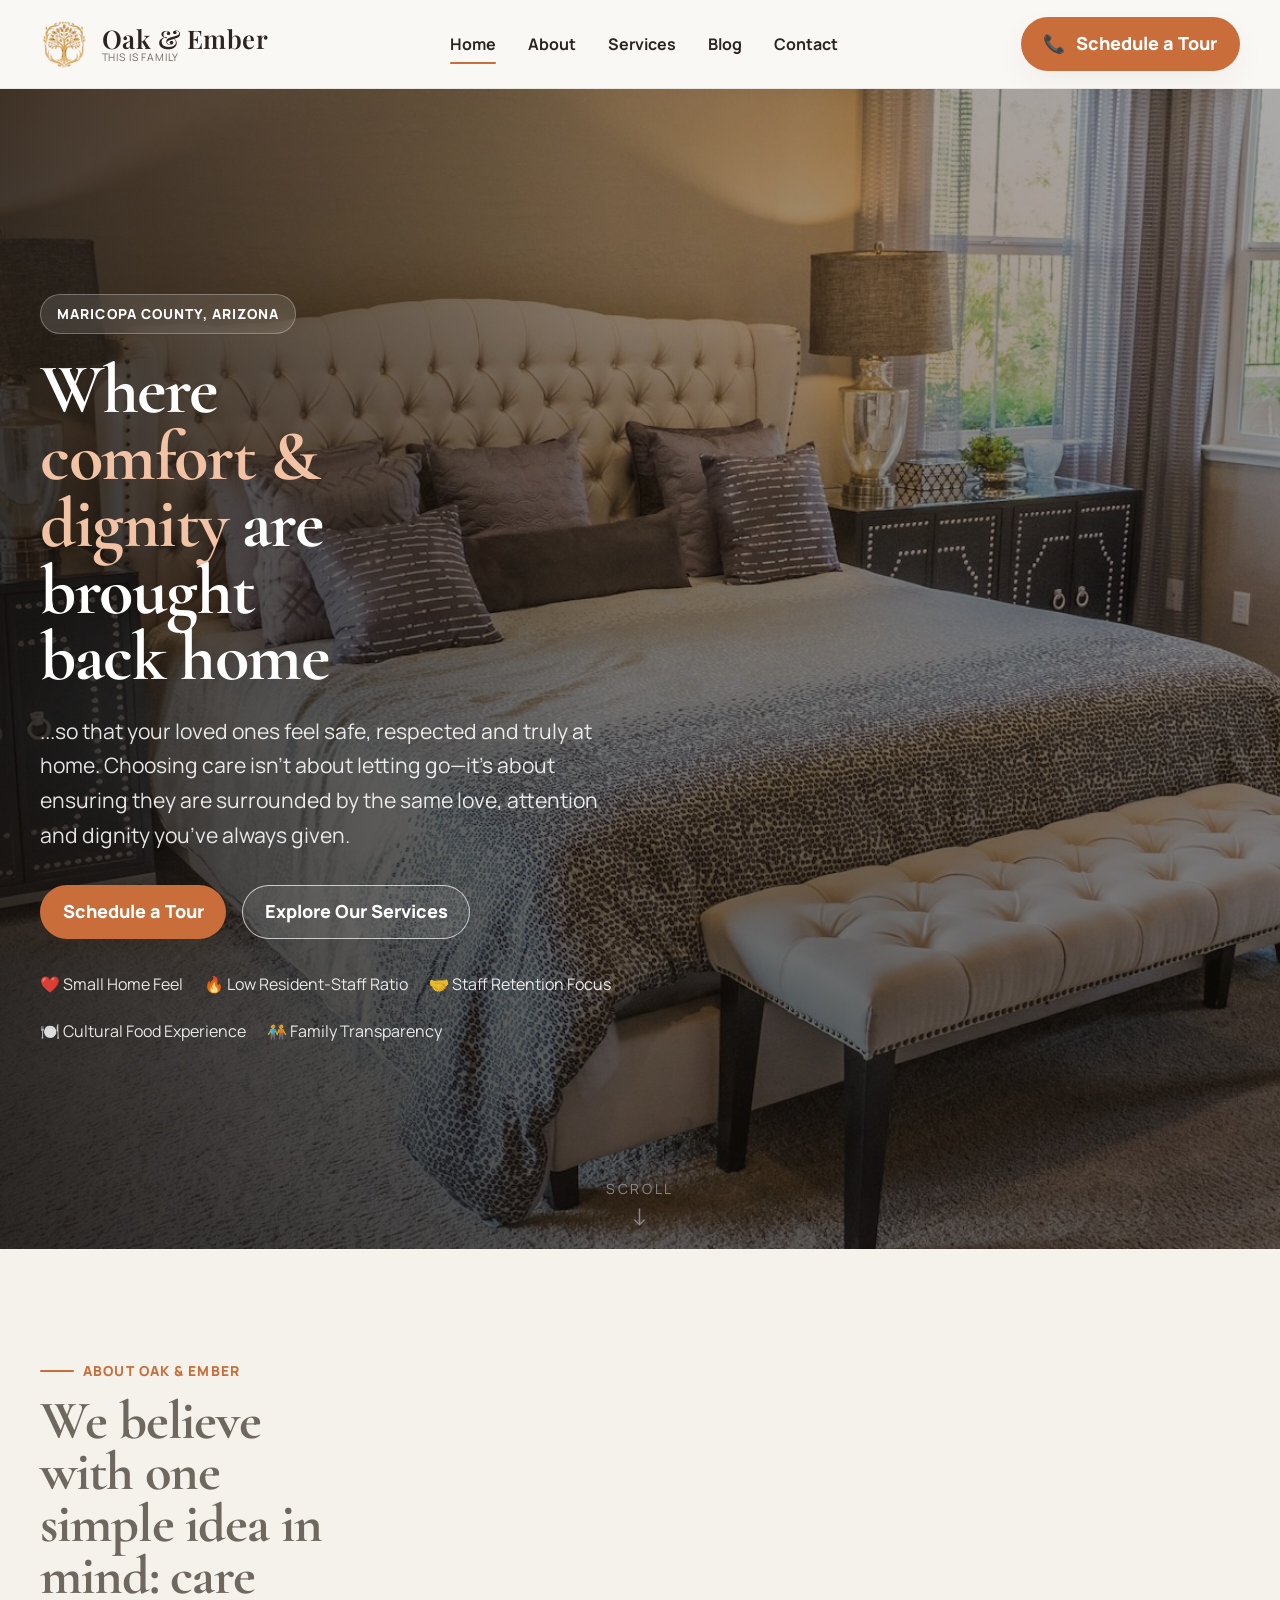
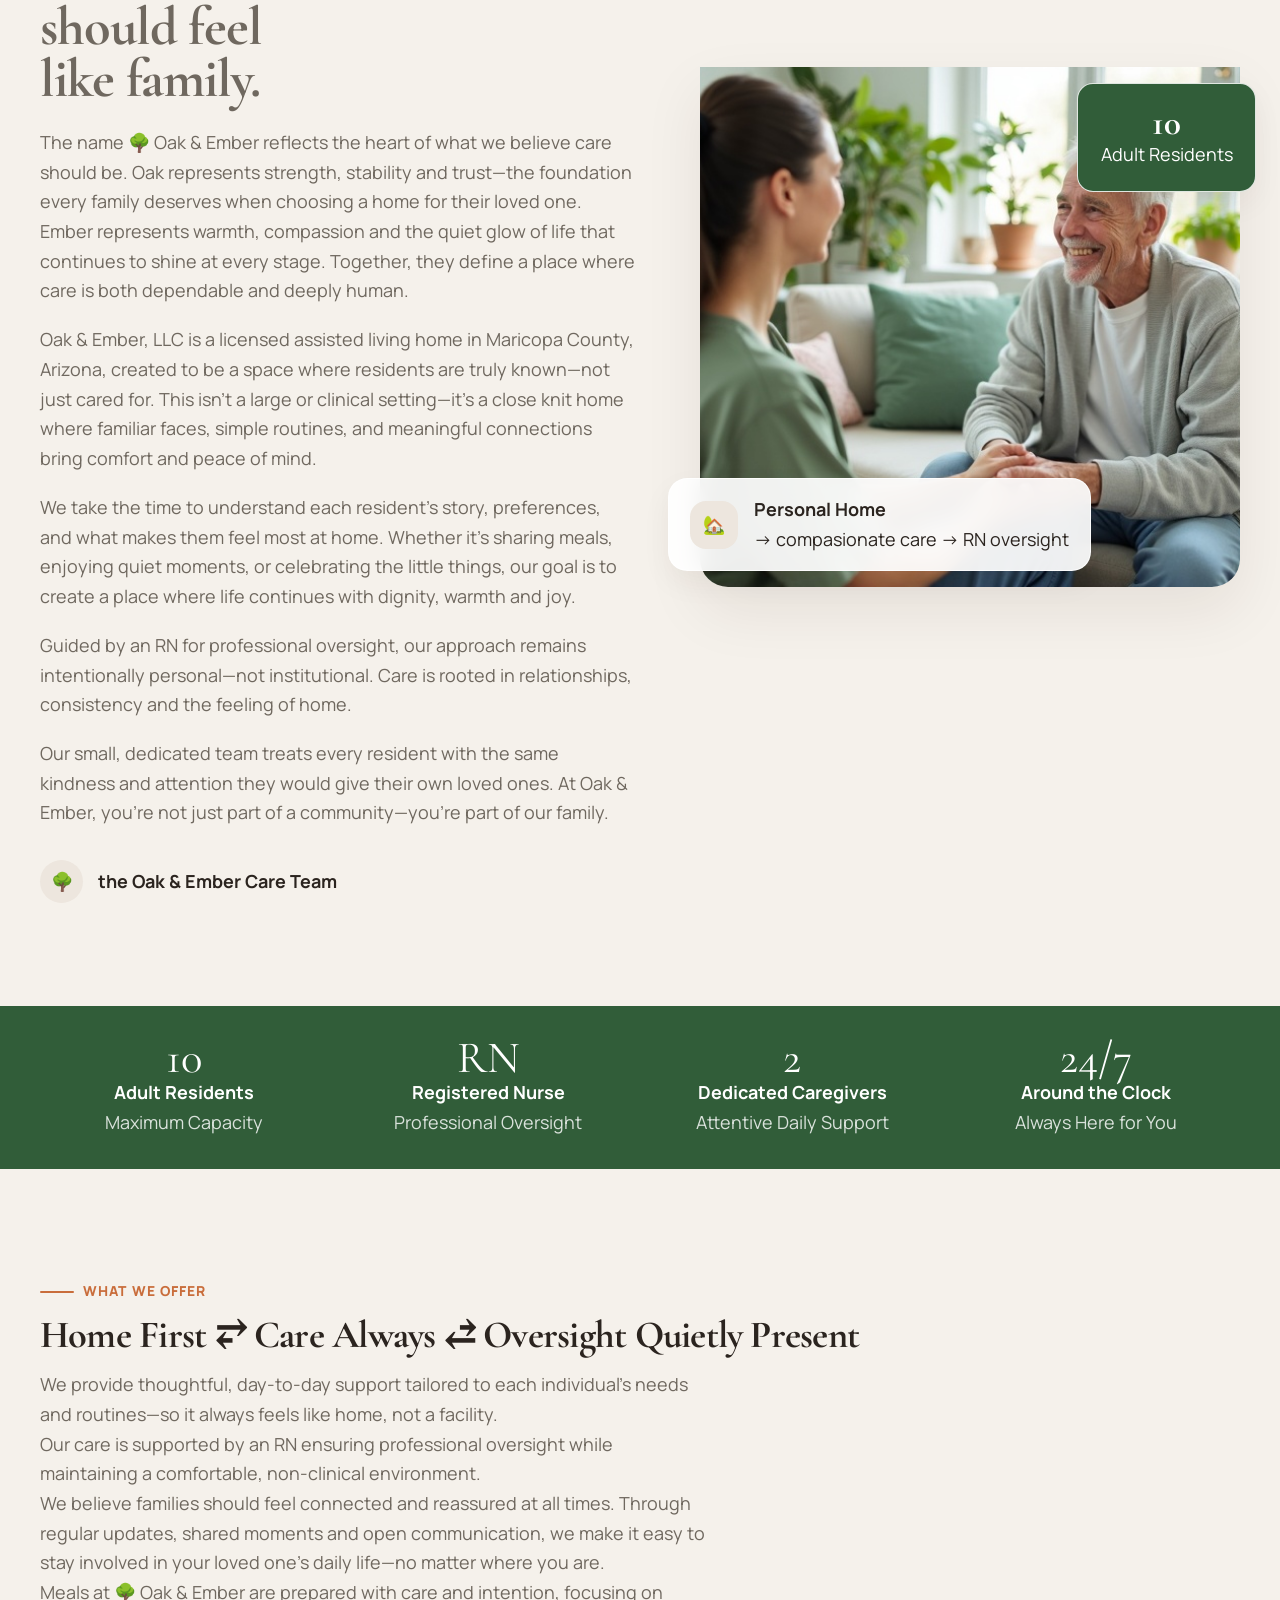
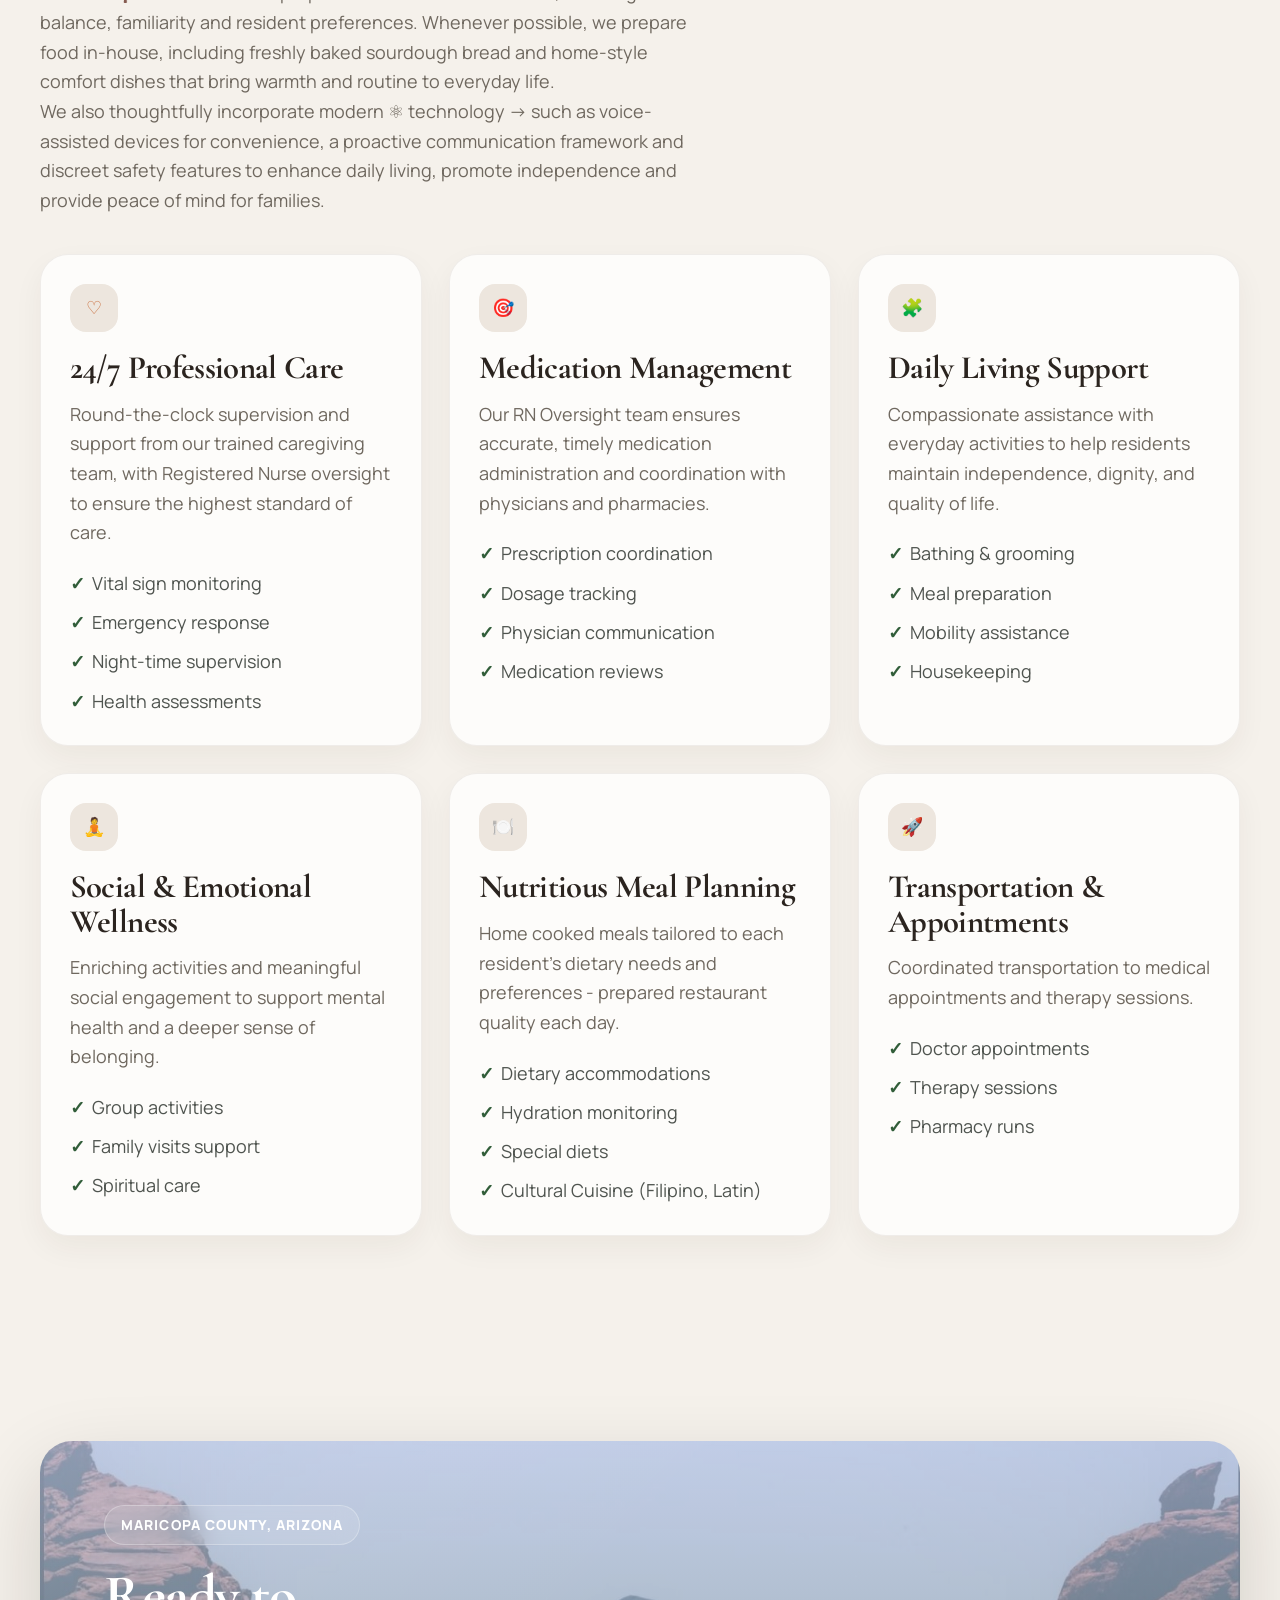
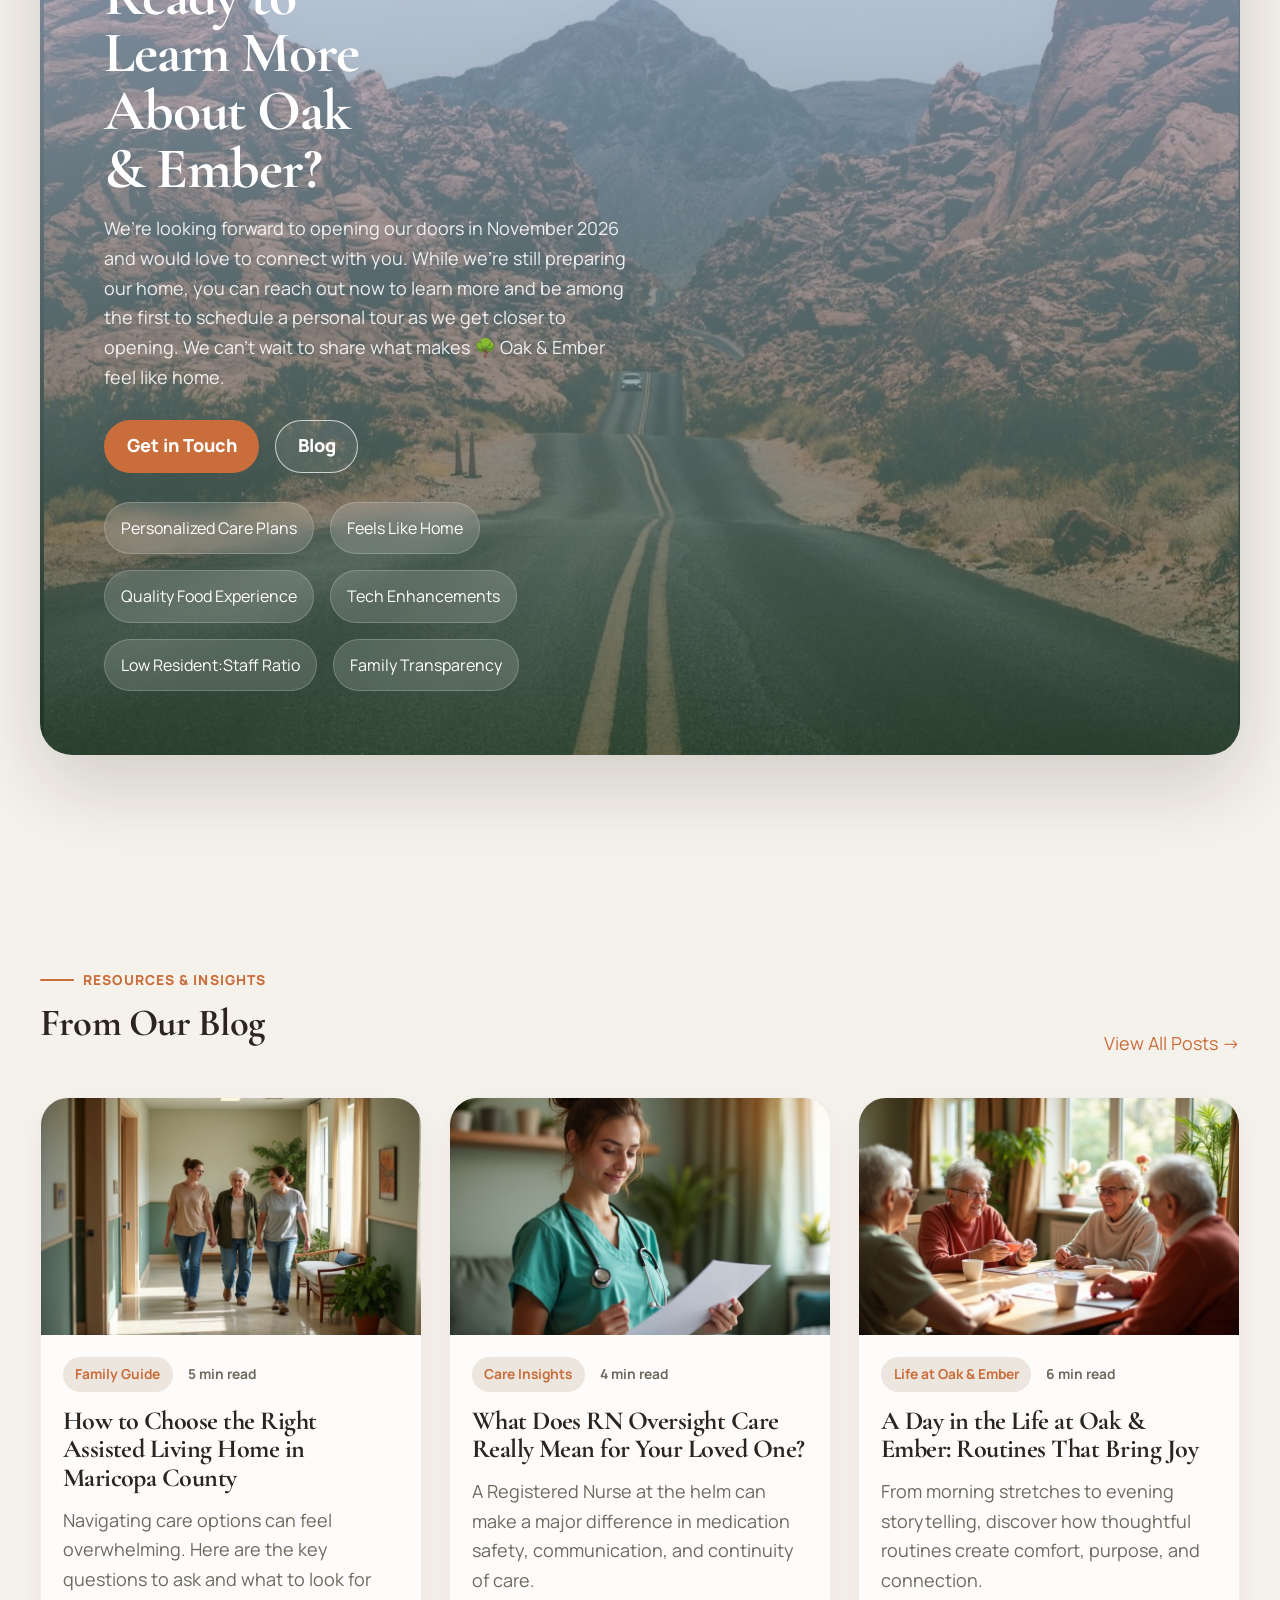
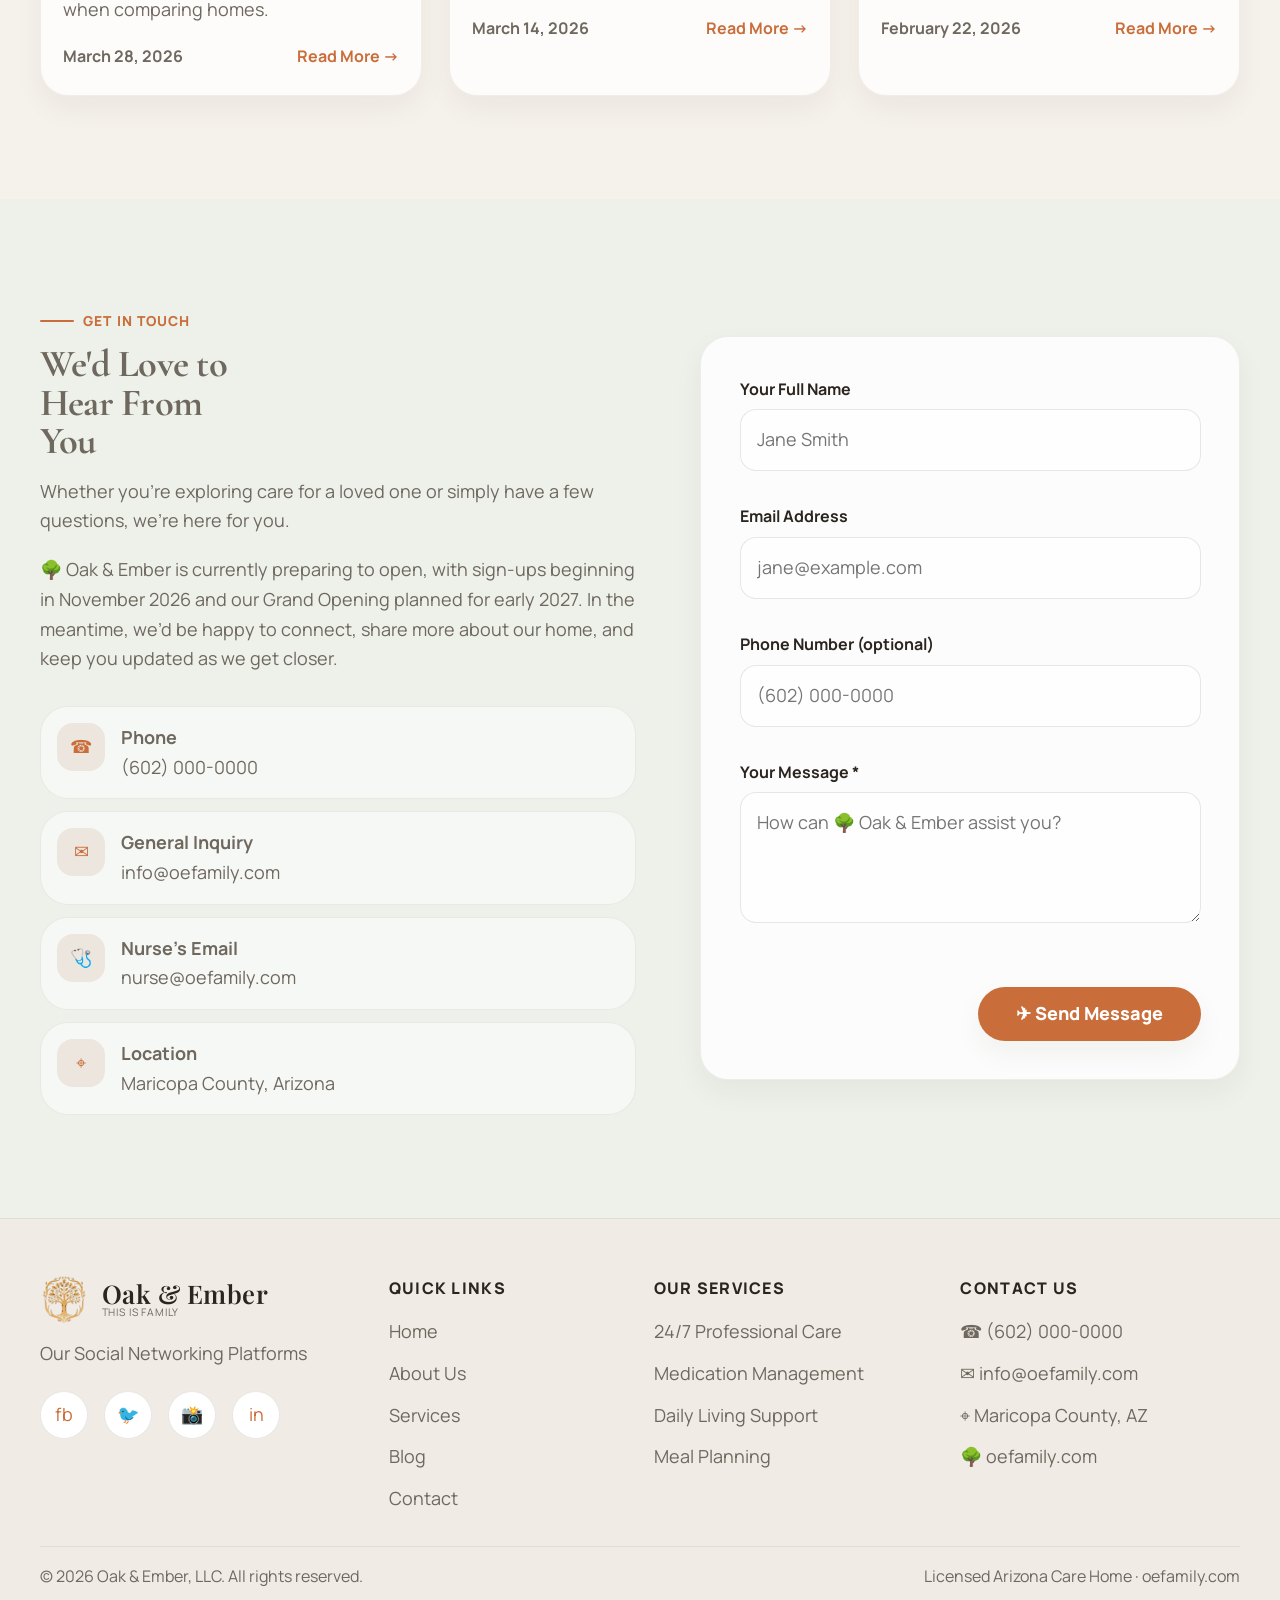
==== index.html @ e957f47d "blog.oefamily.com is live; updated various links" ====
<!DOCTYPE html>
<html lang="en" data-theme="light">
<head>
  <meta charset="UTF-8" />
  <meta name="viewport" content="width=device-width, initial-scale=1.0" />
  <title>Personalized assisted living 🌳 10 residents with RN oversight 🌳 low resident to staff ratio 🌳 meal planning</title>
  <meta name="description" content="Oak & Ember is a small, RN Oversight assisted living home in Maricopa County, Arizona, offering personalized care for up to 10 residents, 24/7 support, and a warm, family-centered environment.">
  <meta name="robots" content="index,follow,max-image-preview:large,max-snippet:-1,max-video-preview:-1" />
  <link rel="canonical" href="https://oefamily.com" />
  <meta name="keywords" content="assisted living Maricopa County, RN Oversight care home Arizona, 10 resident assisted living, residential assisted living, medication management, adult care home" />
  <meta property="og:type" content="website" />
  <meta property="og:title" content="RN Oversight Assisted Living Home in Maricopa County | Oak & Ember" />
  <meta property="og:description" content="Discover Oak & Ember, a warm 10-resident assisted living home with RN oversight, personalized support, and family-centered care in Maricopa County, Arizona." />
  <meta property="og:url" content="https://oefamily.com/" />
  <meta property="og:site_name" content="Oak & Ember" />
  <meta property="og:image" content="https://oefamily.com" />
  <meta name="twitter:card" content="summary_large_image" />
  <meta name="twitter:title" content="RN Oversight Assisted Living Home in Maricopa County | Oak & Ember" />
  <meta name="twitter:description" content="Personalized assisted living for up to 10 residents with RN oversight, daily support, and a comfortable home environment in Arizona." />
  <meta name="twitter:image" content="https://oefamily.com" />
  <script type="application/ld+json">
  {
    "@context": "https://schema.org",
    "@type": "AssistedLiving",
    "name": "Oak & Ember",
    "url": "https://oefamily.com/",
    "description": "RN Oversight assisted living home in Maricopa County, Arizona serving up to 10 residents with personalized care, medication management, and 24/7 support.",
    "telephone": "+1-602-555-0100",
    "email": "info@oefamily.com",
    "areaServed": "Maricopa County, Arizona",
    "address": {
      "@type": "PostalAddress",
      "addressLocality": "Maricopa County",
      "addressRegion": "AZ",
      "addressCountry": "US"
    },
    "sameAs": [
      "https://www.facebook.com/",
      "https://www.instagram.com/",
      "https://www.linkedin.com/"
    ]
  }
  </script>


  <link rel="preconnect" href="https://fonts.googleapis.com">
  <link rel="preconnect" href="https://fonts.gstatic.com" crossorigin>
<link href="https://fonts.googleapis.com/css2?family=Playfair+Display:wght@500;600;700&family=Cormorant+Garamond:wght@500;600;700&family=Manrope:wght@400;500;600;700;800&display=swap" rel="stylesheet">

  <style>
    /*
      Art direction: warm, premium, calm, editorial.
      Inspired by the uploaded references: soft stone backgrounds, terracotta CTAs,
      deep forest overlays, rounded cards, serif headings, and airy grid sections.
    */

    :root {
      --text-xs: clamp(0.75rem, 0.7rem + 0.2vw, 0.875rem);
      --text-sm: clamp(0.9rem, 0.85rem + 0.2vw, 1rem);
      --text-base: clamp(1rem, 0.96rem + 0.25vw, 1.125rem);
      --text-lg: clamp(1.2rem, 1.05rem + 0.6vw, 1.45rem);
      --text-xl: clamp(1.8rem, 1.2rem + 1.5vw, 2.6rem);
      --text-2xl: clamp(2.7rem, 2rem + 3vw, 5.2rem);

      --space-1: 0.25rem;
      --space-2: 0.5rem;
      --space-3: 0.75rem;
      --space-4: 1rem;
      --space-5: 1.25rem;
      --space-6: 1.5rem;
      --space-8: 2rem;
      --space-10: 2.5rem;
      --space-12: 3rem;
      --space-16: 4rem;
      --space-20: 5rem;
      --space-24: 6rem;

      --radius-sm: 0.55rem;
      --radius-md: 0.9rem;
      --radius-lg: 1.25rem;
      --radius-xl: 1.75rem;
      --radius-full: 999px;

      --color-bg: #f5f1eb;
      --color-surface: #fbf9f6;
      --color-surface-2: #ffffff;
      --color-surface-soft: #ede6de;
      --color-border: rgba(52, 40, 31, 0.1);
      --color-divider: rgba(52, 40, 31, 0.08);
      --color-text: #2b241f;
      --color-text-muted: #6f685f;
      --color-text-faint: #a89e94;
      --color-primary: #c96d3b;
      --color-primary-hover: #b95d2d;
      --color-forest: #315d39;
      --color-forest-deep: #203826;
      --color-forest-soft: rgba(49, 93, 57, 0.72);
      --color-white: #ffffff;
      --color-overlay-dark: rgba(20, 12, 8, 0.58);
      --color-overlay-soft: rgba(31, 24, 19, 0.36);

      --shadow-sm: 0 12px 30px rgba(53, 38, 22, 0.05);
      --shadow-md: 0 24px 60px rgba(45, 30, 15, 0.08);
      --shadow-lg: 0 30px 80px rgba(24, 18, 12, 0.16);

      --container: 1200px;
      --header-height: 88px;
      --font-display: 'Cormorant Garamond', Georgia, serif;
      --font-body: 'Manrope', Arial, sans-serif;
      --transition: 220ms cubic-bezier(0.16, 1, 0.3, 1);
    }

    * { box-sizing: border-box; margin: 0; padding: 0; }
    html { scroll-behavior: smooth; scroll-padding-top: calc(var(--header-height) + 16px); }
    body {
      min-height: 100vh;
      background: var(--color-bg);
      color: var(--color-text);
      font-family: var(--font-body);
      font-size: var(--text-base);
      line-height: 1.65;
    }

    img { display: block; max-width: 100%; height: auto; }
    a { color: inherit; text-decoration: none; }
    button, input, textarea, select { font: inherit; }
    ul { list-style: none; }

    .container {
      width: min(calc(100% - 2rem), var(--container));
      margin-inline: auto;
    }

    .skip-link {
      position: absolute;
      left: 1rem;
      top: -5rem;
      background: var(--color-text);
      color: var(--color-white);
      padding: 0.85rem 1.2rem;
      border-radius: var(--radius-full);
      z-index: 1000;
      transition: top var(--transition);
    }
    .skip-link:focus { top: 1rem; }

    .site-header {
      position: sticky;
      top: 0;
      z-index: 50;
      backdrop-filter: blur(18px);
      background: rgba(251, 249, 246, 0.88);
      border-bottom: 1px solid var(--color-divider);
    }

    .nav-wrap {
      min-height: var(--header-height);
      display: flex;
      align-items: center;
      justify-content: space-between;
      gap: var(--space-6);
    }


    .brand {
      display: inline-flex;
      align-items: center;
      gap: 0.85rem;
      font-weight: 800;
      letter-spacing: 0.02em;
    }

    .brand-mark {
      width: 3rem;
      height: 3rem;
      display: grid;
      place-items: center;
      color: #d8b06f;
    }

    .brand-mark svg { width: 100%; height: 100%; }
    
    /* This controls the layout */
    .brand-text { display: flex; flex-direction: column; line-height: 1.1; }
    .brand-text small {
      font-size: .65rem;
      color: var(--color-text-muted);
      font-weight: 400;
      letter-spacing: 0.08em;
      text-transform: uppercase;
    }

    /* This controls the logo using Playfair Display font */
    .brand-text > span {
      font-family: 'Playfair Display', serif;
      font-size: 1.6rem;   /* adjust this to control O&E font size*/
      font-weight: 600;
      letter-spacing: 0.5px;
    }

    .nav-links {
      display: flex;
      align-items: center;
      gap: 2rem;
      font-size: var(--text-sm);
      font-weight: 700;
    }

    .nav-links a {
      position: relative;
      color: var(--color-text);
    }

    .nav-links a::after {
      content: '';
      position: absolute;
      left: 0;
      bottom: -0.45rem;
      width: 100%;
      height: 2px;
      border-radius: 999px;
      background: var(--color-primary);
      transform: scaleX(0);
      transform-origin: left;
      transition: transform var(--transition);
    }

    .nav-links a:hover::after,
    .nav-links a:focus-visible::after,
    .nav-links a.active::after { transform: scaleX(1); }

    .header-actions {
      display: flex;
      align-items: center;
      gap: var(--space-4);
    }

    .menu-toggle {
      display: none;
      width: 2.9rem;
      height: 2.9rem;
      border: 1px solid var(--color-border);
      border-radius: 50%;
      background: var(--color-surface-2);
      color: var(--color-text);
      cursor: pointer;
    }

    .btn {
      display: inline-flex;
      align-items: center;
      justify-content: center;
      gap: 0.7rem;
      min-height: 3.35rem;
      padding: 0 1.35rem;
      border-radius: var(--radius-full);
      border: 1px solid transparent;
      font-weight: 800;
      transition: transform var(--transition), background var(--transition), color var(--transition), border-color var(--transition), box-shadow var(--transition);
      cursor: pointer;
    }

    .btn:hover { transform: translateY(-1px); }
    .btn-primary {
      background: var(--color-primary);
      color: var(--color-white);
      box-shadow: var(--shadow-sm);
    }
    .btn-primary:hover { background: var(--color-primary-hover); }

    .btn-outline {
      background: rgba(255,255,255,0.08);
      color: var(--color-white);
      border-color: rgba(255,255,255,0.7);
    }

    .btn-soft {
      background: var(--color-surface-2);
      color: var(--color-text);
      border-color: var(--color-border);
    }

    .hero {
      position: relative;
      min-height: calc(100vh - var(--header-height));
      color: var(--color-white);
      background:
        linear-gradient(to right, rgba(17, 12, 9, 0.75), rgba(17, 12, 9, 0.3) 48%, rgba(17, 12, 9, 0.2)),
        linear-gradient(to bottom, rgba(17, 12, 9, 0.18), rgba(17, 12, 9, 0.5)),
        url('../photos/i_hero.jpg') center/cover no-repeat;
      overflow: hidden;
    }

    .hero::before {
      content: '';
      position: absolute;
      inset: 0;
      background: radial-gradient(circle at 75% 18%, rgba(230, 163, 108, 0.16), transparent 24%);
      pointer-events: none;
    }

    .hero-inner {
      position: relative;
      display: grid;
      grid-template-columns: minmax(0, 670px) 1fr;
      align-items: center;
      min-height: calc(100vh - var(--header-height));
      padding-block: clamp(4rem, 8vw, 7rem);
    }

    .eyebrow,
    .section-tag {
      display: inline-flex;
      align-items: center;
      gap: 0.6rem;
      padding: 0.5rem 1rem;
      border-radius: var(--radius-full);
      border: 1px solid rgba(255,255,255,0.28);
      background: rgba(255,255,255,0.12);
      backdrop-filter: blur(12px);
      font-size: var(--text-xs);
      font-weight: 800;
      letter-spacing: 0.08em;
      text-transform: uppercase;
      margin-bottom: 1.4rem;
    }

    .hero h1,
    .section-heading,
    .feature-title,
    .blog-title,
    .quote-large {
      font-family: var(--font-display);
      line-height: 0.95;
      letter-spacing: -0.02em;
    }

    .hero h1 {
      max-width: 10ch;
      font-size: var(--text-2xl);
      margin-bottom: 1.4rem;
    }

    .hero h1 span { color: #f2c2a4; }

    .hero-copy {
      max-width: 35rem;
      color: rgba(255,255,255,0.88);
      font-size: clamp(1.05rem, 1rem + 0.4vw, 1.4rem);
      margin-bottom: 2rem;
    }

    .hero-actions,
    .hero-points,
    .pill-row,
    .social-links,
    .footer-bottom {
      display: flex;
      flex-wrap: wrap;
      gap: 1rem;
    }

    .hero-points {
      margin-top: 2rem;
      gap: 1.3rem;
      color: rgba(255,255,255,0.88);
      font-size: var(--text-sm);
    }

    .hero-points li,
    .pill-row span {
      display: inline-flex;
      align-items: center;
      gap: 0.5rem;
    }

    .scroll-hint {
      position: absolute;
      left: 50%;
      bottom: 1.4rem;
      transform: translateX(-50%);
      font-size: var(--text-xs);
      letter-spacing: 0.18em;
      text-transform: uppercase;
      color: rgba(255,255,255,0.78);
      text-align: center;
    }

    .scroll-hint span {
      display: block;
      font-size: 1.5rem;
      line-height: 1;
      margin-top: 0.2rem;
    }

    section {
      padding-block: clamp(4.5rem, 8vw, 7rem);
    }

    .section-head {
      display: flex;
      align-items: end;
      justify-content: space-between;
      gap: var(--space-6);
      margin-bottom: 2.4rem;
    }

    .section-tag {
      background: transparent;
      border: none;
      padding: 0;
      color: var(--color-primary);
      backdrop-filter: none;
      margin-bottom: 0.8rem;
    }

    .section-tag::before {
      content: '';
      width: 2.1rem;
      height: 2px;
      border-radius: 999px;
      background: currentColor;
    }

    .section-heading {
      font-size: var(--text-xl);
      line-height: 1;
      margin-bottom: 1rem;
    }

    .section-description {
      max-width: 42rem;
      color: var(--color-text-muted);
    }

    .about-grid,
    .contact-grid,
    .cta-grid {
      display: grid;
      grid-template-columns: 1.05fr 0.95fr;
      gap: clamp(2rem, 5vw, 5rem);
      align-items: center;
    }

    .quote-large {
      font-size: clamp(2.2rem, 1.8rem + 2vw, 4.3rem);
      max-width: 11ch;
      margin-bottom: 1.4rem;
    }

    .about-copy p + p,
    .contact-copy p + p { margin-top: 1.2rem; }

    .about-copy,
    .contact-copy { color: var(--color-text-muted); }

    .signature {
      margin-top: 2rem;
      display: inline-flex;
      align-items: center;
      gap: 0.9rem;
      color: var(--color-text);
      font-style: normal;
      font-weight: 700;
    }

    .signature-mark {
      width: 2.7rem;
      height: 2.7rem;
      border-radius: 50%;
      display: grid;
      place-items: center;
      background: var(--color-surface-soft);
      color: var(--color-forest);
      font-style: normal;
    }

    .about-visual {
      position: relative;
      min-height: 520px;
    }

    .about-photo {
      height: 100%;
      min-height: 520px;
      border-radius: 0 0 1.75rem 1.75rem;
      overflow: hidden;
      box-shadow: var(--shadow-md);
      background: url('../photos/i_about.jpg') center/cover no-repeat;
    }

    .stat-card,
    .floating-badge {
      position: absolute;
      background: rgba(255,255,255,0.92);
      border: 1px solid rgba(255,255,255,0.85);
      box-shadow: var(--shadow-sm);
      backdrop-filter: blur(12px);
    }

    .stat-card {
      top: 1rem;
      right: -1rem;
      padding: 1.3rem 1.4rem;
      border-radius: 1rem;
      min-width: 125px;
      text-align: center;
      background: var(--color-forest);
      color: var(--color-white);
    }

    .stat-card strong { display: block; font-size: 2.2rem; line-height: 1; font-family: var(--font-display); }
    .floating-badge {
      left: -2rem;
      bottom: 1rem;
      display: flex;
      align-items: center;
      gap: 1rem;
      padding: 1rem 1.3rem;
      border-radius: 1.2rem;
      min-width: 260px;
    }

    .floating-icon,
    .contact-icon,
    .service-icon,
    .social-links a {
      width: 3rem;
      height: 3rem;
      border-radius: 1rem;
      display: grid;
      place-items: center;
      background: var(--color-surface-soft);
      color: var(--color-primary);
      flex-shrink: 0;
    }

    .service-icon {
      border: 1px solid transparent;
      transition: transform var(--transition), color var(--transition), background var(--transition), border-color var(--transition);
      cursor: pointer;
    }

    .service-icon:hover,
    .service-icon:focus-visible {
      color: var(--color-white);
      background: #c98a2f;
      border-color: #c98a2f;
      transform: translateY(-1px);
      outline: none;
    }

    .facts-strip {
      background: var(--color-forest);
      color: var(--color-white);
      padding-block: 2rem;
    }

    .facts-grid {
      display: grid;
      grid-template-columns: repeat(4, 1fr);
      gap: 1rem;
      text-align: center;
    }

    .fact-number {
      display: block;
      font-size: clamp(2.5rem, 2rem + 1vw, 4rem);
      line-height: 0.9;
      font-family: var(--font-display);
    }

    .fact-item p { color: rgba(255,255,255,0.82); }

    .services-grid,
    .blog-grid,
    .footer-grid {
      display: grid;
      gap: 1.7rem;
    }

    .services-grid {
      grid-template-columns: repeat(3, minmax(0, 1fr));
    }

    .service-card,
    .blog-card,
    .contact-form,
    .contact-card {
      background: rgba(255,255,255,0.76);
      border: 1px solid rgba(78, 55, 33, 0.08);
      border-radius: var(--radius-xl);
      box-shadow: var(--shadow-sm);
    }

    .service-card {
      padding: 1.8rem;
      min-height: 100%;
      transform: translateY(0);
      transition: transform var(--transition);
      cursor: default;
    }

    .service-card:hover,
    .service-card:focus-within {
      transform: translateY(-6px);
    }

    .feature-title {
      font-size: clamp(1.8rem, 1.4rem + 0.8vw, 2.4rem);
      line-height: 1.05;
      margin: 1.2rem 0 0.9rem;
    }

    .service-card p { color: var(--color-text-muted); }

    .bullet-list {
      margin-top: 1.3rem;
      display: grid;
      gap: 0.6rem;
      color: #4f544f;
    }

    .bullet-list li {
      position: relative;
      padding-left: 1.4rem;
    }

    .bullet-list li::before {
      content: '✓';
      position: absolute;
      left: 0;
      top: 0;
      color: var(--color-forest);
      font-weight: 800;
    }

    .cta-banner {
      position: relative;
      overflow: hidden;
      border-radius: 2rem;
      color: var(--color-white);
      background:
        linear-gradient(rgba(196, 216, 255, 0.62), rgba(41, 74, 45, 0.62)),
        url('../photos/i_banner.jpg') center/cover no-repeat;
      box-shadow: var(--shadow-lg);
    }

    .cta-banner::before {
      content: '';
      position: absolute;
      inset: 0;
      background: linear-gradient(135deg, rgba(255,255,255,0.08), transparent 35%);
      pointer-events: none;
    }

    .cta-grid {
      position: relative;
      padding: clamp(2rem, 5vw, 4rem);
      align-items: end;
    }

    .pill-row {
      margin-top: 1.8rem;
    }

    .pill-row span {
      padding: 0.75rem 1rem;
      border-radius: var(--radius-full);
      background: rgba(255,255,255,0.14);
      border: 1px solid rgba(255,255,255,0.2);
      backdrop-filter: blur(10px);
      font-size: var(--text-sm);
    }

    .blog-grid { grid-template-columns: repeat(3, minmax(0, 1fr)); }

    .blog-card { overflow: hidden; }

    .blog-media {
      aspect-ratio: 16 / 10;
      overflow: hidden;
    }

    .blog-media img {
      width: 100%;
      height: 100%;
      object-fit: cover;
      transition: transform 500ms ease;
    }

    .blog-card:hover .blog-media img { transform: scale(1.05); }

    .blog-body { padding: 1.35rem 1.35rem 1.6rem; }

    .meta-row,
    .contact-list,
    .footer-links,
    .footer-contact {
      display: grid;
      gap: 0.75rem;
    }

    .meta-row {
      grid-template-columns: auto auto;
      justify-content: start;
      align-items: center;
      gap: 0.9rem;
      margin-bottom: 0.9rem;
      color: var(--color-text-muted);
      font-size: var(--text-xs);
      font-weight: 700;
    }

    .meta-row .tag {
      display: inline-flex;
      padding: 0.4rem 0.8rem;
      border-radius: var(--radius-full);
      background: var(--color-surface-soft);
      color: var(--color-primary);
    }

    .blog-title {
      font-size: clamp(1.5rem, 1.15rem + 0.6vw, 2rem);
      line-height: 1.1;
      margin-bottom: 0.8rem;
    }

    .blog-excerpt,
    .blog-date { color: var(--color-text-muted); }

    .blog-footer {
      margin-top: 1.2rem;
      display: flex;
      align-items: center;
      justify-content: space-between;
      gap: 1rem;
      font-size: var(--text-sm);
      font-weight: 700;
    }

    .blog-link { color: var(--color-primary); }

    .contact-wrap {
      background: #edf1ea;
    }

    .contact-copy .section-heading { max-width: 11ch; }

    .contact-list { margin-top: 2rem; }

    .contact-card {
      display: flex;
      align-items: flex-start;
      gap: 1rem;
      padding: 1rem;
      background: rgba(255,255,255,0.52);
      box-shadow: none;
    }

    .contact-form {
      padding: clamp(1.5rem, 3vw, 2.4rem);
      background: rgba(255,255,255,0.78);
      backdrop-filter: blur(14px);
    }

    .form-grid {
      display: grid;
      grid-template-columns: repeat(2, minmax(0, 1fr));
      gap: 1rem;
    }

    .field {
      display: grid;
      gap: 0.45rem;
      margin-bottom: 1rem;
    }

    .field.full { grid-column: 1 / -1; }

    .field label {
      font-size: var(--text-sm);
      font-weight: 700;
      color: var(--color-text);
    }

    .field input,
    .field textarea,
    .field select {
      width: 100%;
      min-height: 3.35rem;
      padding: 0.95rem 1rem;
      border-radius: 1rem;
      border: 1px solid rgba(78, 55, 33, 0.12);
      background: rgba(255,255,255,0.7);
      color: var(--color-text);
      outline: none;
      transition: border-color var(--transition), box-shadow var(--transition), background var(--transition);
    }

    .field textarea {
      min-height: 8.2rem;
      resize: vertical;
    }

    .field input:focus,
    .field textarea:focus,
    .field select:focus {
      border-color: rgba(201, 109, 59, 0.5);
      box-shadow: 0 0 0 4px rgba(201, 109, 59, 0.12);
      background: var(--color-surface-2);
    }

    .char-count {
      text-align: right;
      color: var(--color-text-faint);
      font-size: var(--text-xs);
      margin-top: -0.5rem;
      margin-bottom: 1rem;
    }

    .site-footer {
      background: #f0ebe5;
      border-top: 1px solid var(--color-divider);
      padding-top: 3.5rem;
    }

    .footer-grid {
      grid-template-columns: 1.15fr 0.85fr 1fr 1fr;
      padding-bottom: 2rem;
    }

    .footer-brand p,
    .footer-links a,
    .footer-contact a,
    .footer-contact span {
      color: var(--color-text-muted);
    }

    .footer-title {
      font-size: var(--text-sm);
      text-transform: uppercase;
      letter-spacing: 0.08em;
      margin-bottom: 1rem;
      font-weight: 800;
    }

    .social-links a {
      border-radius: 50%;
      background: var(--color-surface-2);
      border: 1px solid var(--color-border);
      transition: transform var(--transition), border-color var(--transition), color var(--transition);
    }

    .social-links a:hover {
      transform: translateY(-2px);
      border-color: rgba(201, 109, 59, 0.35);
      color: var(--color-primary);
    }

    .footer-bottom {
      justify-content: space-between;
      align-items: center;
      gap: 1rem;
      padding: 1rem 0 1.3rem;
      border-top: 1px solid var(--color-divider);
      color: var(--color-text-muted);
      font-size: var(--text-sm);
    }

    .reveal {
      opacity: 0;
      transform: translateY(24px);
      transition: opacity 700ms ease, transform 700ms ease;
    }

    .reveal.visible {
      opacity: 1;
      transform: translateY(0);
    }

    /*
      Bounce Animation for Scroll
    */

    .scroll-hint {
      text-align: center;
      font-size: 14px;
      color: #888;
    }

    .scroll-hint span {
      display: block;
      margin-top: 2px;
      margin-left: 2px;
      animation: bounce 1.8s infinite ease-in-out;
    }

    /* Bounce animation */
    @keyframes bounce {
      0%, 100% {
        transform: translateY(0);
      }
      50% {
        transform: translateY(6px);
      }
    }

    @media (max-width: 1080px) {
      .hero-inner,
      .about-grid,
      .contact-grid,
      .cta-grid,
      .footer-grid,
      .services-grid,
      .blog-grid,
      .facts-grid {
        grid-template-columns: 1fr 1fr;
      }

      .services-grid,
      .blog-grid { grid-template-columns: 1fr 1fr; }
      .footer-grid { grid-template-columns: 1.1fr 1fr; }
      .hero-inner { grid-template-columns: 1fr; }
      .about-visual { order: -1; }
    }

    @media (max-width: 860px) {
      .nav-links {
        position: absolute;
        top: calc(100% + 0.5rem);
        left: 1rem;
        right: 1rem;
        flex-direction: column;
        align-items: stretch;
        padding: 1rem;
        border-radius: 1.2rem;
        background: rgba(251, 249, 246, 0.98);
        border: 1px solid var(--color-border);
        box-shadow: var(--shadow-md);
        opacity: 0;
        pointer-events: none;
        transform: translateY(-8px);
        transition: opacity var(--transition), transform var(--transition);
      }

      .nav-links.open {
        opacity: 1;
        pointer-events: auto;
        transform: translateY(0);
      }

      .menu-toggle { display: inline-grid; place-items: center; }
      .header-actions .btn-primary { display: none; }

      .about-grid,
      .contact-grid,
      .cta-grid,
      .services-grid,
      .blog-grid,
      .facts-grid,
      .footer-grid,
      .form-grid {
        grid-template-columns: 1fr;
      }

      .section-head {
        flex-direction: column;
        align-items: flex-start;
      }

      .hero { min-height: auto; }
      .hero-inner { min-height: auto; padding-top: 5rem; }
      .hero h1 { max-width: 12ch; }
      .about-photo,
      .about-visual { min-height: 420px; }
      .floating-badge { left: 1rem; right: 1rem; bottom: 1rem; min-width: auto; }
      .stat-card { right: 1rem; }
    }

    @media (max-width: 560px) {
      .brand-text span { display: block; font-size: 0.9rem; }
      .hero-actions,
      .blog-footer,
      .footer-bottom { flex-direction: column; align-items: flex-start; }
      .btn { width: 100%; }
      .hero-actions .btn,
      .cta-grid .btn { width: auto; }
      .hero-actions { width: 100%; }
      .hero-actions .btn { flex: 1 1 100%; justify-content: center; }
      .scroll-hint { display: none; }
    }

    @media (prefers-reduced-motion: reduce) {
      html { scroll-behavior: auto; }
      *, *::before, *::after { animation: none !important; transition: none !important; }
      .reveal { opacity: 1; transform: none; }
    }
  </style>
</head>
<body>
  <a class="skip-link" href="#main-content">Skip to content</a>

  <!--
  CSS ENDS:
  THE FUN BEGINS
  -->

  <header class="site-header">
    <div class="container nav-wrap">
      <a href="#home" class="brand" aria-label="Oak & Ember home">
        <span class="brand-mark site-logo" aria-hidden="true">
          <img src="photos/logo.png" alt="" loading="eager" />
        </span>
        <span class="brand-text">
          <span>Oak &amp; Ember</span>
          <small>this is family</small>
        </span>
      </a>

      <nav aria-label="Primary navigation">
        <button class="menu-toggle" aria-expanded="false" aria-controls="primary-menu" aria-label="Open menu">
          <svg width="20" height="20" viewBox="0 0 24 24" fill="none" stroke="currentColor" stroke-width="2"><path d="M4 7h16M4 12h16M4 17h16"/></svg>
        </button>
        <div class="nav-links" id="primary-menu">
          <a href="#home">Home</a>
          <a href="#about">About</a>
          <a href="#services">Services</a>
          <a href="blog.oefamily.com">Blog</a>
          <a href="#contact">Contact</a>
        </div>
      </nav>

      <div class="header-actions">
        <a class="btn btn-primary" href="#contact">
          <span aria-hidden="true">📞</span>
          <span>Schedule a Tour</span>
        </a>
      </div>
    </div>
  </header>

  <!--
  BEGIN HOME PAGE 
  -->

  <main id="main-content">
    <section class="hero" id="home">
      <div class="container hero-inner">
        <div class="hero-content reveal">
          <div class="eyebrow">Maricopa County, Arizona</div>
          <h1>Where <span> comfort & dignity </span> are brought back home</h1>
          <p class="hero-copy">
            ...so that your loved ones feel safe, respected and truly at home. Choosing care isn’t about letting go—it’s about ensuring they are surrounded by the same love, attention and dignity you’ve always given.
          </p>
          <div class="hero-actions">
            <!-- EDIT: Update these buttons to match your call-to-actions. -->
            <a href="#contact" class="btn btn-primary">Schedule a Tour</a>
            <a href="#services" class="btn btn-outline">Explore Our Services</a>
          </div>
          <ul class="hero-points" role="list">
            <li>❤️ Small Home Feel</li>
            <li>🔥 Low Resident-Staff Ratio</li>
            <li>🤝 Staff Retention Focus</li>
            <li>🍽️ Cultural Food Experience</li>
            <li>🧑‍🤝‍🧑 Family Transparency</li>
          </ul>
        </div>
      </div>
      <div class="scroll-hint">
        Scroll<span>↓</span>
      </div>
    </section>

    <!--
    BEGIN PAGE 2 - ABOUT OAK & EMBER; PIC CODE MORE TOWARDS END
    -->

    <section id="about">
      <div class="container about-grid">
        <div class="about-copy reveal">
          <div class="section-tag">About Oak &amp; Ember</div>
          <h2 class="quote-large">We believe with one simple idea in mind: care should feel like family.</h2>
          <p>
            The name 🌳 Oak & Ember reflects the heart of what we believe care should be. Oak represents strength, stability and trust—the foundation every family deserves when choosing a home for their loved one. Ember represents warmth, compassion and the quiet glow of life that continues to shine at every stage. Together, they define a place where care is both dependable and deeply human.
          </p>
          <p>
            Oak & Ember, LLC is a licensed assisted living home in Maricopa County, Arizona, created to be a space where residents are truly known—not just cared for. This isn’t a large or clinical setting—it’s a close knit home where familiar faces, simple routines, and meaningful connections bring comfort and peace of mind.
          </p>
          <p>
            We take the time to understand each resident’s story, preferences, and what makes them feel most at home. Whether it’s sharing meals, enjoying quiet moments, or celebrating the little things, our goal is to create a place where life continues with dignity, warmth and joy.
          </p>
          <p>
            Guided by an RN for professional oversight, our approach remains intentionally personal—not institutional. Care is rooted in relationships, consistency and the feeling of home.
          </p>
          <p>
            Our small, dedicated team treats every resident with the same kindness and attention they would give their own loved ones.
            At Oak & Ember, you’re not just part of a community—you’re part of our family.
          </p>
          <div class="signature">
            <span class="signature-mark">🌳</span>
            <span>the Oak &amp; Ember Care Team</span>
          </div>
        </div>

        <div class="about-visual reveal">
          <div class="about-photo" role="img" aria-label="Caregiver speaking to a resident"></div>
          <div class="stat-card">
            <strong>10</strong>
            <span>Adult Residents</span>
          </div>
          <div class="floating-badge">
            <div class="floating-icon">🏡</div>
            <div>
              <strong>Personal Home</strong>
              <p>→ compasionate care → RN oversight</p>
            </div>
          </div>
        </div>
      </div>
    </section>

    <!--
    BEGIN PAGE 3A - WHAT WE OFFER
    -->

    <section class="facts-strip" aria-label="Key highlights">
      <div class="container facts-grid reveal">
        <article class="fact-item">
          <span class="fact-number">10</span>
          <strong>Adult Residents</strong>
          <p>Maximum Capacity</p>
        </article>
        <article class="fact-item">
          <span class="fact-number">RN</span>
          <strong>Registered Nurse</strong>
          <p>Professional Oversight</p>
        </article>
        <article class="fact-item">
          <span class="fact-number">2</span>
          <strong>Dedicated Caregivers</strong>
          <p>Attentive Daily Support</p>
        </article>
        <article class="fact-item">
          <span class="fact-number">24/7</span>
          <strong>Around the Clock</strong>
          <p>Always Here for You</p>
        </article>
      </div>
    </section>

    <section id="services">
      <div class="container">
        <div class="section-head reveal">
          <div>
            <div class="section-tag">What We Offer</div>
            <h2 class="section-heading">Home First ⥂ Care Always ⥄ Oversight Quietly Present</h2>
            <p class="section-description">
              We provide thoughtful, day-to-day support tailored to each individual’s needs and routines—so it always feels like home, not a facility.
            </p>
            <p class="section-description">
              Our care is supported by an RN ensuring professional oversight while maintaining a comfortable, non-clinical environment.
            </p>
            <p class="section-description">
              We believe families should feel connected and reassured at all times. Through regular updates, shared moments and open communication, we make it easy to stay involved in your loved one’s daily life—no matter where you are.
            </p>
            <p class="section-description">
              Meals at 🌳 Oak & Ember are prepared with care and intention, focusing on balance, familiarity and resident preferences. Whenever possible, we prepare food in-house, including freshly baked sourdough bread and home-style comfort dishes that bring warmth and routine to everyday life.
            </p>
            <p class="section-description">
              We also thoughtfully incorporate modern ⚛ technology → such as voice-assisted devices for convenience, a proactive communication framework and discreet safety features to enhance daily living, promote independence and provide peace of mind for families.
            </p>
          </div>
        </div>

        <!--
        BEGIN PAGE 3B - WHAT WE OFFER THE SPECIFICS
        -->

        <div class="services-grid">
          <article class="service-card reveal">
            <button class="service-icon" type="button" aria-label="Professional care service icon">♡</button>
            <h3 class="feature-title">24/7 Professional Care</h3>
            <p>Round-the-clock supervision and support from our trained caregiving team, with Registered Nurse oversight to ensure the highest standard of care.</p>
            <ul class="bullet-list" role="list">
              <li>Vital sign monitoring</li>
              <li>Emergency response</li>
              <li>Night-time supervision</li>
              <li>Health assessments</li>
            </ul>
          </article>

          <article class="service-card reveal">
            <button class="service-icon" type="button" aria-label="Medication management service icon">🎯</button>
            <h3 class="feature-title">Medication Management</h3>
            <p>Our RN Oversight team ensures accurate, timely medication administration and coordination with physicians and pharmacies.</p>
            <ul class="bullet-list" role="list">
              <li>Prescription coordination</li>
              <li>Dosage tracking</li>
              <li>Physician communication</li>
              <li>Medication reviews</li>
            </ul>
          </article>

          <article class="service-card reveal">
            <button class="service-icon" type="button" aria-label="Daily living support service icon">🧩</button>
            <h3 class="feature-title">Daily Living Support</h3>
            <p>Compassionate assistance with everyday activities to help residents maintain independence, dignity, and quality of life.</p>
            <ul class="bullet-list" role="list">
              <li>Bathing &amp; grooming</li>
              <li>Meal preparation</li>
              <li>Mobility assistance</li>
              <li>Housekeeping</li>
            </ul>
          </article>

          <article class="service-card reveal">
            <button class="service-icon" type="button" aria-label="Social wellness service icon">🧘</button>
            <h3 class="feature-title">Social &amp; Emotional Wellness</h3>
            <p>Enriching activities and meaningful social engagement to support mental health and a deeper sense of belonging.</p>
            <ul class="bullet-list" role="list">
              <li>Group activities</li>
              <li>Family visits support</li>
              <li>Spiritual care</li>
            </ul>
          </article>

          <article class="service-card reveal">
            <button class="service-icon" type="button" aria-label="Meal planning service icon">🍽️</button>
            <h3 class="feature-title">Nutritious Meal Planning</h3>
            <p>Home cooked meals tailored to each resident's dietary needs and preferences - prepared restaurant quality each day.</p>
            <ul class="bullet-list" role="list">
              <li>Dietary accommodations</li>
              <li>Hydration monitoring</li>
              <li>Special diets</li>
              <li>Cultural Cuisine (Filipino, Latin)</li>
            </ul>
          </article>

          <article class="service-card reveal">
            <button class="service-icon" type="button" aria-label="Transportation service icon">🚀</button>
            <h3 class="feature-title">Transportation &amp; Appointments</h3>
            <p>Coordinated transportation to medical appointments and therapy sessions.</p>
            <ul class="bullet-list" role="list">
              <li>Doctor appointments</li>
              <li>Therapy sessions</li>
              <li>Pharmacy runs</li>
            </ul>
          </article>
        </div>
      </div>
    </section>

    <!--
    BEGIN PAGE 4 - READY TO LEARN MORE
    -->

    <section>
      <div class="container cta-banner reveal">
        <div class="cta-grid">
          <div>
            <div class="eyebrow">Maricopa County, Arizona</div>
            <h2 class="section-heading" style="color: white; font-size: clamp(2.4rem, 2rem + 2vw, 4.4rem); max-width: 11ch; margin-bottom: 1rem;">Ready to Learn More About Oak &amp; Ember?</h2>
            <p style="max-width: 40rem; color: rgba(255,255,255,0.88);">
              We’re looking forward to opening our doors in November 2026 and would love to connect with you. While we’re still preparing our home, you can reach out now to learn more and be among the first to schedule a personal tour as we get closer to opening.
              
              We can’t wait to share what makes 🌳 Oak & Ember feel like home.
            </p>
            <div class="hero-actions" style="margin-top: 1.7rem;">
              <a href="#contact" class="btn btn-primary">Get in Touch</a>
              <a href="blog.oefamily.com" class="btn btn-outline">Blog</a>
            </div>
            <div class="pill-row" aria-label="Highlights">
              <span>Personalized Care Plans</span>
              <span>Feels Like Home</span>
              <span>Quality Food Experience</span>
              <span>Tech Enhancements</span>
              <span>Low Resident:Staff Ratio</span>
              <span>Family Transparency</span>
            </div>
          </div>
        </div>
      </div>
    </section>

    <!--
    BEGIN PAGE 5 - RESOURCES & INSIGHTS; BLOG
    -->

    <section id="blog">
      <div class="container">
        <div class="section-head reveal">
          <div>
            <div class="section-tag">Resources &amp; Insights</div>
            <h2 class="section-heading">From Our Blog</h2>
          </div>
          <a href="https://blog.oefamily.com/post/" class="blog-link">View All Posts →</a>
        </div>

        <div class="blog-grid">
          <article class="blog-card reveal">
            <div class="blog-media">
              <img src="photos/blog-1.jpg" alt="Care team walking with a resident in a hallway" width="900" height="560" loading="lazy" />
            </div>
            <div class="blog-body">
              <div class="meta-row">
                <span class="tag">Family Guide</span>
                <span>5 min read</span>
              </div>
              <h3 class="blog-title">How to Choose the Right Assisted Living Home in Maricopa County</h3>
              <p class="blog-excerpt">Navigating care options can feel overwhelming. Here are the key questions to ask and what to look for when comparing homes.</p>
              <div class="blog-footer">
                <span class="blog-date">March 28, 2026</span>
                <a href="https://blog.oefamily.com/post/chooserighthome/" class="blog-link">Read More →</a>
              </div>
            </div>
          </article>

          <article class="blog-card reveal">
            <div class="blog-media">
              <img src="photos/blog-2.jpg" alt="Nurse holding notes in a bright room" width="900" height="560" loading="lazy" />
            </div>
            <div class="blog-body">
              <div class="meta-row">
                <span class="tag">Care Insights</span>
                <span>4 min read</span>
              </div>
              <h3 class="blog-title">What Does RN Oversight Care Really Mean for Your Loved One?</h3>
              <p class="blog-excerpt">A Registered Nurse at the helm can make a major difference in medication safety, communication, and continuity of care.</p>
              <div class="blog-footer">
                <span class="blog-date">March 14, 2026</span>
                <a href="https://blog.oefamily.com/post/rnoversightmean/" class="blog-link">Read More →</a>
              </div>
            </div>
          </article>

          <article class="blog-card reveal">
            <div class="blog-media">
              <img src="photos/blog-3.jpg" alt="Older adults sitting together around a table" width="900" height="560" loading="lazy" />
            </div>
            <div class="blog-body">
              <div class="meta-row">
                <span class="tag">Life at Oak &amp; Ember</span>
                <span>6 min read</span>
              </div>
              <h3 class="blog-title">A Day in the Life at Oak &amp; Ember: Routines That Bring Joy</h3>
              <p class="blog-excerpt">From morning stretches to evening storytelling, discover how thoughtful routines create comfort, purpose, and connection.</p>
              <div class="blog-footer">
                <span class="blog-date">February 22, 2026</span>
                <a href="https://blog.oefamily.com/post/lifeatoe/" class="blog-link">Read More →</a>
              </div>
            </div>
          </article>
        </div>
      </div>
    </section>

    <!--
    BEGIN PAGE 6 - GET IN TOUCH
    -->

    <section class="contact-wrap" id="contact">
      <div class="container contact-grid">
        <div class="contact-copy reveal">
          <div class="section-tag">Get in Touch</div>
          <h2 class="section-heading">We'd Love to Hear From You</h2>
          <p>
            Whether you’re exploring care for a loved one or simply have a few questions, we’re here for you.
          </p>
          <p>
            🌳 Oak & Ember is currently preparing to open, with sign-ups beginning in November 2026 and our Grand Opening planned for early 2027. In the meantime, we’d be happy to connect, share more about our home, and keep you updated as we get closer.
          </p>

          <div class="contact-list">
            <article class="contact-card">
              <div class="contact-icon">☎</div>
              <div>
                <strong>Phone</strong>
                <p>(602) 000-0000</p>
              </div>
            </article>
            <article class="contact-card">
              <div class="contact-icon">✉</div>
              <div>
                <strong>General Inquiry</strong>
                <p>info@oefamily.com</p>
              </div>
            </article>
            <article class="contact-card">
              <div class="contact-icon">🩺</div>
              <div>
                <strong>Nurse's Email</strong>
                <p>nurse@oefamily.com</p>
              </div>
            </article>
            <article class="contact-card">
              <div class="contact-icon">⌖</div>
              <div>
                <strong>Location</strong>
                <p>Maricopa County, Arizona</p>
              </div>
            </article>
          </div>
        </div>

      <!--
      BEGIN PAGE 7 - FORM
      -->

      <form 
        class="contact-form reveal"
        action="https://formspree.io/f/xlgarpqd" 
        method="POST"
      >
        <div class="form-grid">

          <div class="field full">
            <label for="first-name">Your Full Name</label>
            <input id="full-name" name="full-name" type="text" placeholder="Jane Smith" required>
          </div>

          <div class="field full">
            <label for="email">Email Address</label>
            <input id="email" name="email" type="email" placeholder="jane@example.com" required>
          </div>

          <div class="field full">
            <label for="phone">Phone Number (optional)</label>
            <input id="phone" name="phone" type="tel" placeholder="(602) 000-0000">
          </div>

          <div class="field full">
            <label for="message">Your Message *</label>
            <textarea id="message" name="message" maxlength="500" placeholder="How can 🌳 Oak & Ember assist you?" required></textarea>
          </div>

          <!-- Cloudflare Turnstile -->
          <div class="cf-turnstile" 
              data-sitekey="0x4AAAAAAC8jczyWlIq-nWSN"
              data-theme="dark"
              data-size="normal"></div>

          <div style="text-align: center; margin-top: 2rem;">
            <button type="submit" class="btn btn-primary" style="width: 100%;">✈ Send Message</button>
            <input type="text" name="_gotcha" style="display:none;">
          </div>

        </div>
      </form>

      </div>
    </section>
  </main>

  <!--
  BEGIN FOOTER
  -->

  <footer class="site-footer">
    <div class="container footer-grid">
      <div class="footer-brand">
        <a href="#home" class="brand" style="margin-bottom: 1rem;">
        <span class="brand-mark site-logo" aria-hidden="true">
          <img src="photos/logo.png" alt="" loading="eager" />
        </span>
        <span class="brand-text">
          <span>Oak &amp; Ember</span>
          <small>this is family</small>
        </span>
        </a>
        <p>Our Social Networking Platforms</p>
        <div class="social-links" style="margin-top: 1.4rem;">
          <!-- EDIT: Replace # with your social links. -->
          <a href="#" aria-label="Facebook" target="_blank" rel="noopener noreferrer">fb</a>
          <a href="#" aria-label="Twitter" target="_blank" rel="noopener noreferrer">🐦</a>
          <a href="#" aria-label="Instagram" target="_blank" rel="noopener noreferrer">📸</a>
          <a href="#" aria-label="LinkedIn" target="_blank" rel="noopener noreferrer">in</a>
        </div>
      </div>

      <div>
        <h3 class="footer-title">Quick Links</h3>
        <div class="footer-links">
          <a href="#home">Home</a>
          <a href="#about">About Us</a>
          <a href="#services">Services</a>
          <a href="#blog">Blog</a>
          <a href="#contact">Contact</a>
        </div>
      </div>

      <div>
        <h3 class="footer-title">Our Services</h3>
        <div class="footer-links">
          <a href="#services">24/7 Professional Care</a>
          <a href="#services">Medication Management</a>
          <a href="#services">Daily Living Support</a>
          <a href="#services">Meal Planning</a>
        </div>
      </div>

      <div>
        <h3 class="footer-title">Contact Us</h3>
        <div class="footer-contact">
          <a href="tel:+16020000000">☎ (602) 000-0000</a>
          <a href="mailto:info@oefamily.com">✉ info@oefamily.com</a>
          <span>⌖ Maricopa County, AZ</span>
          <a href="https://oefamily.com" target="_blank" rel="noopener noreferrer">🌳 oefamily.com</a>
        </div>
      </div>
    </div>

    <div class="container footer-bottom">
      <span>© 2026 Oak &amp; Ember, LLC. All rights reserved.</span>
      <span>Licensed Arizona Care Home · oefamily.com</span>
    </div>
  </footer>

  <!--
  BEGIN JAVA SCRIPT
  -->

  <script>
    // Mobile menu toggle
    const menuToggle = document.querySelector('.menu-toggle');
    const navLinks = document.querySelector('.nav-links');

    if (menuToggle && navLinks) {
      menuToggle.addEventListener('click', () => {
        const isOpen = navLinks.classList.toggle('open');
        menuToggle.setAttribute('aria-expanded', String(isOpen));
      });

      navLinks.querySelectorAll('a').forEach(link => {
        link.addEventListener('click', () => {
          navLinks.classList.remove('open');
          menuToggle.setAttribute('aria-expanded', 'false');
        });
      });
    }

    // Active navigation based on visible section
    const sections = document.querySelectorAll('main section[id]');
    const navAnchors = document.querySelectorAll('.nav-links a');

    const activateLink = () => {
      let currentId = '';
      sections.forEach(section => {
        const top = window.scrollY;
        const offset = section.offsetTop - 140;
        const height = section.offsetHeight;
        if (top >= offset && top < offset + height) currentId = section.id;
      });

      navAnchors.forEach(anchor => {
        anchor.classList.toggle('active', anchor.getAttribute('href') === `#${currentId}`);
      });
    };

    window.addEventListener('scroll', activateLink);
    window.addEventListener('load', activateLink);

    // Reveal on scroll for a modern, soft animation feel
    const revealItems = document.querySelectorAll('.reveal');
    const revealObserver = new IntersectionObserver((entries) => {
      entries.forEach(entry => {
        if (entry.isIntersecting) {
          entry.target.classList.add('visible');
          revealObserver.unobserve(entry.target);
        }
      });
    }, { threshold: 0.14 });

    revealItems.forEach(item => revealObserver.observe(item));

    // Contact form message counter
    const messageField = document.getElementById('message');
    const countField = document.getElementById('message-count');

    if (messageField && countField) {
      const updateCount = () => {
        countField.textContent = messageField.value.length;
      };
      messageField.addEventListener('input', updateCount);
      updateCount();
    }
  </script>
</body>
</html>
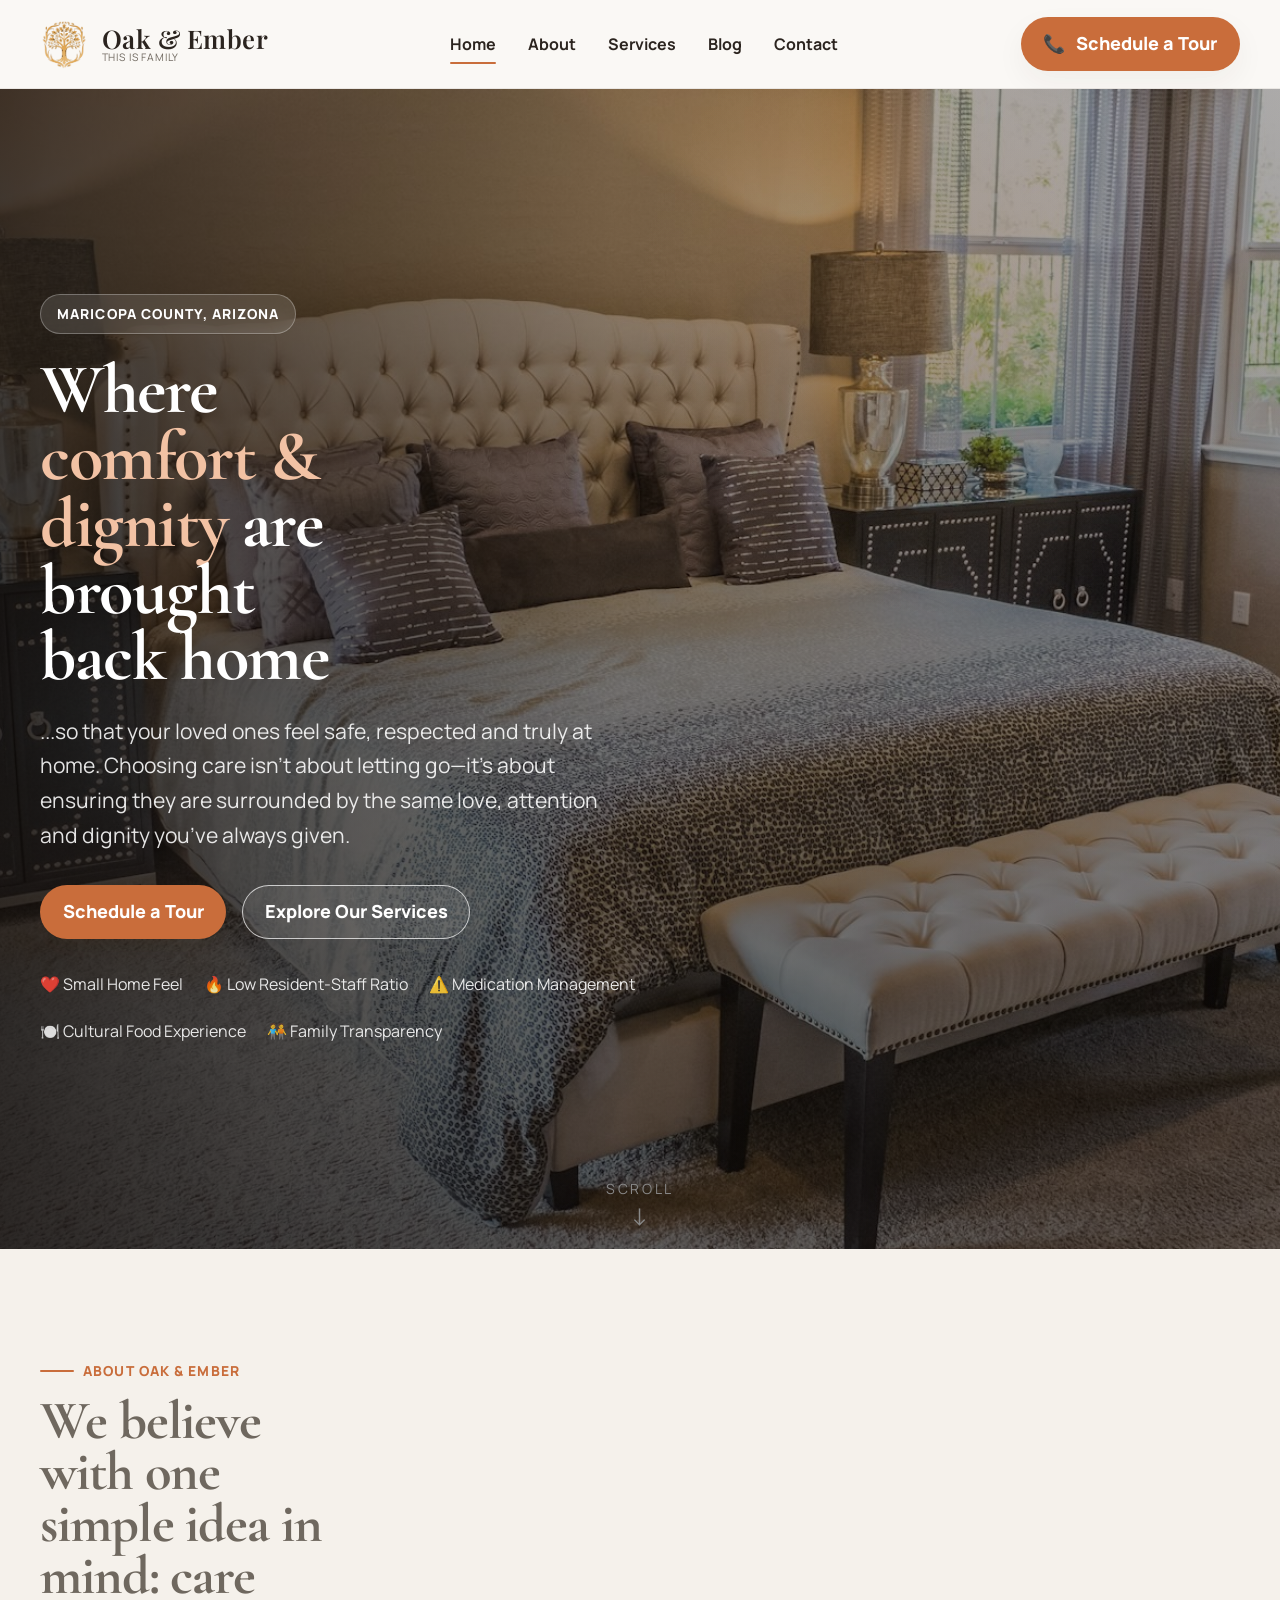
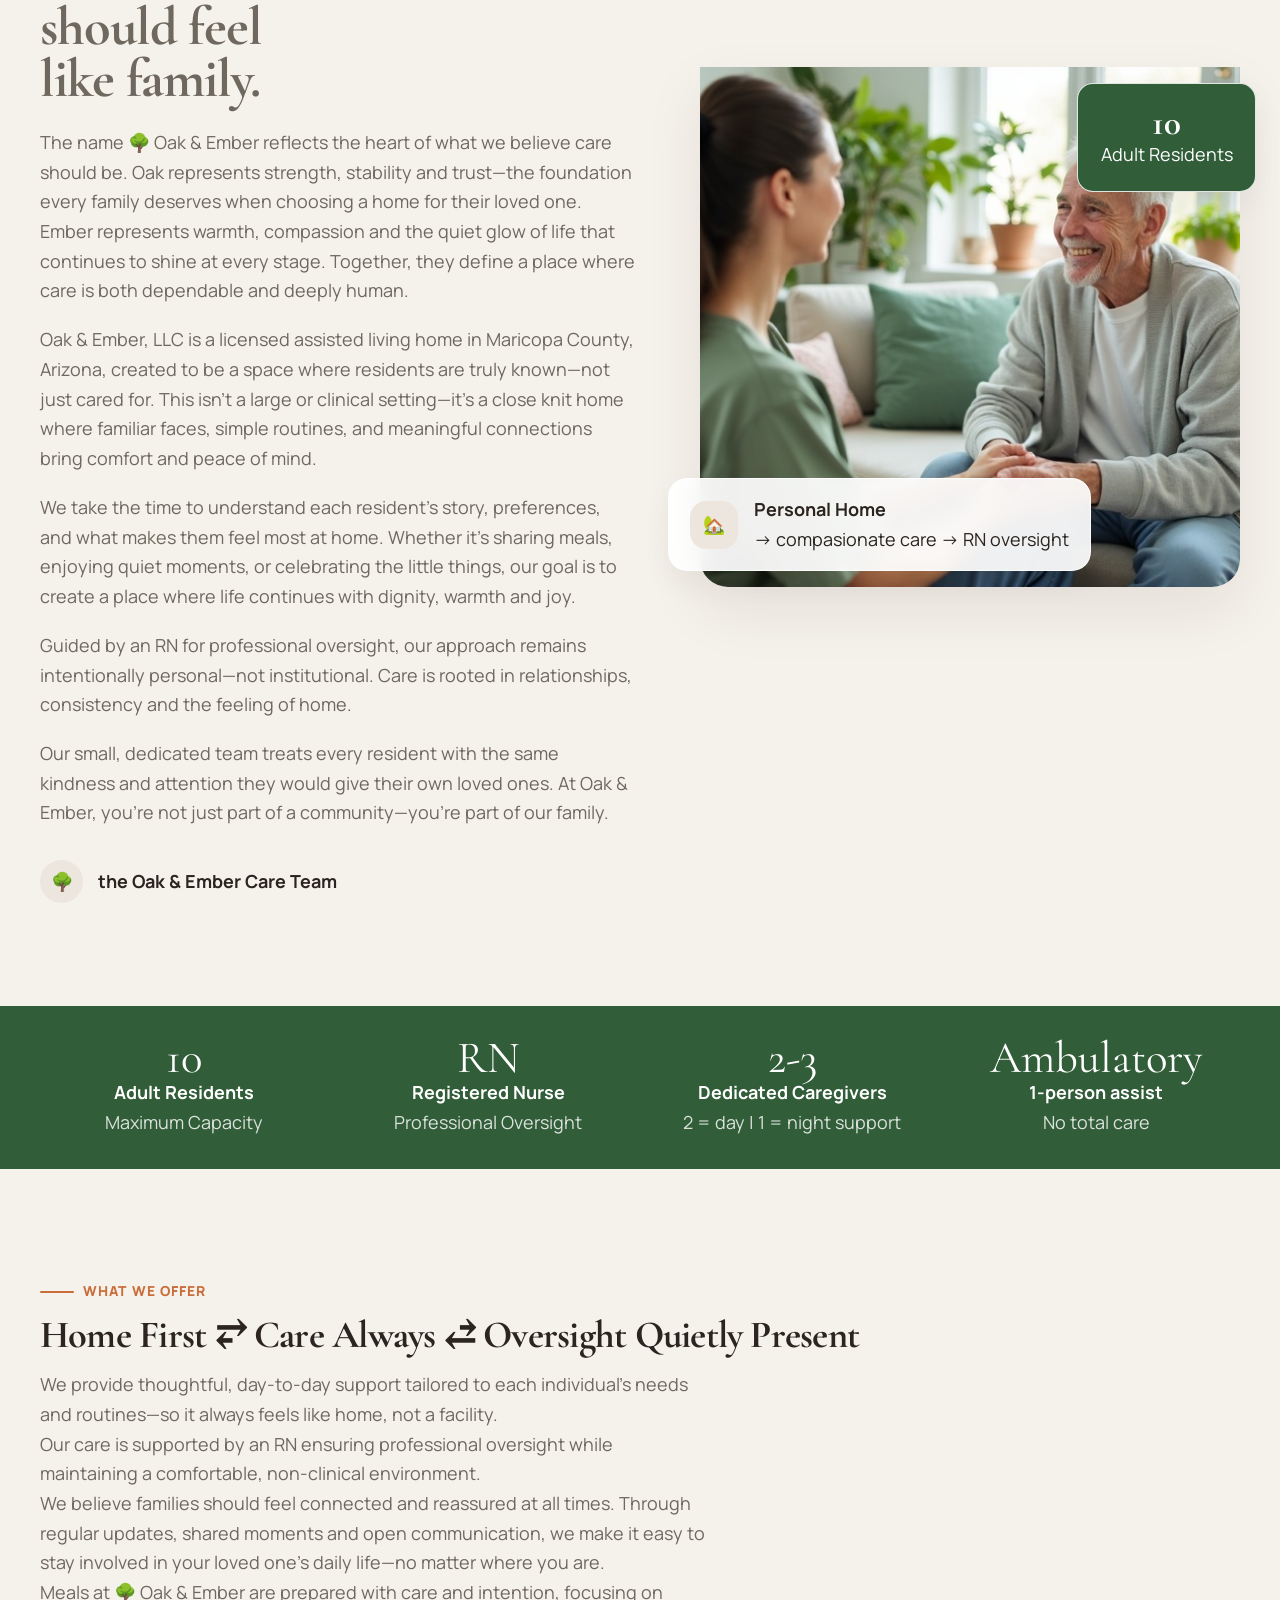
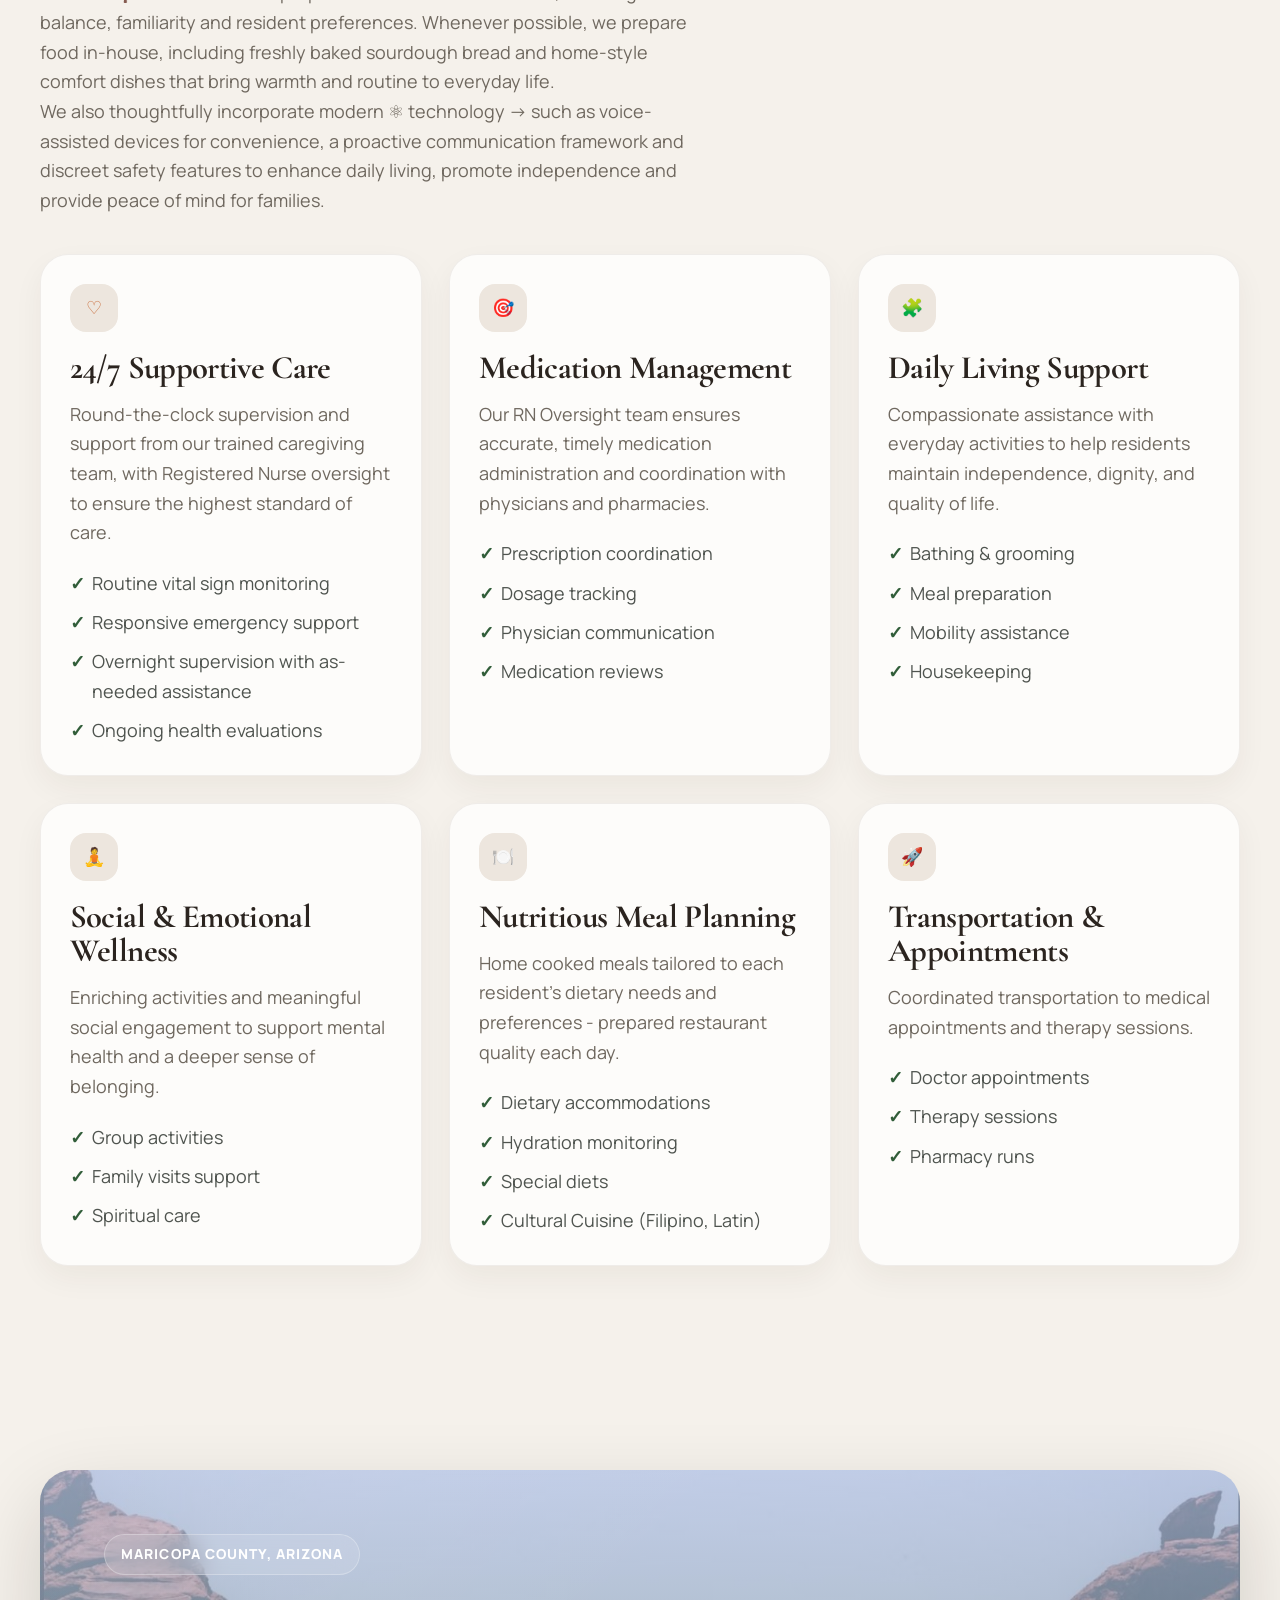
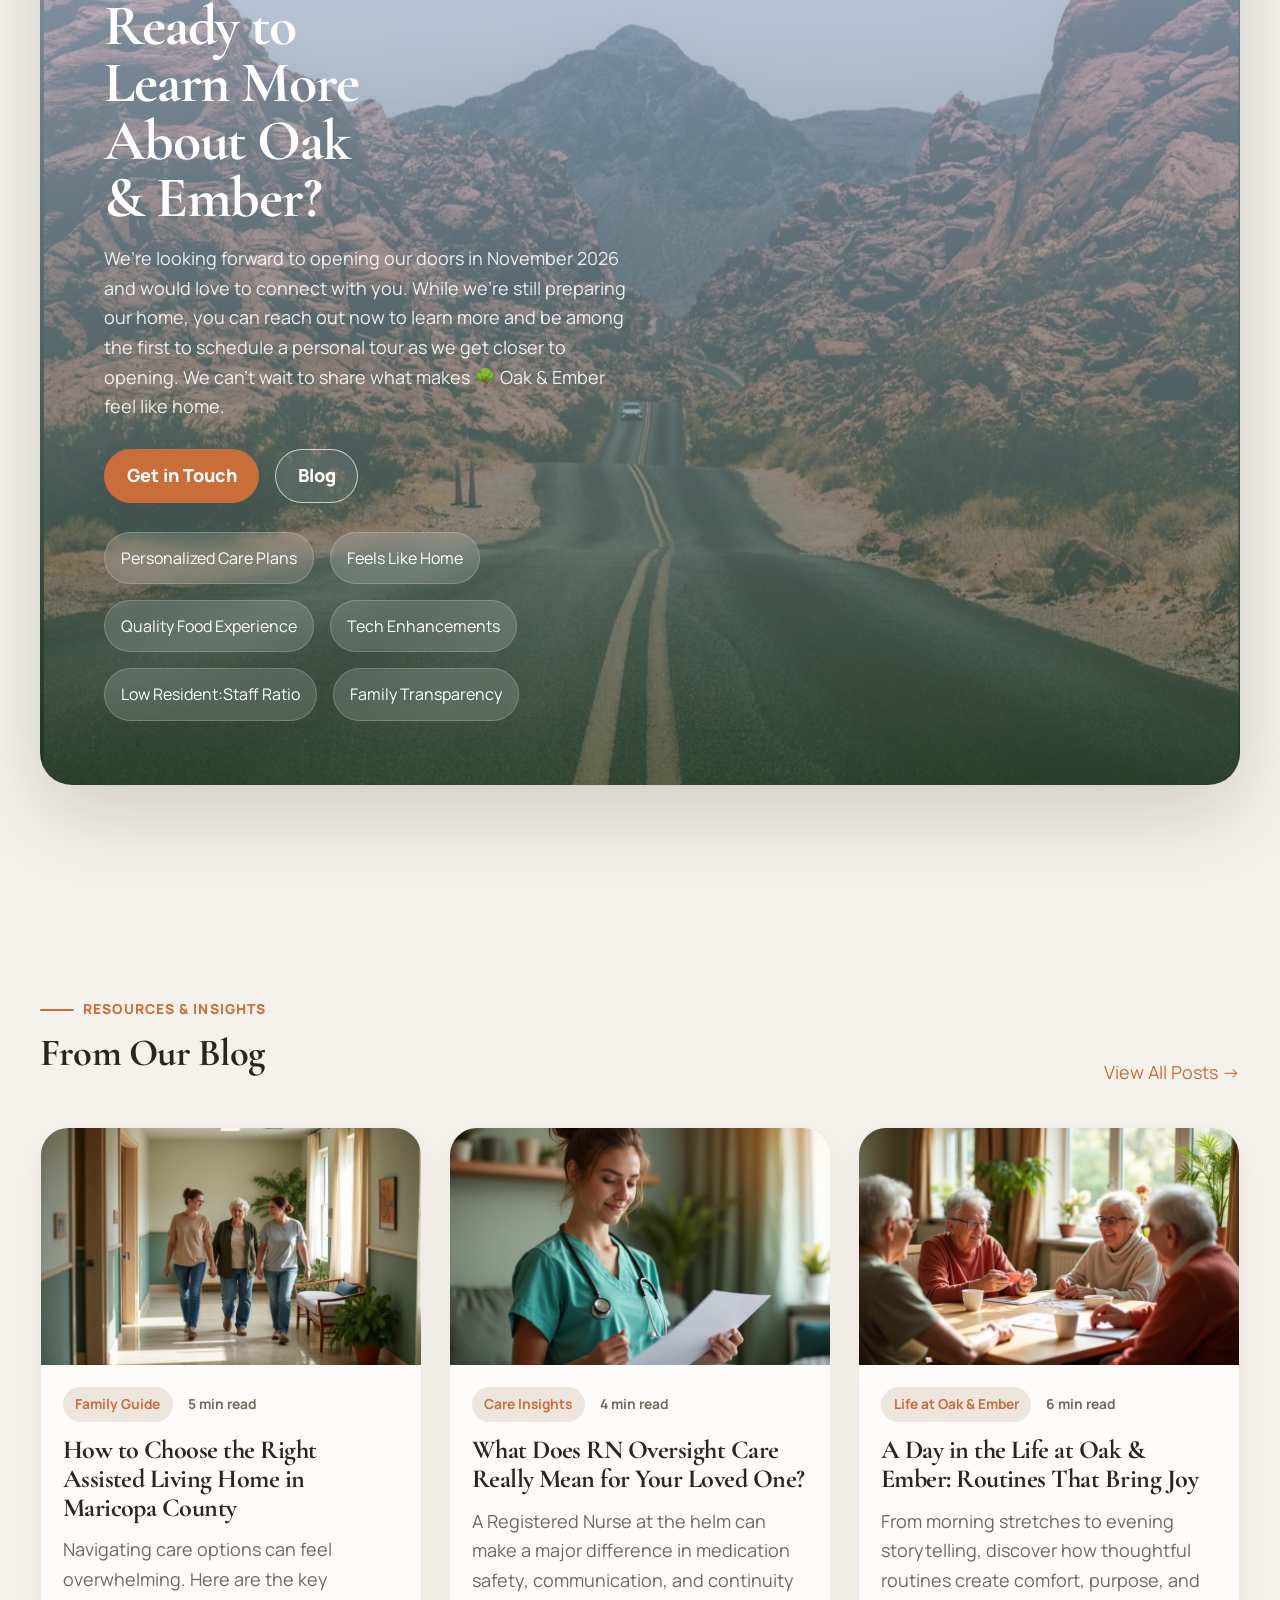
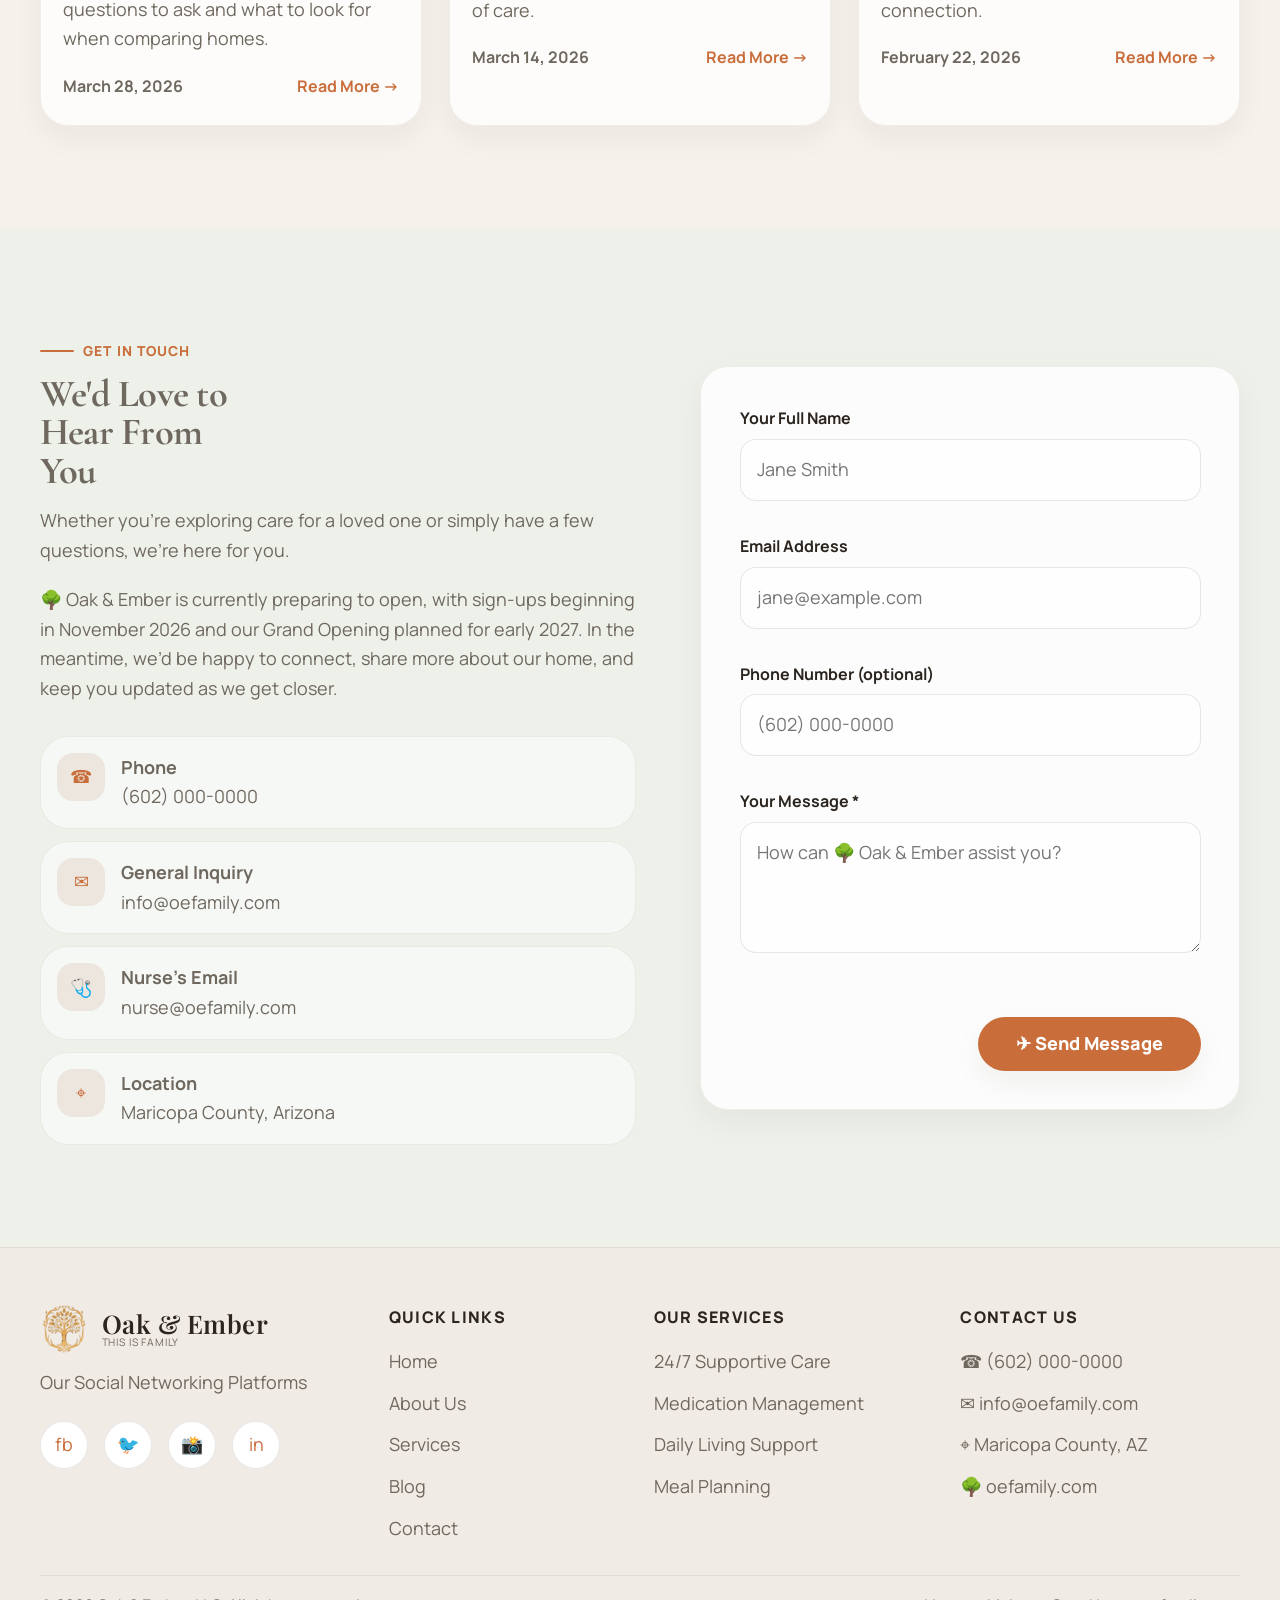
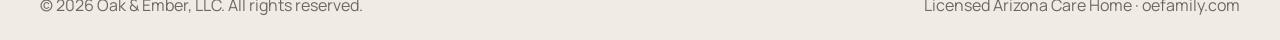
==== commit 9bc78c32: "Content Updates" ====
--- a/index.html
+++ b/index.html
@@ -1026,7 +1026,7 @@
           <a href="#home">Home</a>
           <a href="#about">About</a>
           <a href="#services">Services</a>
-          <a href="blog.oefamily.com">Blog</a>
+          <a href="https://blog.oefamily.com">Blog</a>
           <a href="#contact">Contact</a>
         </div>
       </nav>
@@ -1041,7 +1041,7 @@
   </header>
 
   <!--
-  BEGIN HOME PAGE 
+  BEGIN PAGE 1
   -->
 
   <main id="main-content">
@@ -1061,7 +1061,7 @@
           <ul class="hero-points" role="list">
             <li>❤️ Small Home Feel</li>
             <li>🔥 Low Resident-Staff Ratio</li>
-            <li>🤝 Staff Retention Focus</li>
+            <li>⚠️ Medication Management</li>
             <li>🍽️ Cultural Food Experience</li>
             <li>🧑‍🤝‍🧑 Family Transparency</li>
           </ul>
@@ -1137,14 +1137,14 @@
           <p>Professional Oversight</p>
         </article>
         <article class="fact-item">
-          <span class="fact-number">2</span>
+          <span class="fact-number">2-3</span>
           <strong>Dedicated Caregivers</strong>
-          <p>Attentive Daily Support</p>
+          <p>2 = day | 1 = night support</p>
         </article>
         <article class="fact-item">
-          <span class="fact-number">24/7</span>
-          <strong>Around the Clock</strong>
-          <p>Always Here for You</p>
+          <span class="fact-number">Ambulatory</span>
+          <strong>1-person assist</strong>
+          <p>No total care</p>
         </article>
       </div>
     </section>
@@ -1179,14 +1179,14 @@
 
         <div class="services-grid">
           <article class="service-card reveal">
-            <button class="service-icon" type="button" aria-label="Professional care service icon">♡</button>
-            <h3 class="feature-title">24/7 Professional Care</h3>
+            <button class="service-icon" type="button" aria-label="Supportive care service icon">♡</button>
+            <h3 class="feature-title">24/7 Supportive Care</h3>
             <p>Round-the-clock supervision and support from our trained caregiving team, with Registered Nurse oversight to ensure the highest standard of care.</p>
             <ul class="bullet-list" role="list">
-              <li>Vital sign monitoring</li>
-              <li>Emergency response</li>
-              <li>Night-time supervision</li>
-              <li>Health assessments</li>
+              <li>Routine vital sign monitoring</li>
+              <li>Responsive emergency support</li>
+              <li>Overnight supervision with as-needed assistance</li>
+              <li>Ongoing health evaluations</li>
             </ul>
           </article>
 
@@ -1268,7 +1268,7 @@
             </p>
             <div class="hero-actions" style="margin-top: 1.7rem;">
               <a href="#contact" class="btn btn-primary">Get in Touch</a>
-              <a href="blog.oefamily.com" class="btn btn-outline">Blog</a>
+              <a href="https://blog.oefamily.com" class="btn btn-outline">Blog</a>
             </div>
             <div class="pill-row" aria-label="Highlights">
               <span>Personalized Care Plans</span>
@@ -1492,7 +1492,7 @@
       <div>
         <h3 class="footer-title">Our Services</h3>
         <div class="footer-links">
-          <a href="#services">24/7 Professional Care</a>
+          <a href="#services">24/7 Supportive Care</a>
           <a href="#services">Medication Management</a>
           <a href="#services">Daily Living Support</a>
           <a href="#services">Meal Planning</a>
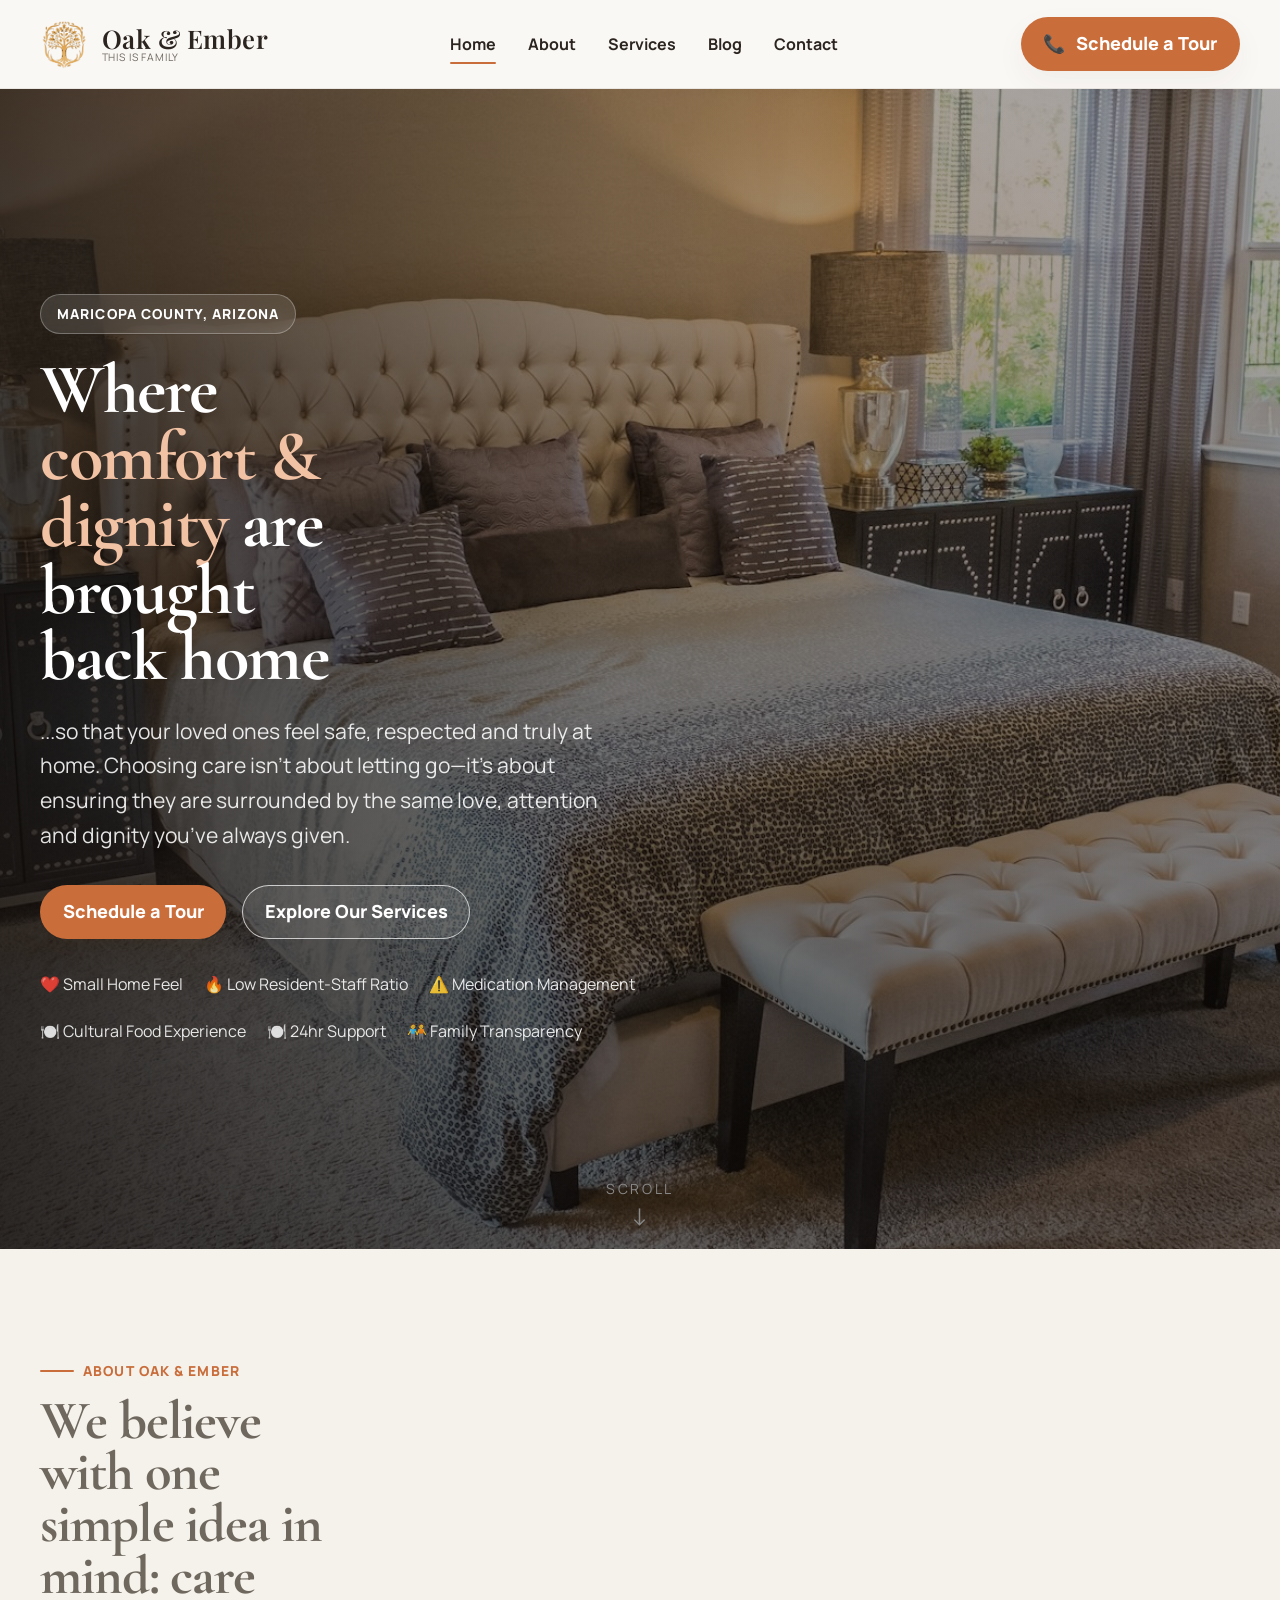
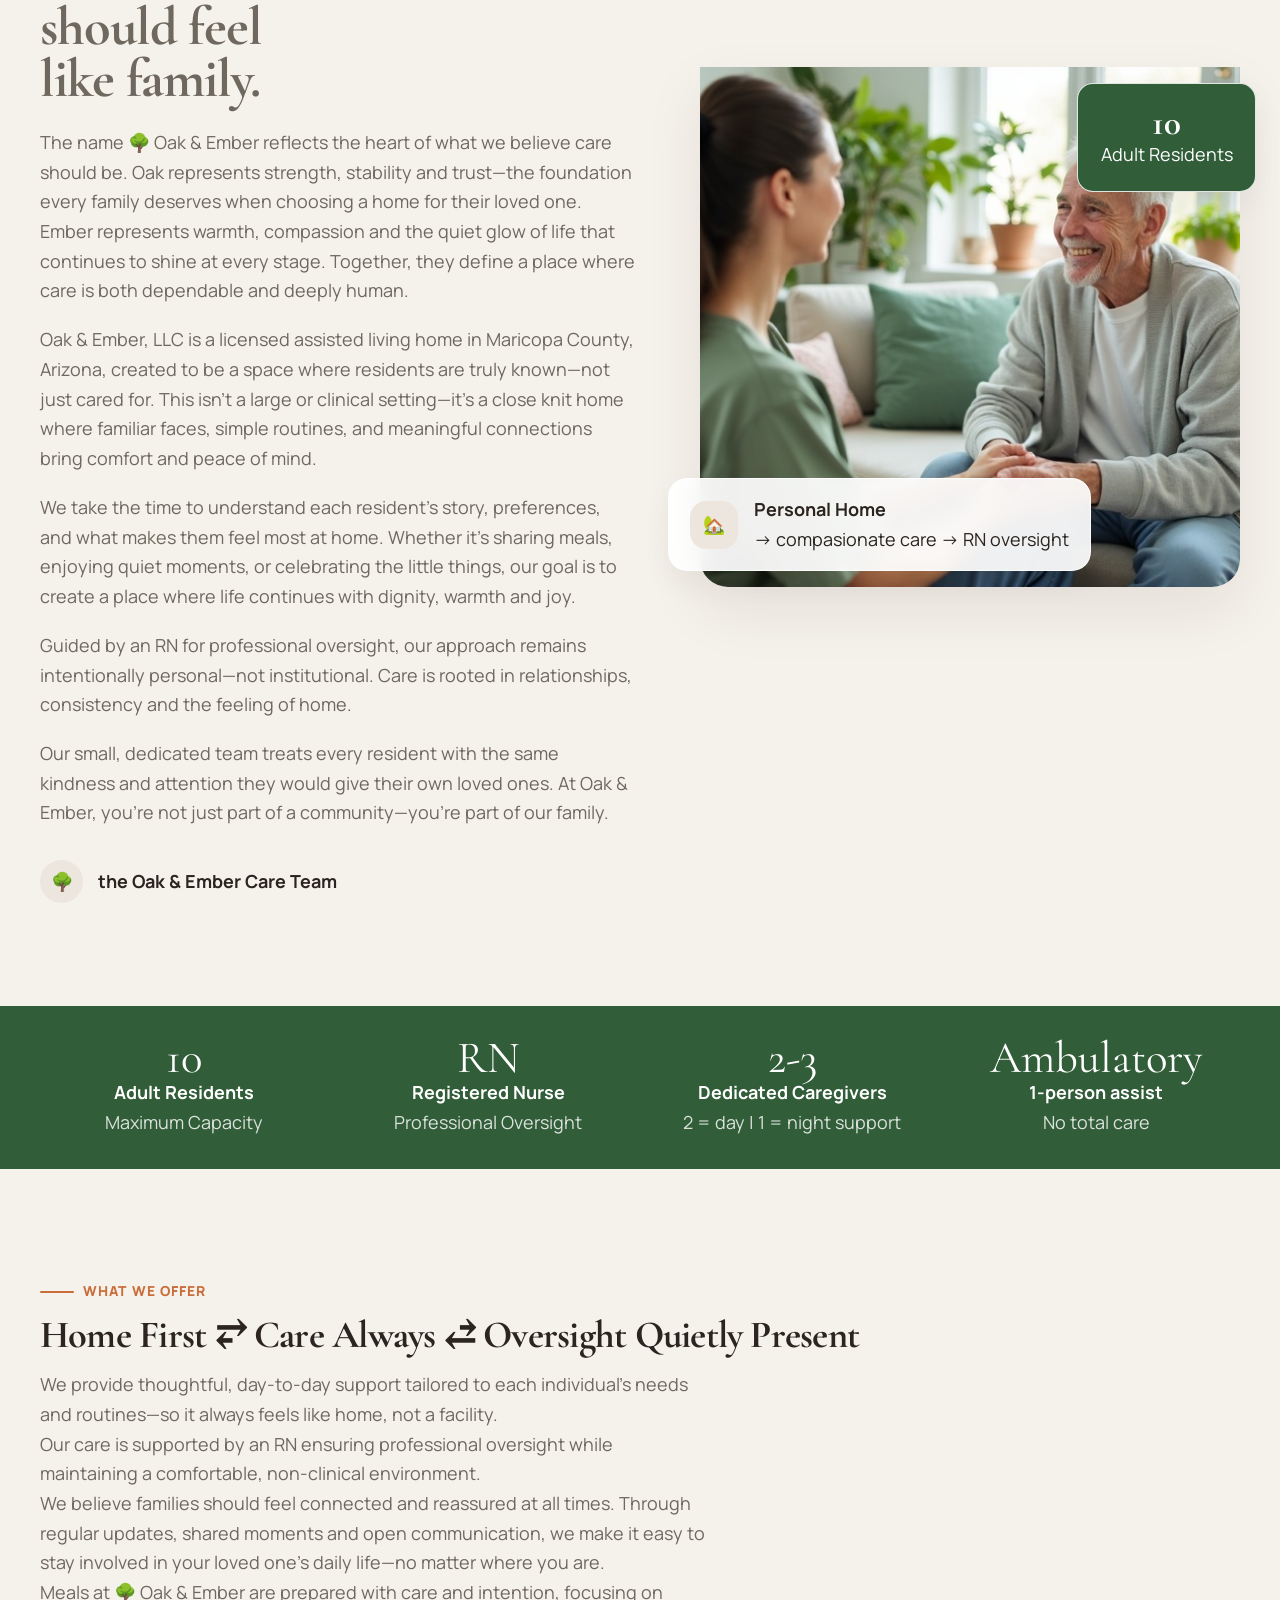
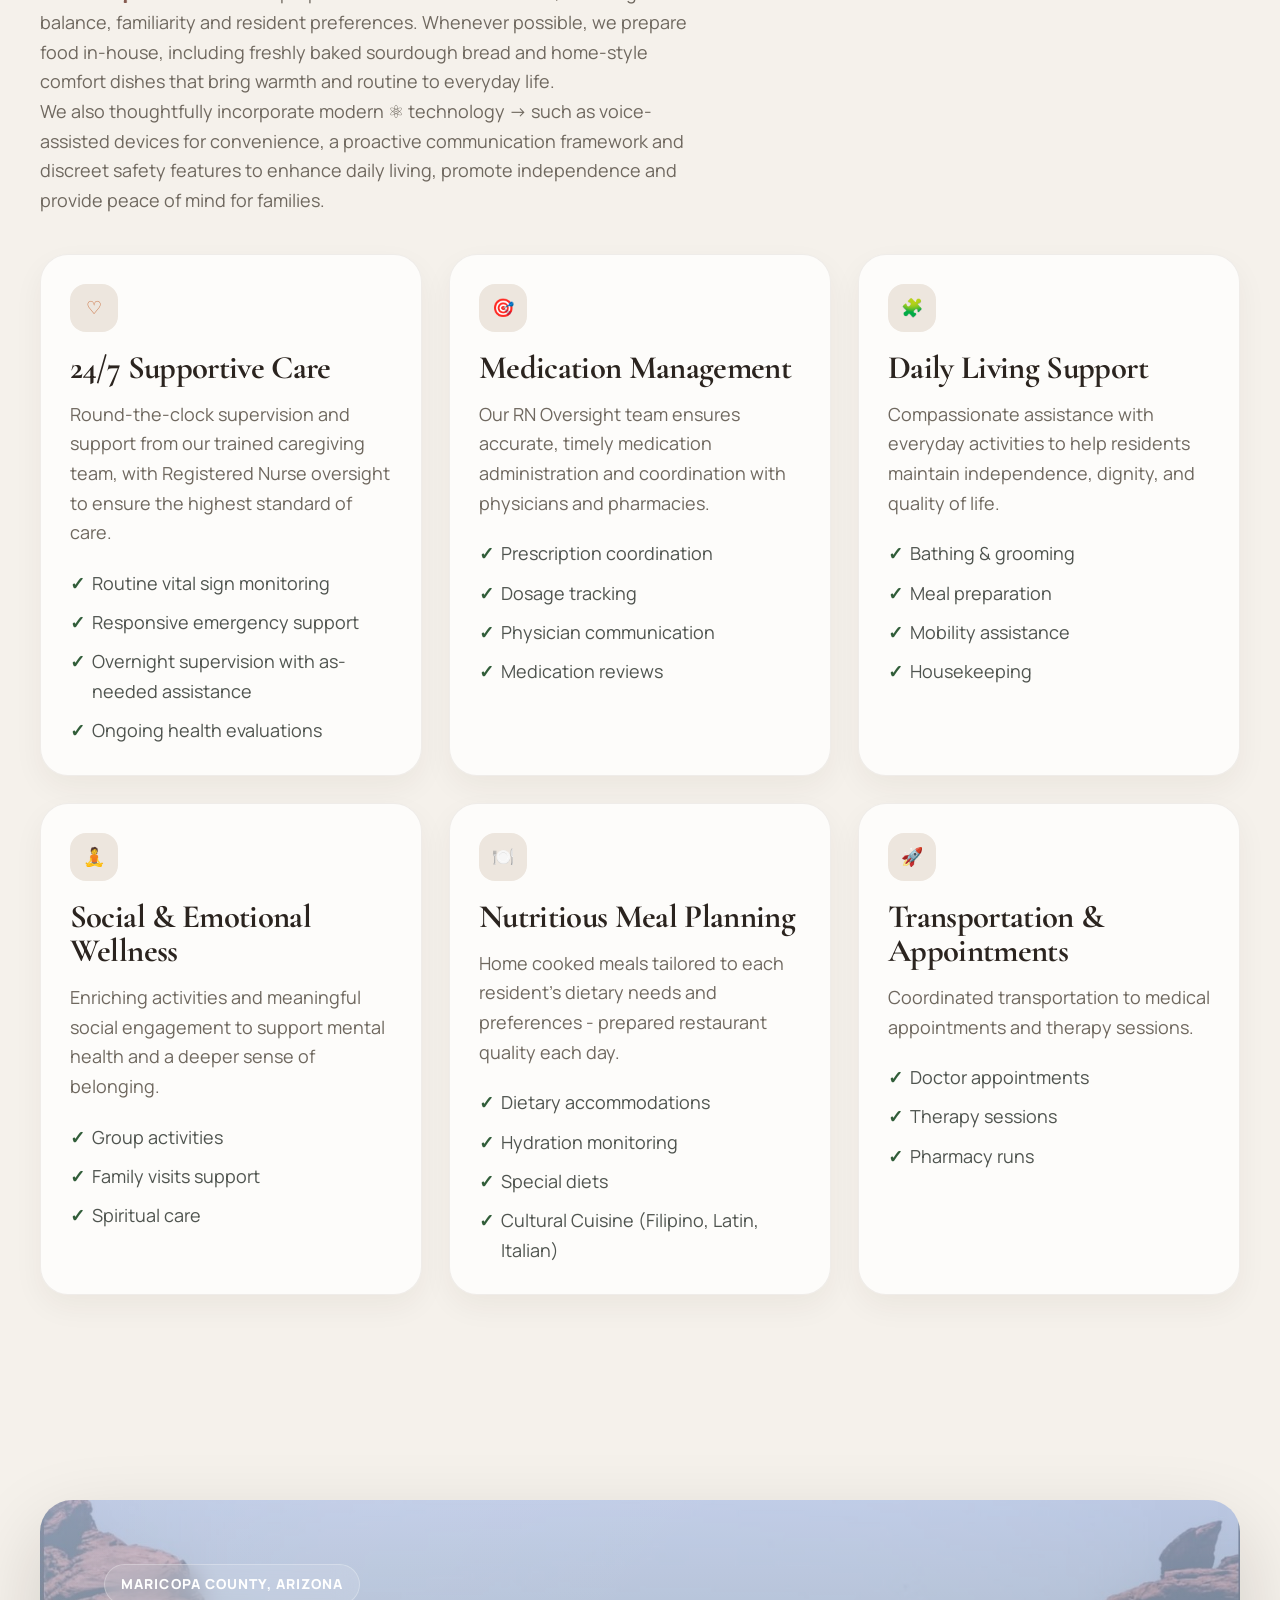
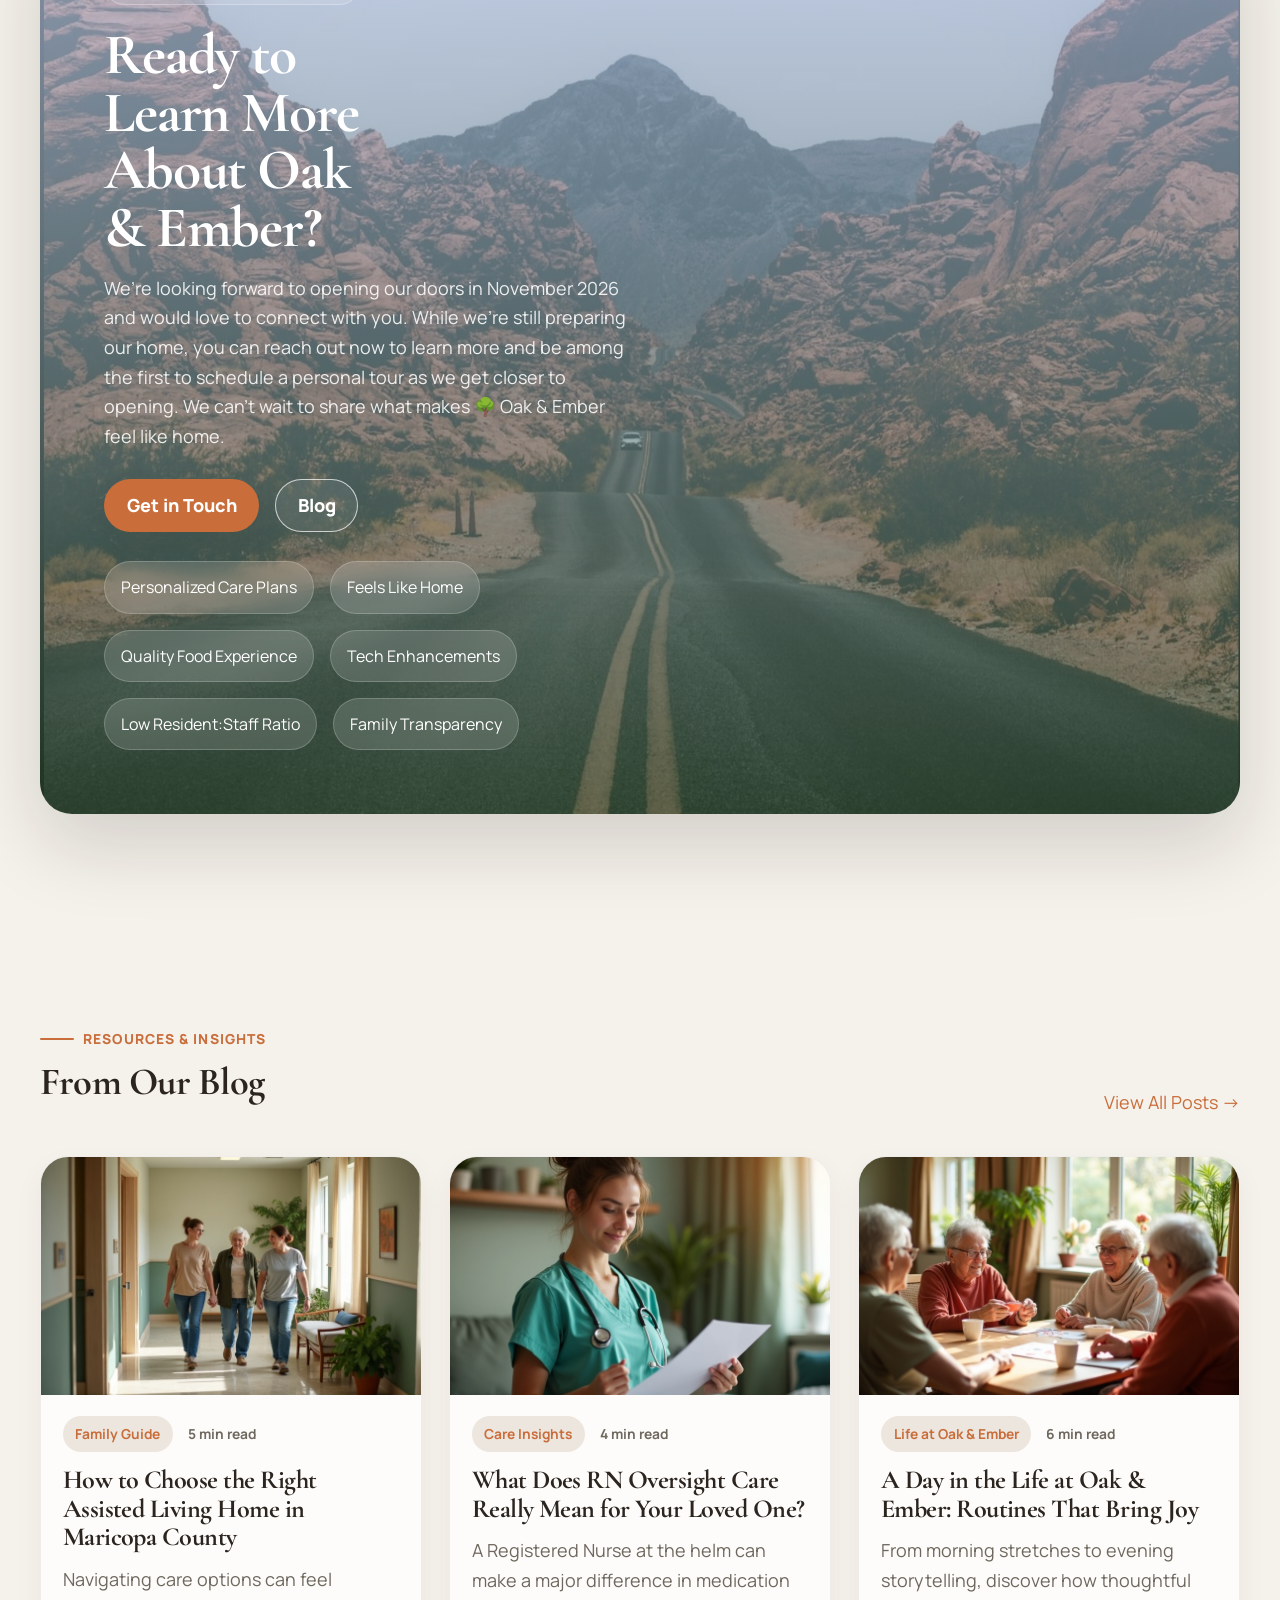
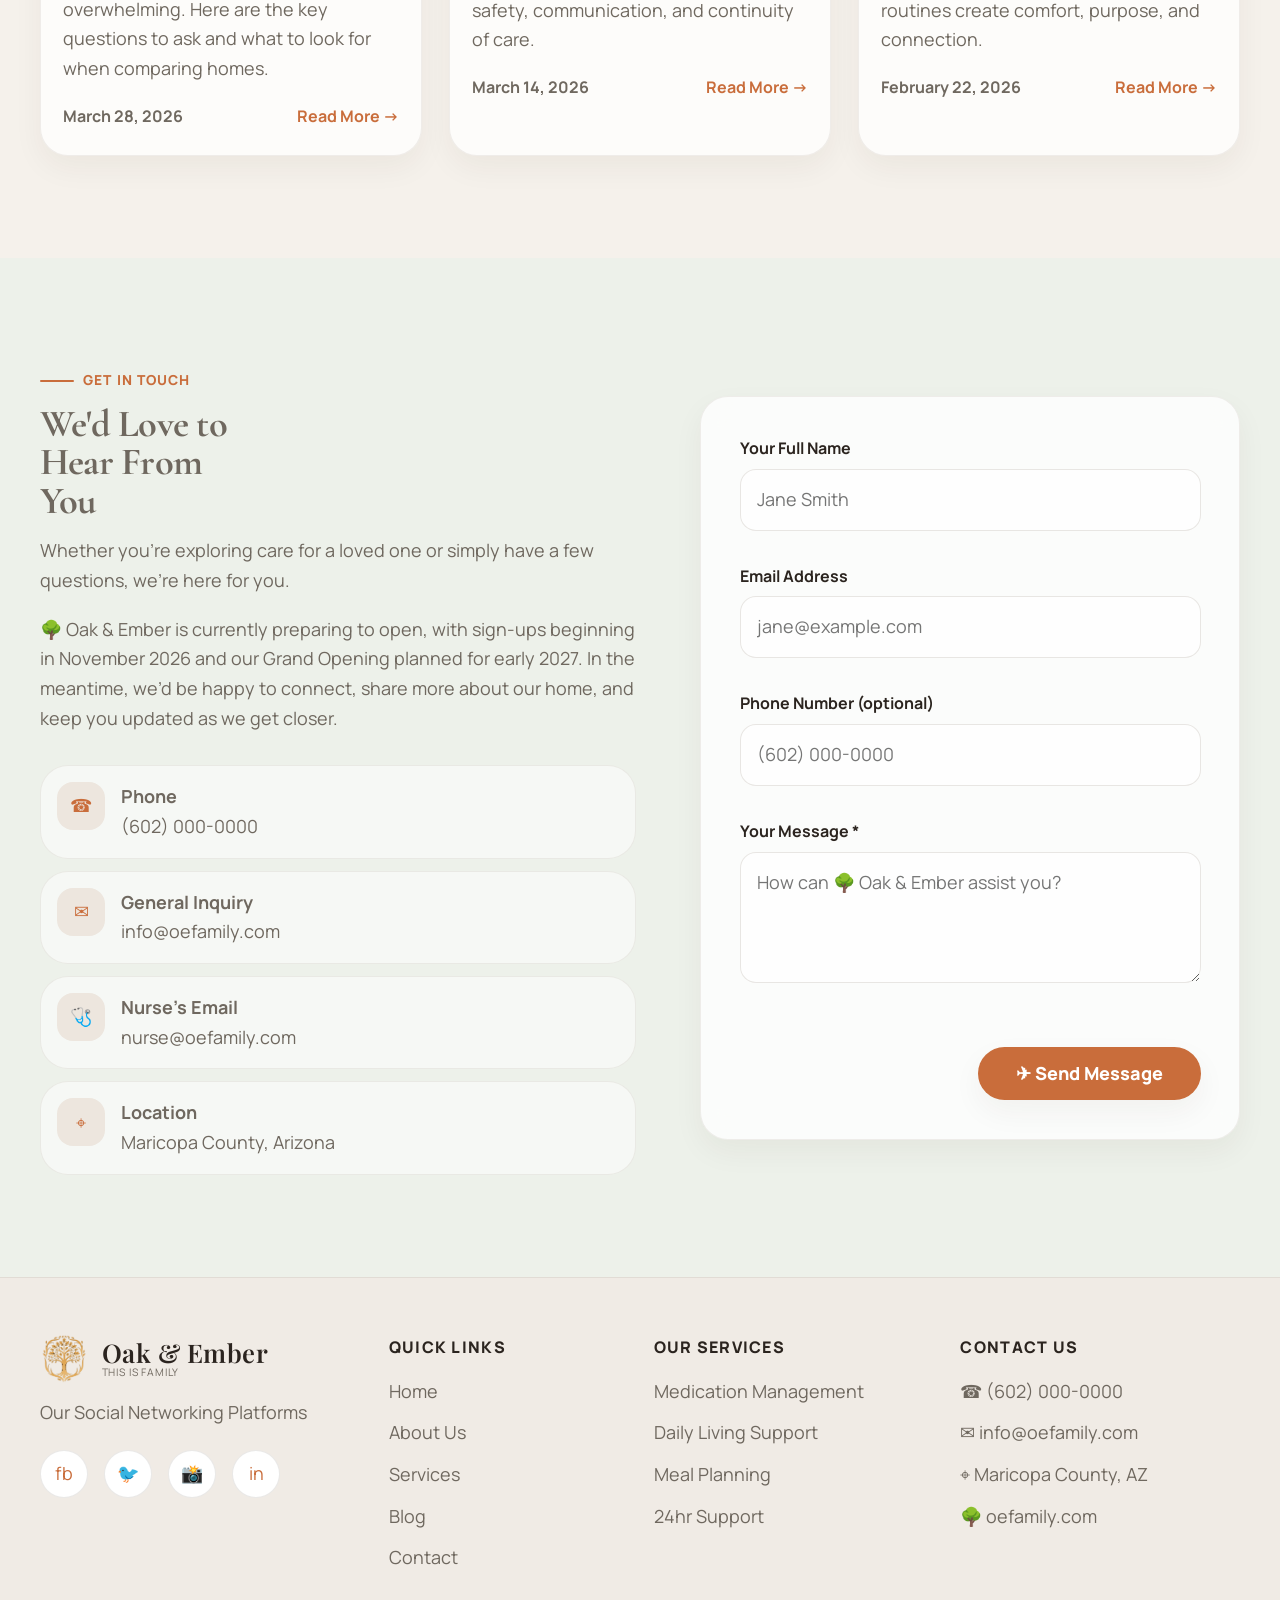
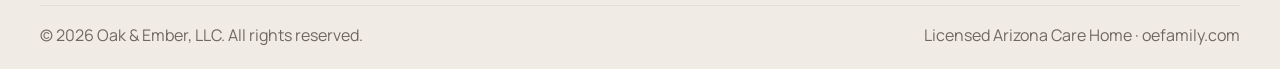
==== commit b3a8e60f: "Context update" ====
--- a/index.html
+++ b/index.html
@@ -4,7 +4,7 @@
   <meta charset="UTF-8" />
   <meta name="viewport" content="width=device-width, initial-scale=1.0" />
   <title>Personalized assisted living 🌳 10 residents with RN oversight 🌳 low resident to staff ratio 🌳 meal planning</title>
-  <meta name="description" content="Oak & Ember is a small, RN Oversight assisted living home in Maricopa County, Arizona, offering personalized care for up to 10 residents, 24/7 support, and a warm, family-centered environment.">
+  <meta name="description" content="Oak & Ember is a small, RN oversight assisted living home in Maricopa County, Arizona, offering personalized care for up to 10 residents, 24/7 support, and a warm, family-centered environment.">
   <meta name="robots" content="index,follow,max-image-preview:large,max-snippet:-1,max-video-preview:-1" />
   <link rel="canonical" href="https://oefamily.com" />
   <meta name="keywords" content="assisted living Maricopa County, RN Oversight care home Arizona, 10 resident assisted living, residential assisted living, medication management, adult care home" />
@@ -24,7 +24,7 @@
     "@type": "AssistedLiving",
     "name": "Oak & Ember",
     "url": "https://oefamily.com/",
-    "description": "RN Oversight assisted living home in Maricopa County, Arizona serving up to 10 residents with personalized care, medication management, and 24/7 support.",
+    "description": "RN oversight assisted living home in Maricopa County, Arizona serving up to 10 residents with personalized care, medication management, and 24/7 support.",
     "telephone": "+1-602-555-0100",
     "email": "info@oefamily.com",
     "areaServed": "Maricopa County, Arizona",
@@ -1063,6 +1063,7 @@
             <li>🔥 Low Resident-Staff Ratio</li>
             <li>⚠️ Medication Management</li>
             <li>🍽️ Cultural Food Experience</li>
+            <li>🍽️ 24hr Support</li>
             <li>🧑‍🤝‍🧑 Family Transparency</li>
           </ul>
         </div>
@@ -1233,7 +1234,7 @@
               <li>Dietary accommodations</li>
               <li>Hydration monitoring</li>
               <li>Special diets</li>
-              <li>Cultural Cuisine (Filipino, Latin)</li>
+              <li>Cultural Cuisine (Filipino, Latin, Italian)</li>
             </ul>
           </article>
 
@@ -1471,10 +1472,10 @@
         <p>Our Social Networking Platforms</p>
         <div class="social-links" style="margin-top: 1.4rem;">
           <!-- EDIT: Replace # with your social links. -->
-          <a href="#" aria-label="Facebook" target="_blank" rel="noopener noreferrer">fb</a>
-          <a href="#" aria-label="Twitter" target="_blank" rel="noopener noreferrer">🐦</a>
-          <a href="#" aria-label="Instagram" target="_blank" rel="noopener noreferrer">📸</a>
-          <a href="#" aria-label="LinkedIn" target="_blank" rel="noopener noreferrer">in</a>
+          <a href="#" aria-label="Facebook" target="_blank" rel="facebook.com">fb</a>
+          <a href="#" aria-label="Twitter" target="_blank" rel="x.com">🐦</a>
+          <a href="#" aria-label="Instagram" target="_blank" rel="instagram.com">📸</a>
+          <a href="#" aria-label="LinkedIn" target="_blank" rel="linkedin.com">in</a>
         </div>
       </div>
 
@@ -1484,7 +1485,7 @@
           <a href="#home">Home</a>
           <a href="#about">About Us</a>
           <a href="#services">Services</a>
-          <a href="#blog">Blog</a>
+          <a href="https://blog.oefamily.com">Blog</a>
           <a href="#contact">Contact</a>
         </div>
       </div>
@@ -1492,10 +1493,10 @@
       <div>
         <h3 class="footer-title">Our Services</h3>
         <div class="footer-links">
-          <a href="#services">24/7 Supportive Care</a>
           <a href="#services">Medication Management</a>
           <a href="#services">Daily Living Support</a>
           <a href="#services">Meal Planning</a>
+          <a href="#services">24hr Support</a>
         </div>
       </div>
 
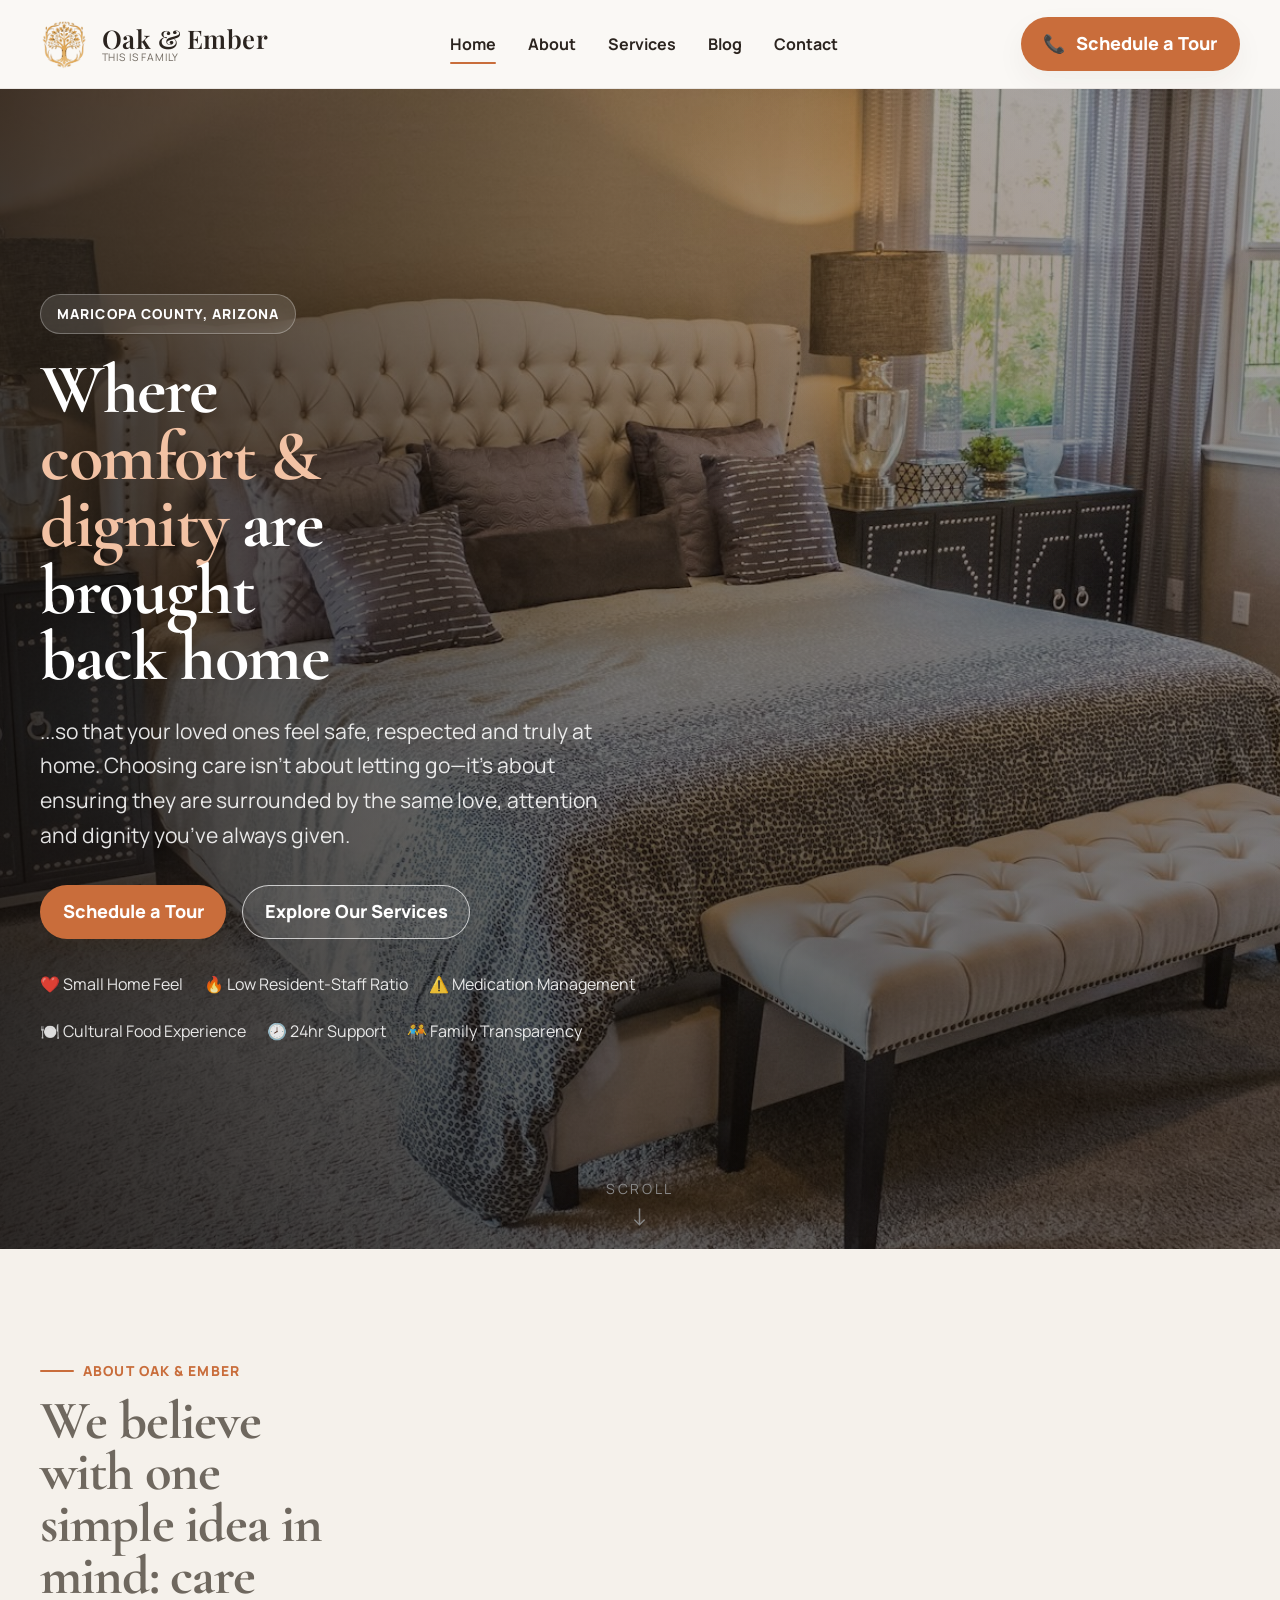
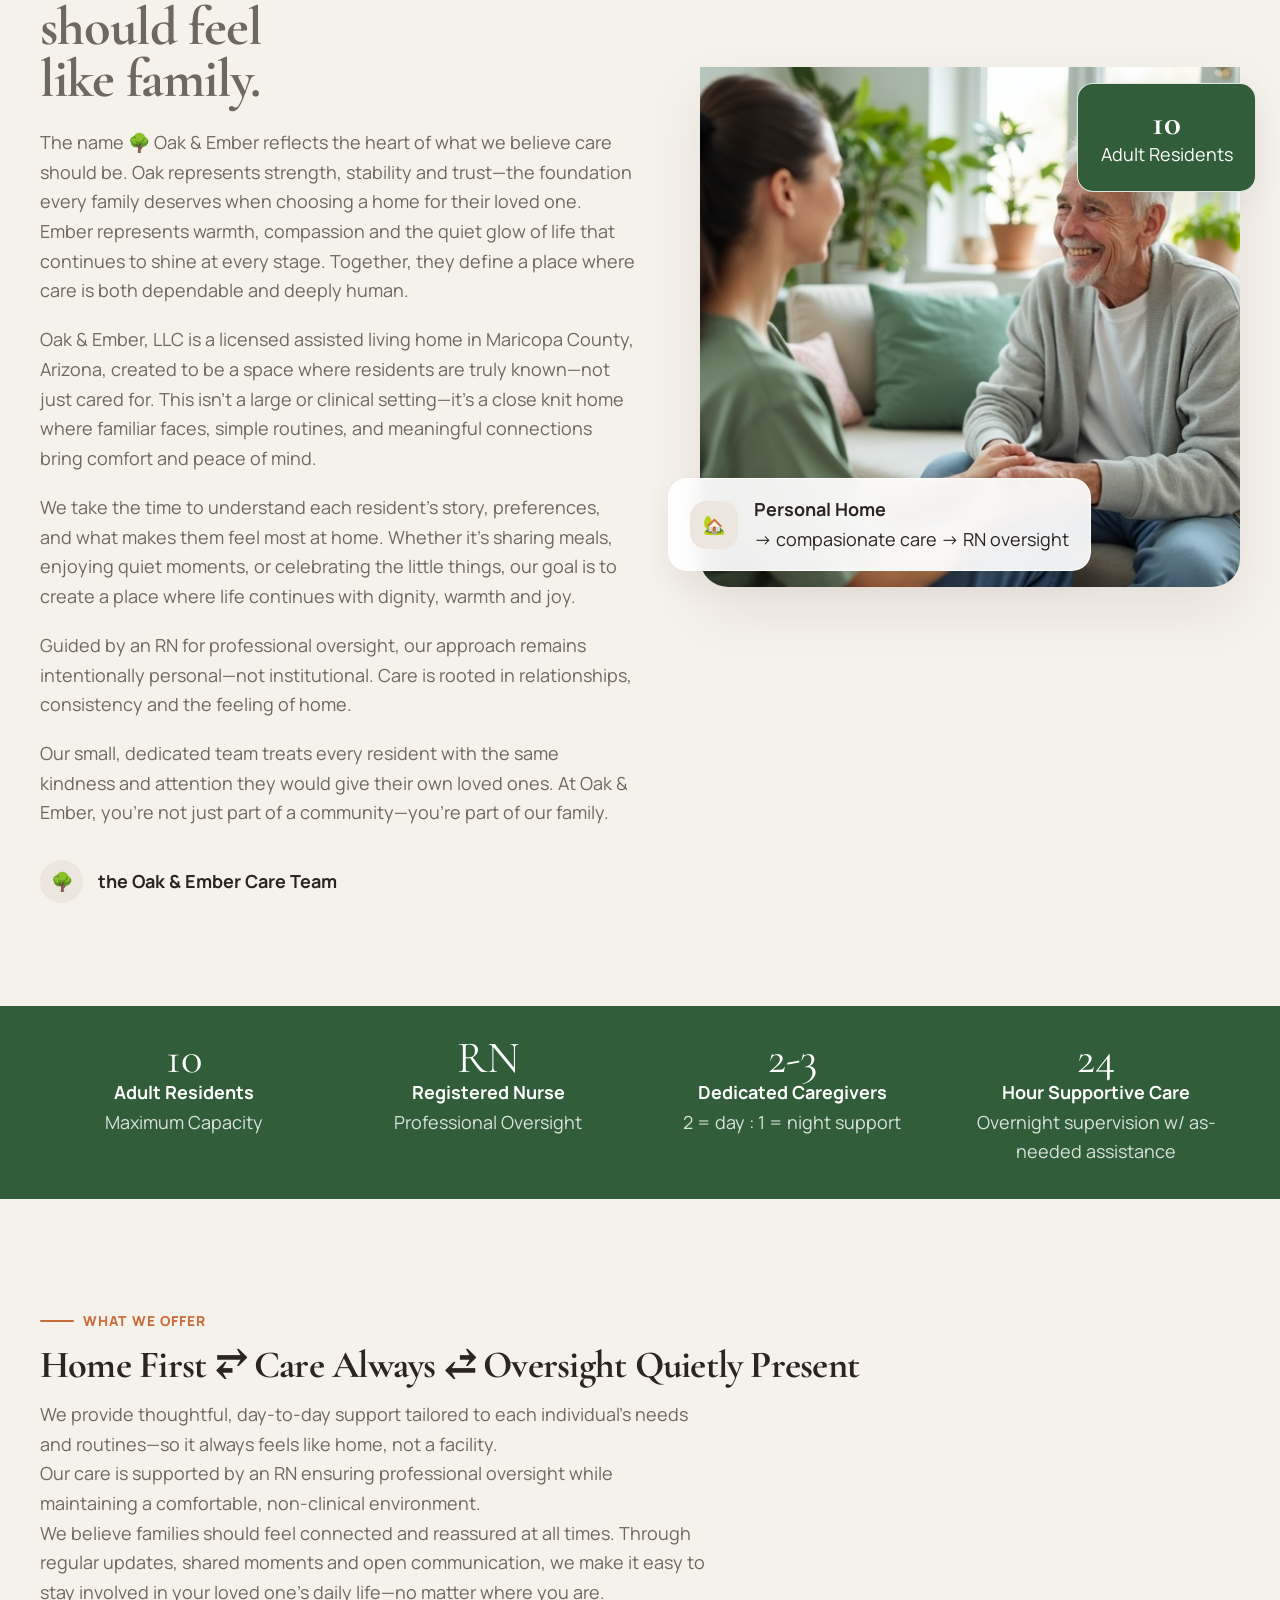
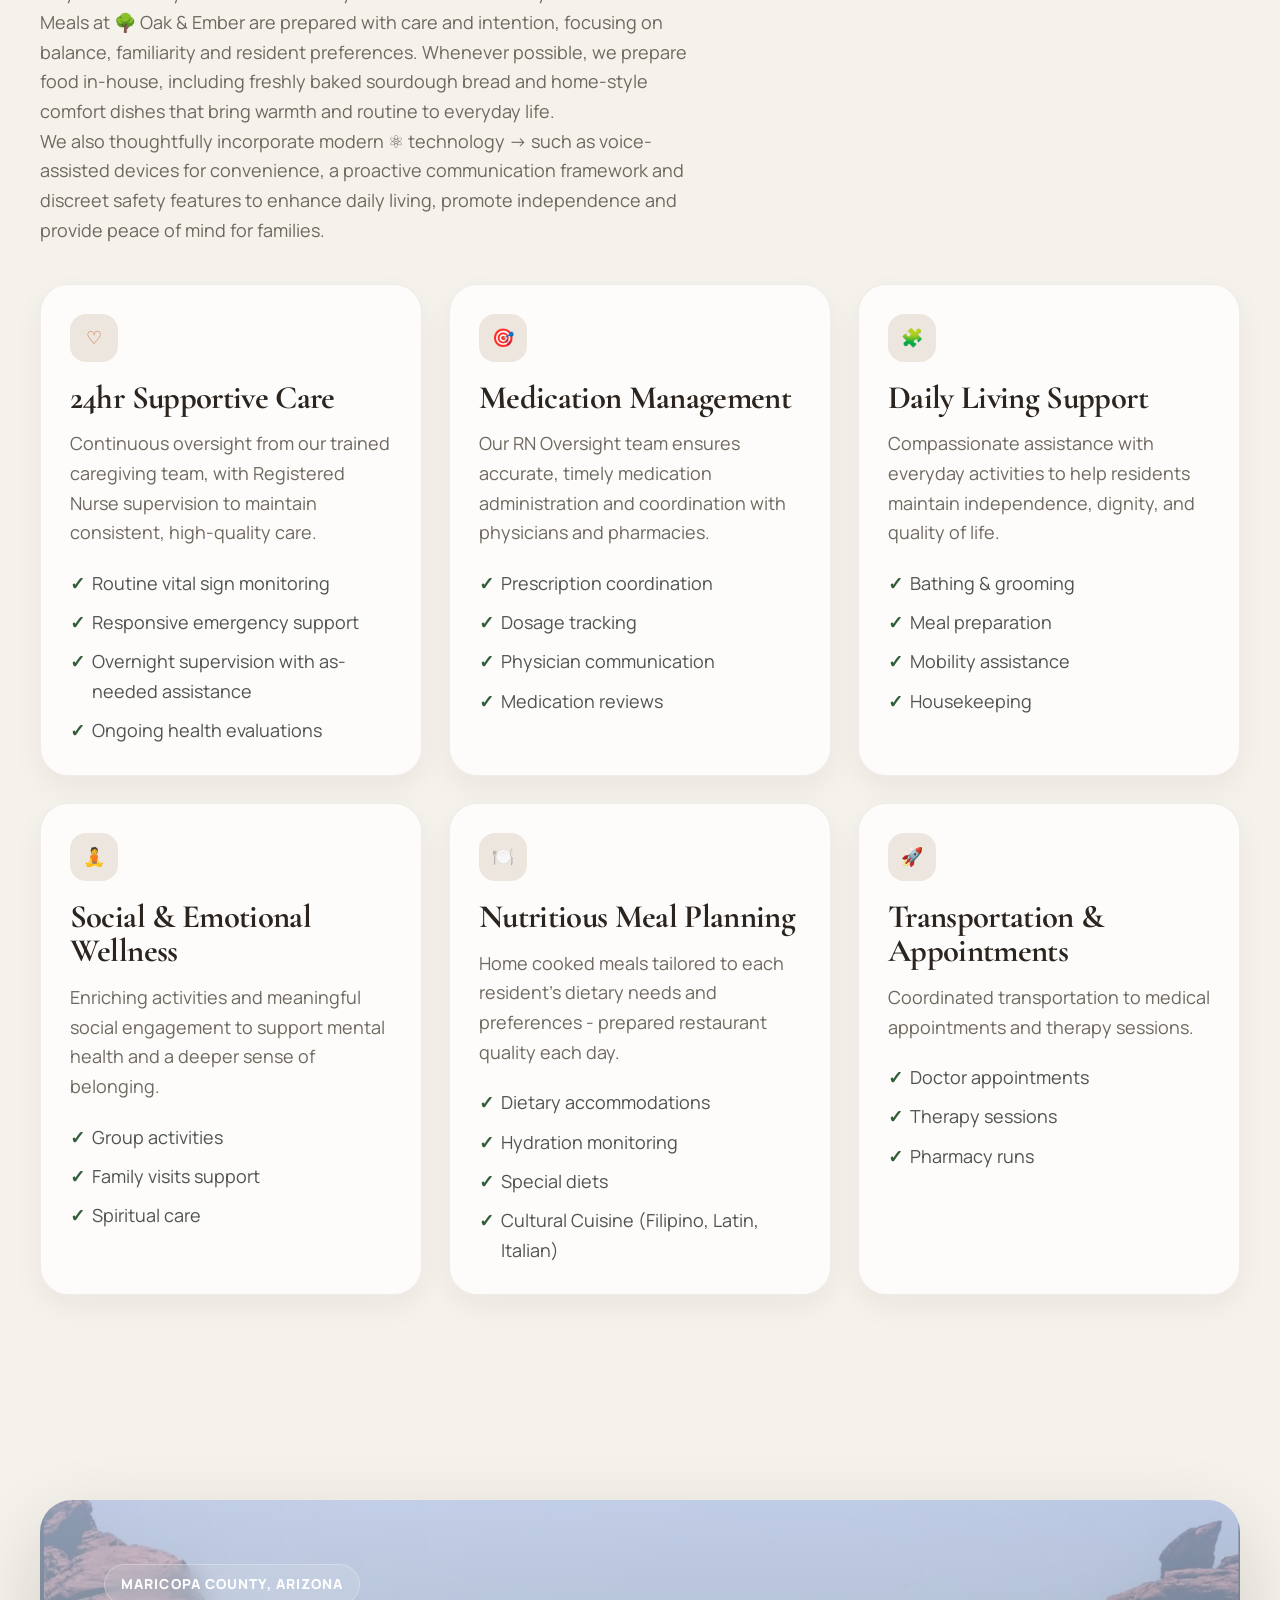
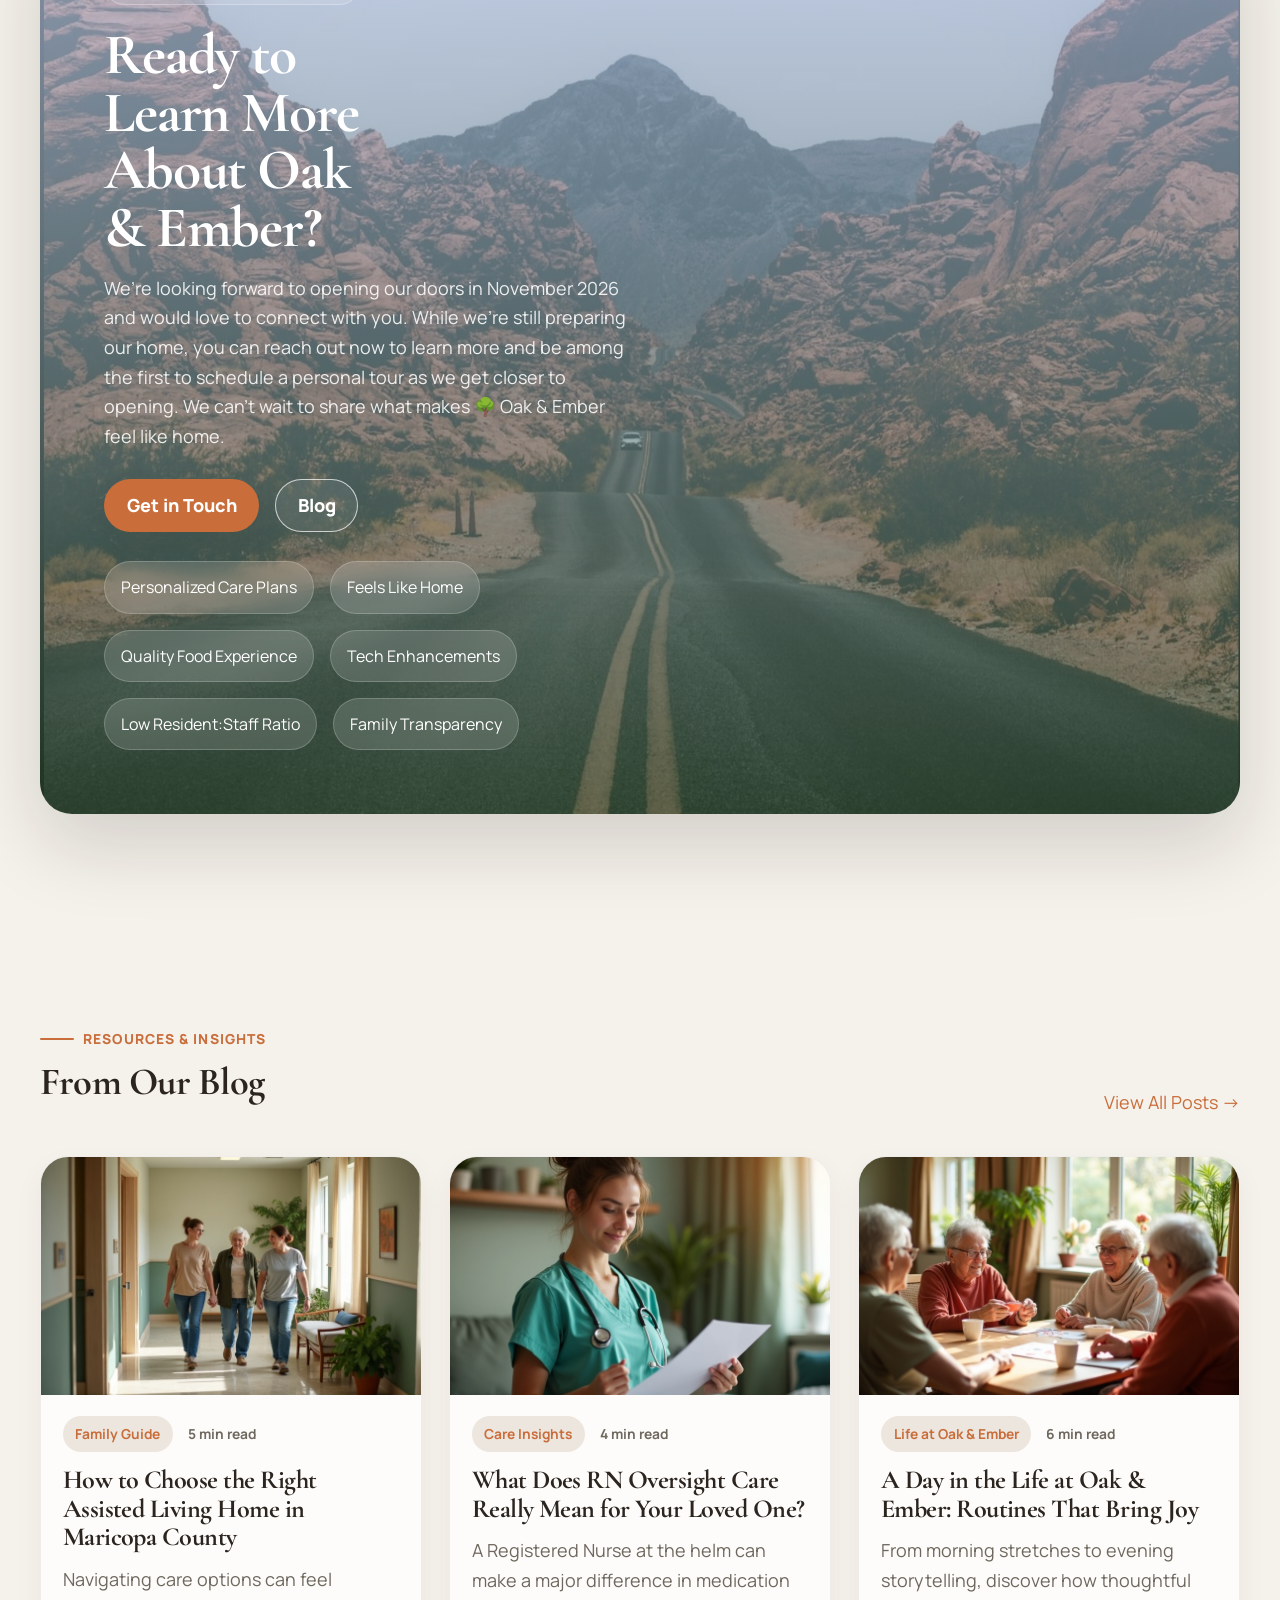
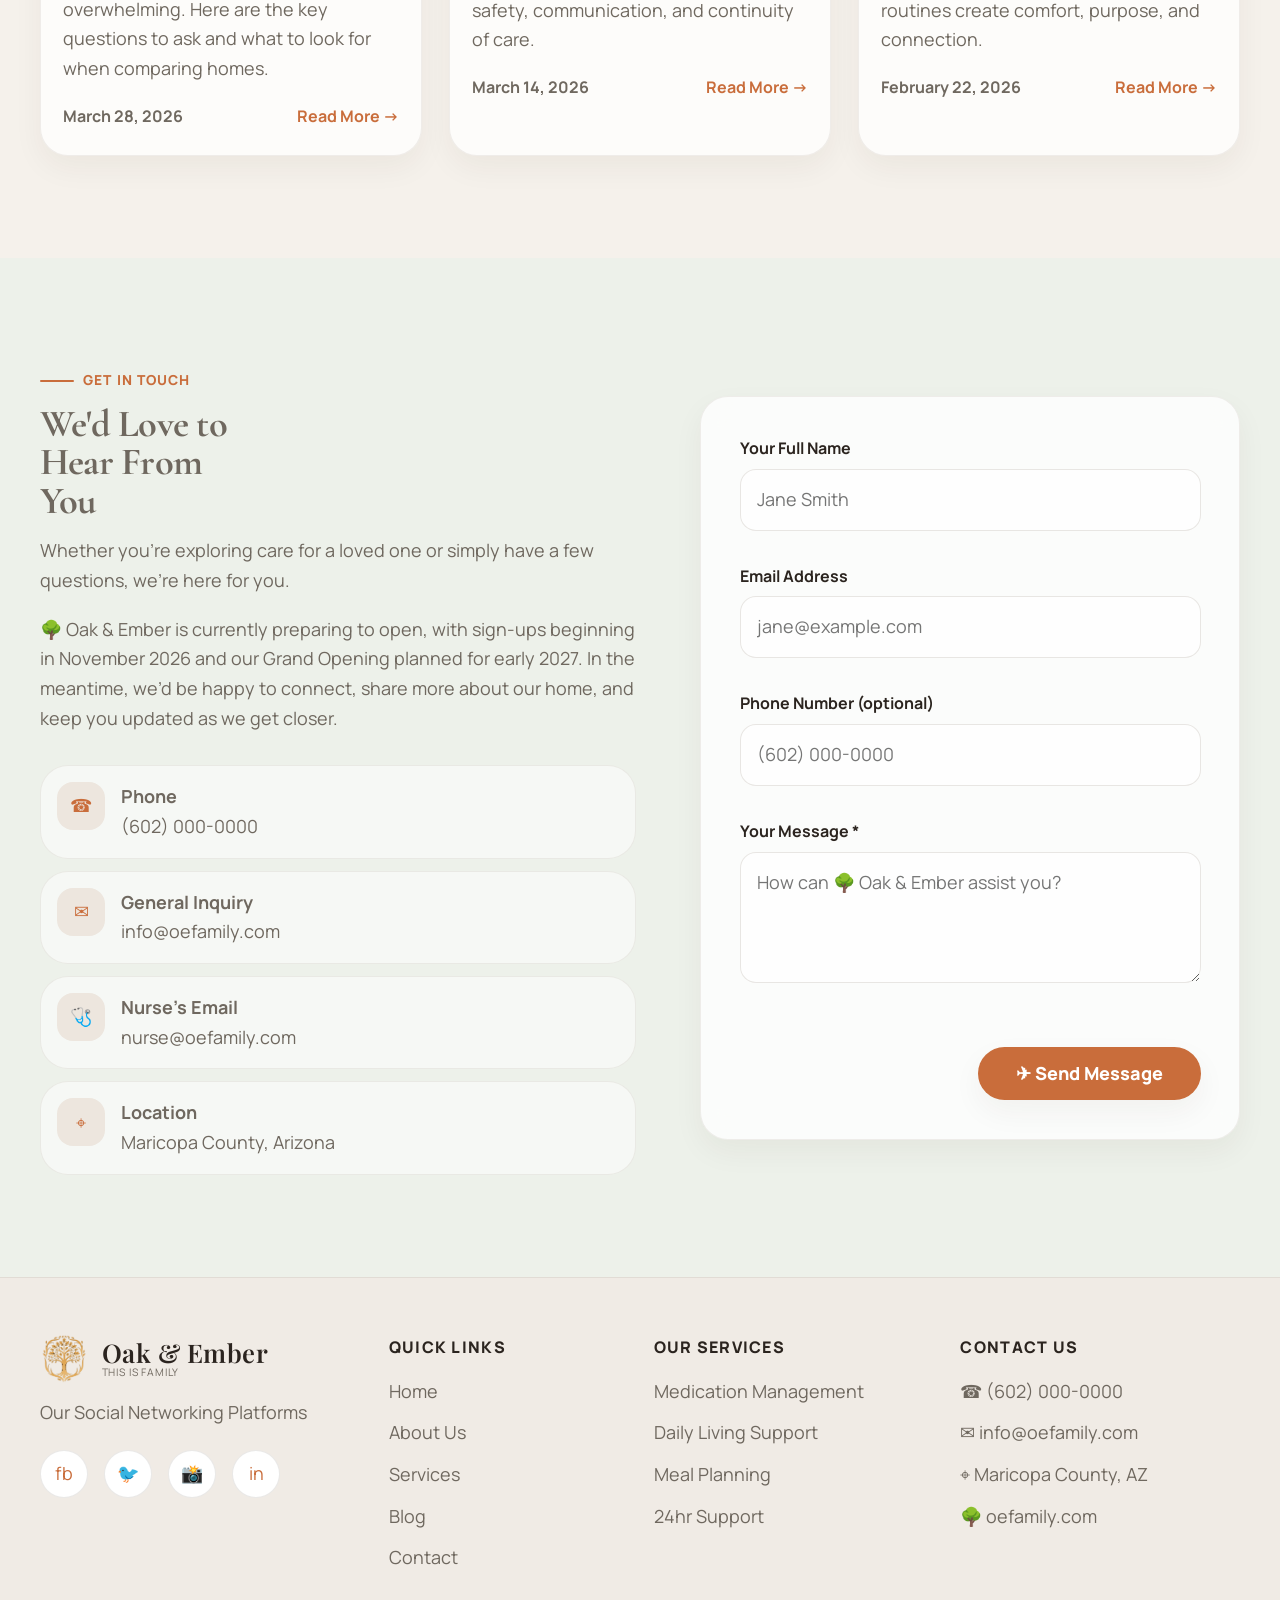
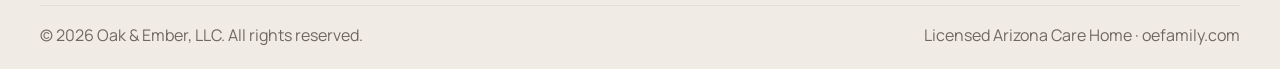
==== commit d480cce5: "Updated context changed 24/7 to 24hr supportive care" ====
--- a/index.html
+++ b/index.html
@@ -4,10 +4,10 @@
   <meta charset="UTF-8" />
   <meta name="viewport" content="width=device-width, initial-scale=1.0" />
   <title>Personalized assisted living 🌳 10 residents with RN oversight 🌳 low resident to staff ratio 🌳 meal planning</title>
-  <meta name="description" content="Oak & Ember is a small, RN oversight assisted living home in Maricopa County, Arizona, offering personalized care for up to 10 residents, 24/7 support, and a warm, family-centered environment.">
+  <meta name="description" content="Oak & Ember is a small, RN oversight assisted living home in Maricopa County, Arizona, offering personalized care for up to 10 residents, 24hr supportive care and a warm, family-centered environment.">
   <meta name="robots" content="index,follow,max-image-preview:large,max-snippet:-1,max-video-preview:-1" />
   <link rel="canonical" href="https://oefamily.com" />
-  <meta name="keywords" content="assisted living Maricopa County, RN Oversight care home Arizona, 10 resident assisted living, residential assisted living, medication management, adult care home" />
+  <meta name="keywords" content="assisted living Maricopa County, RN, Nurse care home Arizona, 10 resident assisted living, residential assisted living, medication management, adult care home" />
   <meta property="og:type" content="website" />
   <meta property="og:title" content="RN Oversight Assisted Living Home in Maricopa County | Oak & Ember" />
   <meta property="og:description" content="Discover Oak & Ember, a warm 10-resident assisted living home with RN oversight, personalized support, and family-centered care in Maricopa County, Arizona." />
@@ -24,7 +24,7 @@
     "@type": "AssistedLiving",
     "name": "Oak & Ember",
     "url": "https://oefamily.com/",
-    "description": "RN oversight assisted living home in Maricopa County, Arizona serving up to 10 residents with personalized care, medication management, and 24/7 support.",
+    "description": "RN oversight assisted living home in Maricopa County, Arizona serving up to 10 residents with personalized care, medication management, and 24hr supportive care.",
     "telephone": "+1-602-555-0100",
     "email": "info@oefamily.com",
     "areaServed": "Maricopa County, Arizona",
@@ -1063,7 +1063,7 @@
             <li>🔥 Low Resident-Staff Ratio</li>
             <li>⚠️ Medication Management</li>
             <li>🍽️ Cultural Food Experience</li>
-            <li>🍽️ 24hr Support</li>
+            <li>🕗 24hr Support</li>
             <li>🧑‍🤝‍🧑 Family Transparency</li>
           </ul>
         </div>
@@ -1140,12 +1140,12 @@
         <article class="fact-item">
           <span class="fact-number">2-3</span>
           <strong>Dedicated Caregivers</strong>
-          <p>2 = day | 1 = night support</p>
+          <p>2 = day : 1 = night support</p>
         </article>
         <article class="fact-item">
-          <span class="fact-number">Ambulatory</span>
-          <strong>1-person assist</strong>
-          <p>No total care</p>
+          <span class="fact-number">24</span>
+          <strong>Hour Supportive Care</strong>
+          <p>Overnight supervision w/ as-needed assistance</p>
         </article>
       </div>
     </section>
@@ -1181,8 +1181,8 @@
         <div class="services-grid">
           <article class="service-card reveal">
             <button class="service-icon" type="button" aria-label="Supportive care service icon">♡</button>
-            <h3 class="feature-title">24/7 Supportive Care</h3>
-            <p>Round-the-clock supervision and support from our trained caregiving team, with Registered Nurse oversight to ensure the highest standard of care.</p>
+            <h3 class="feature-title">24hr Supportive Care</h3>
+            <p>Continuous oversight from our trained caregiving team, with Registered Nurse supervision to maintain consistent, high-quality care.</p>
             <ul class="bullet-list" role="list">
               <li>Routine vital sign monitoring</li>
               <li>Responsive emergency support</li>
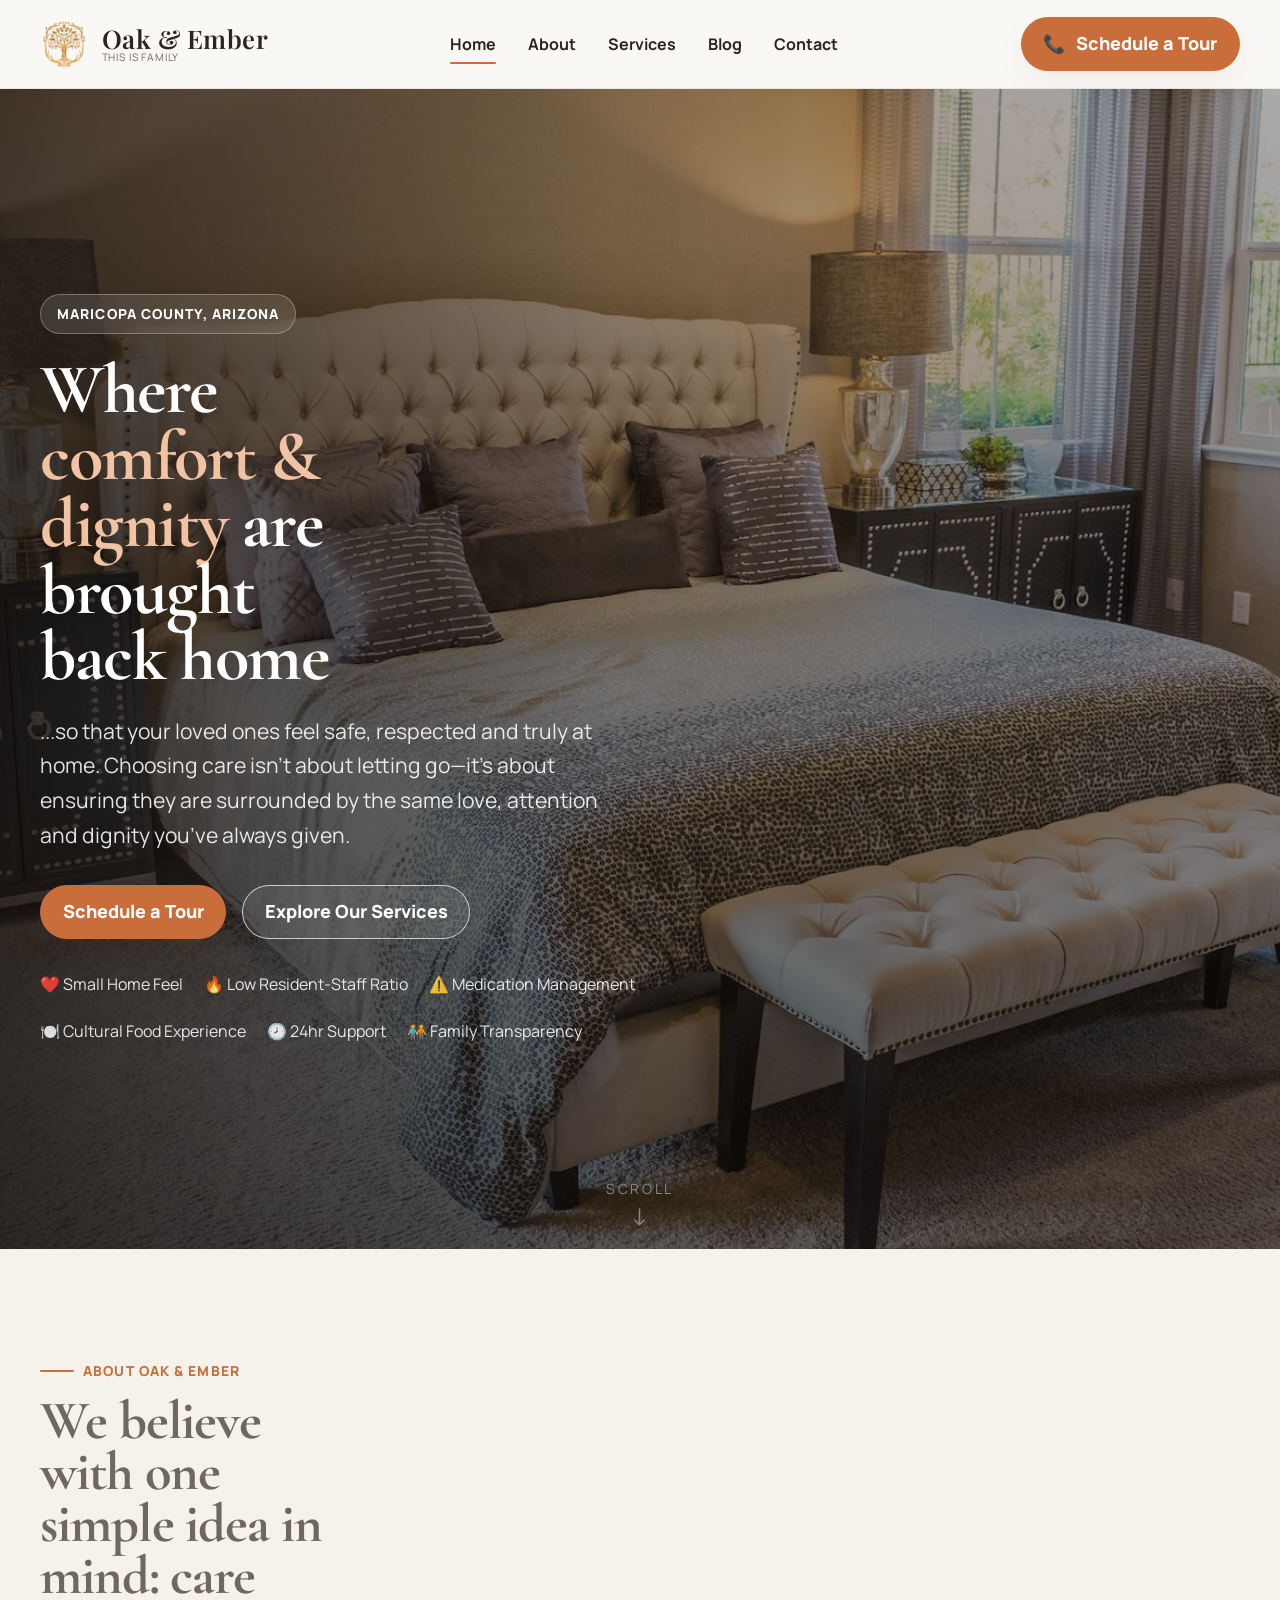
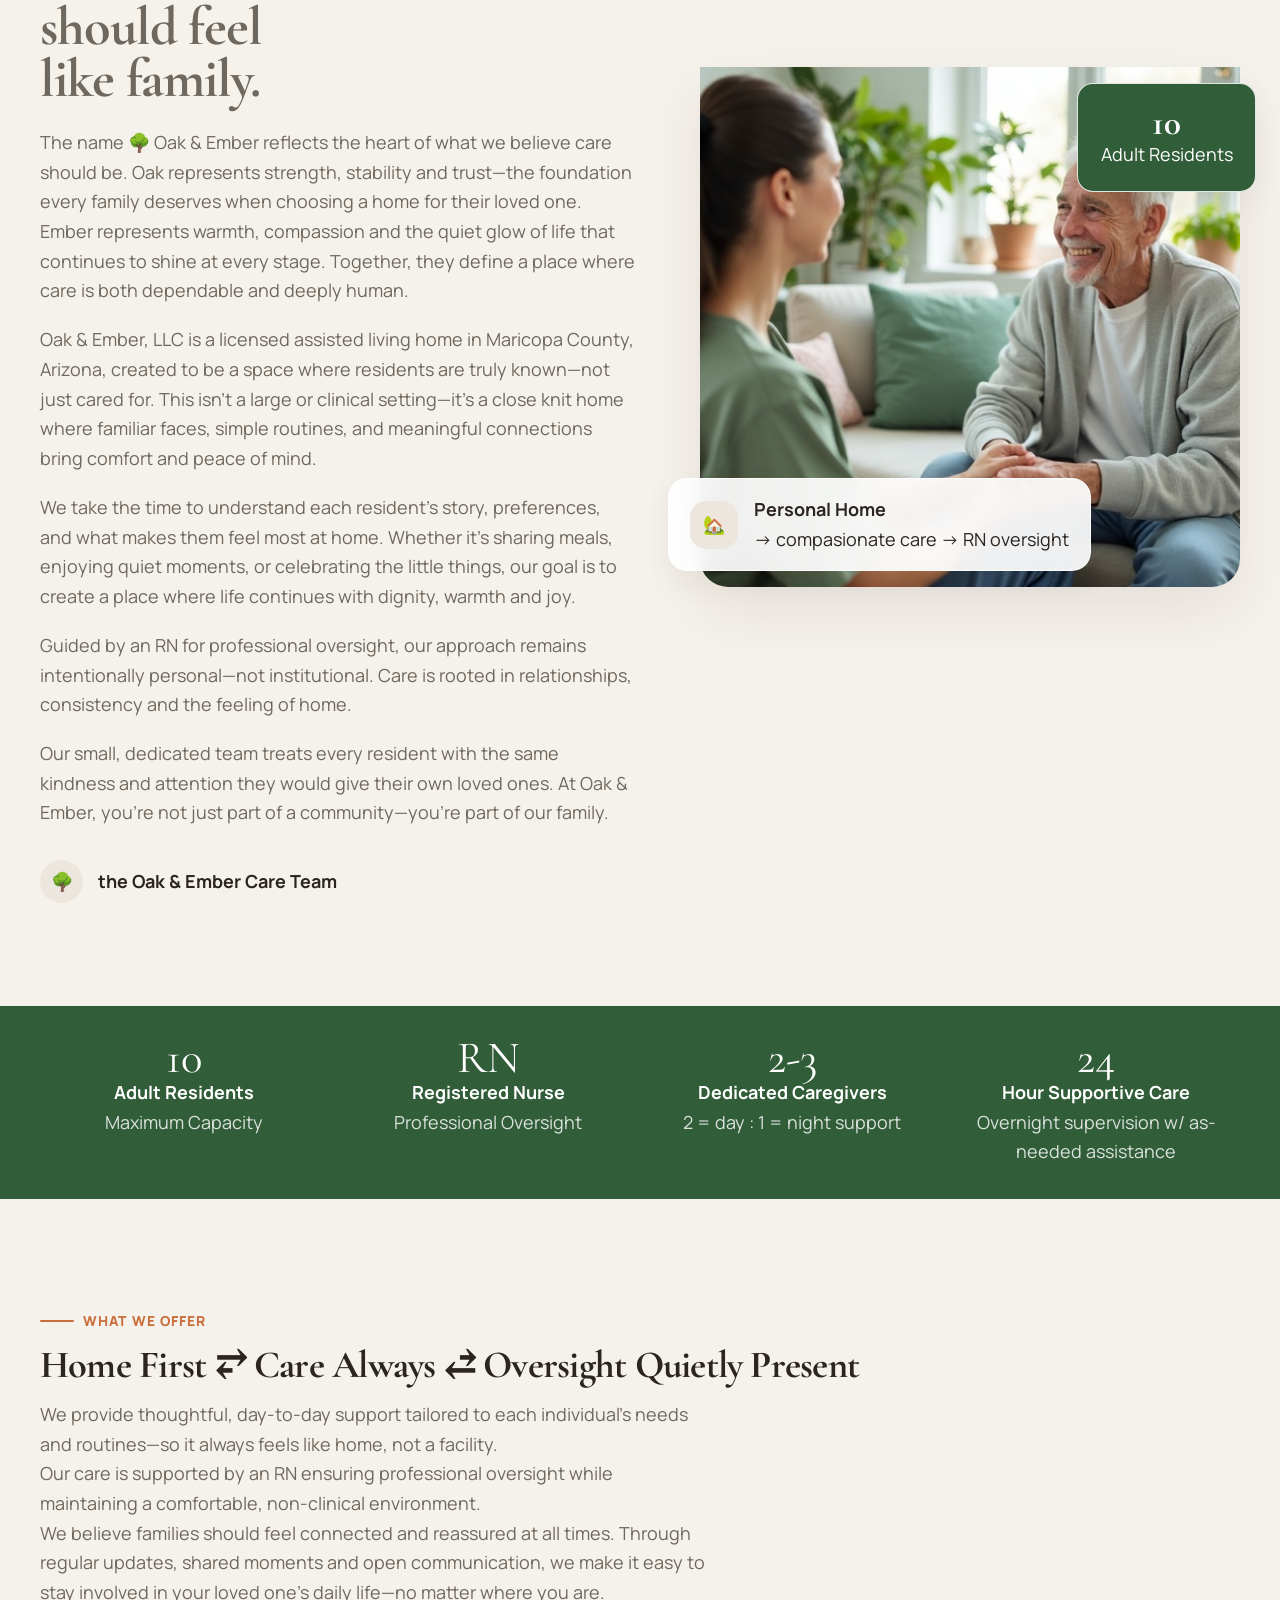
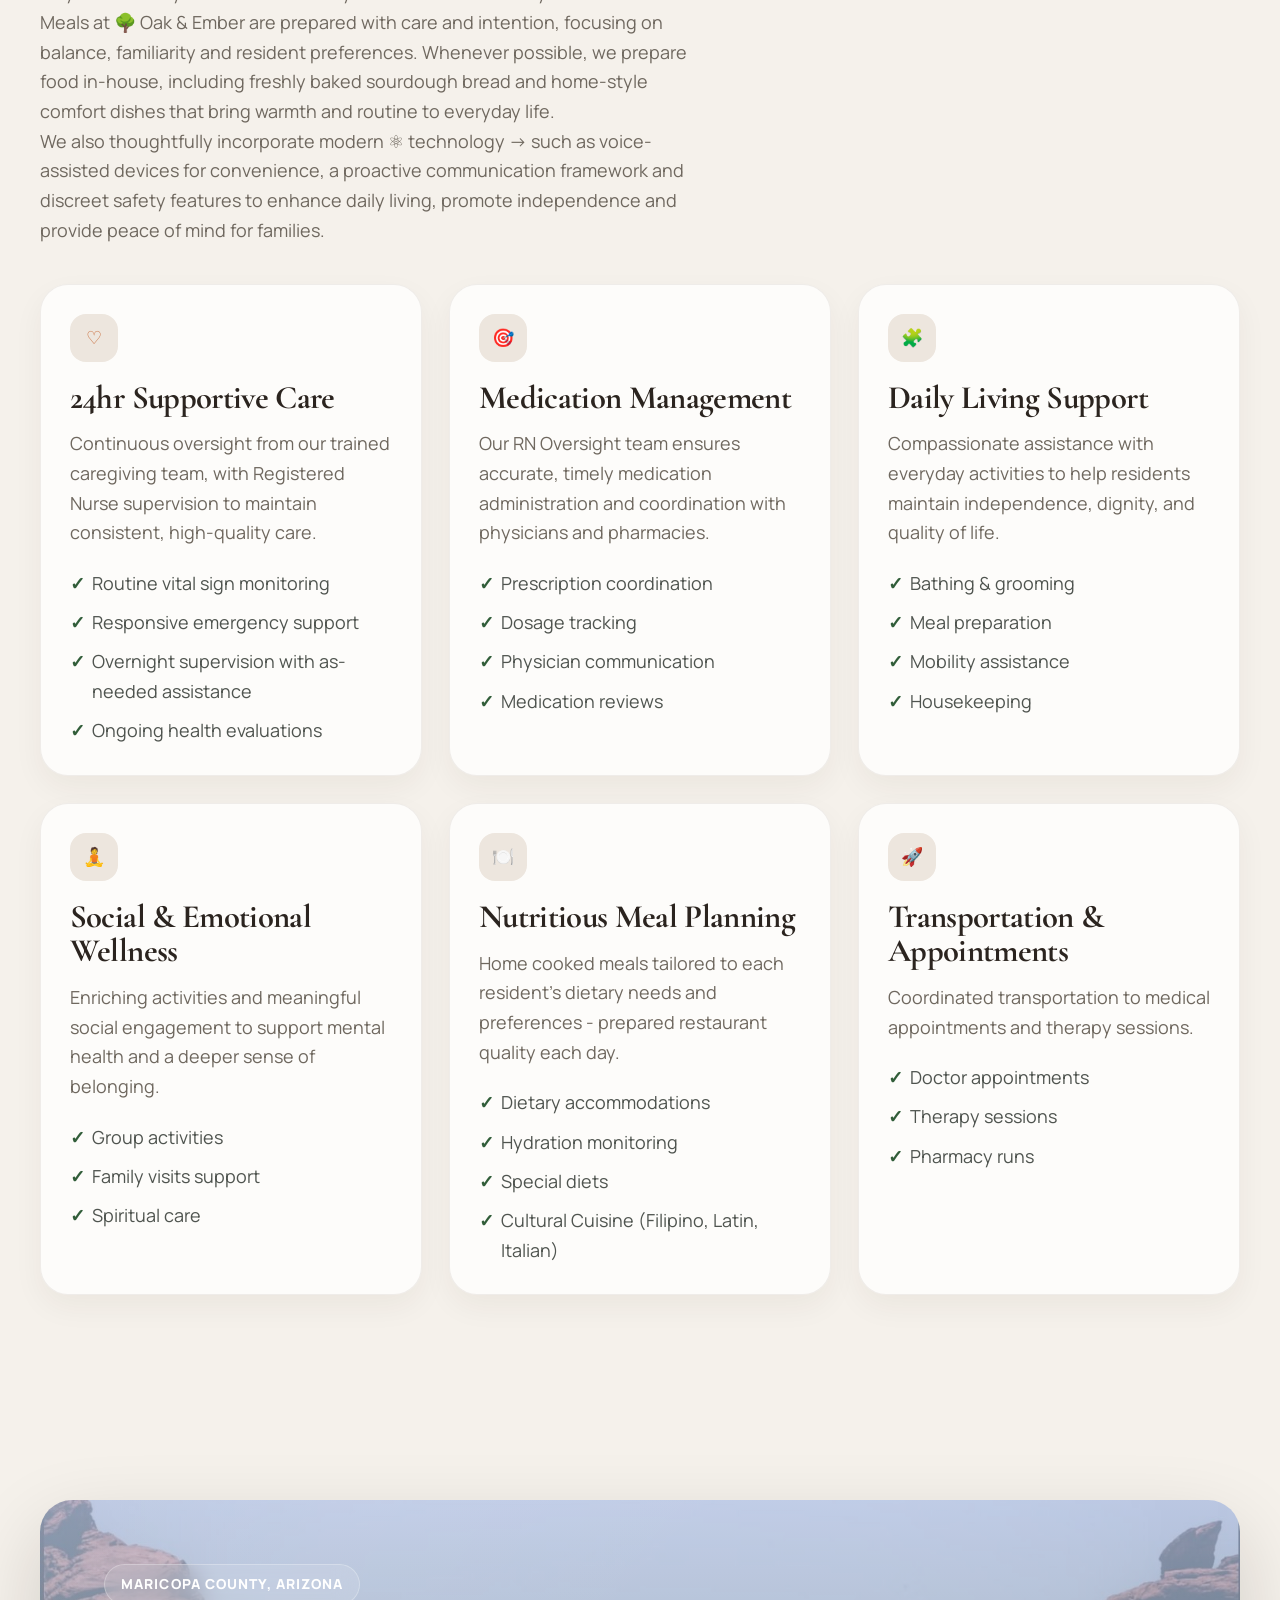
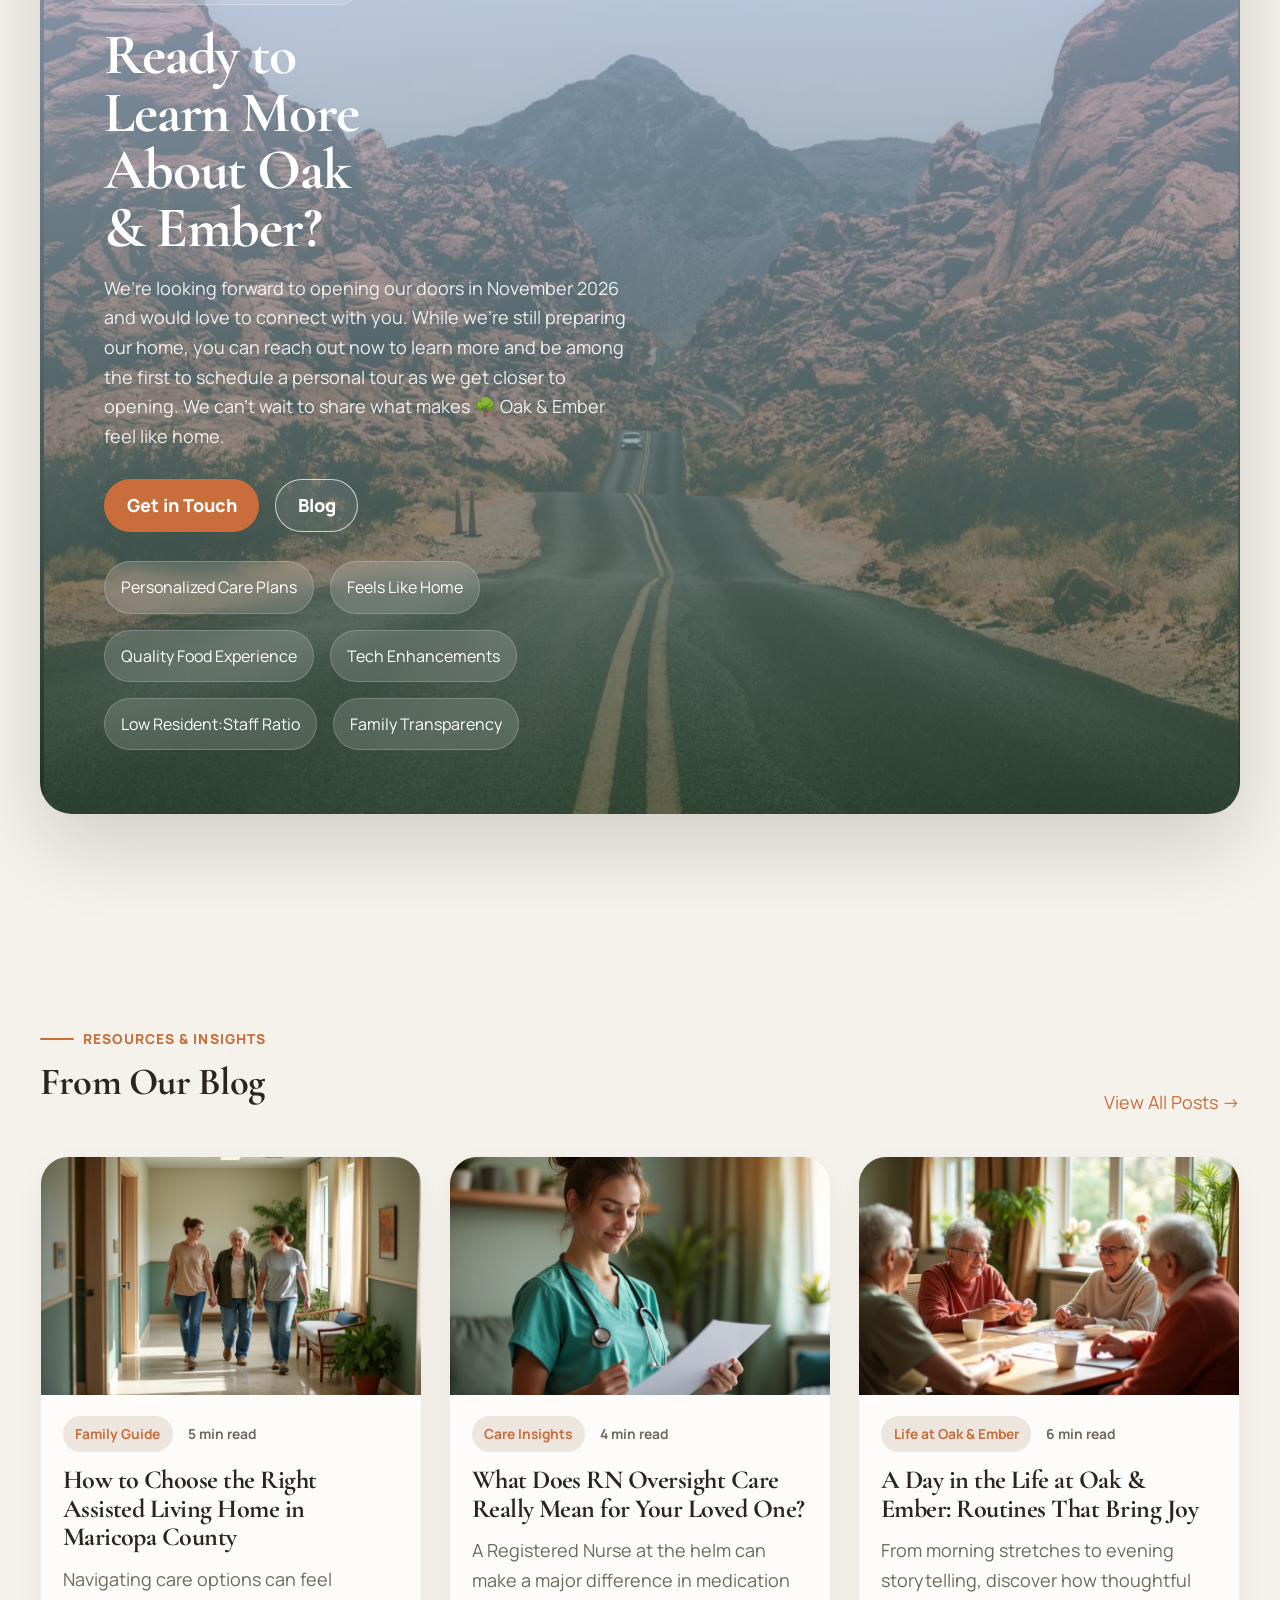
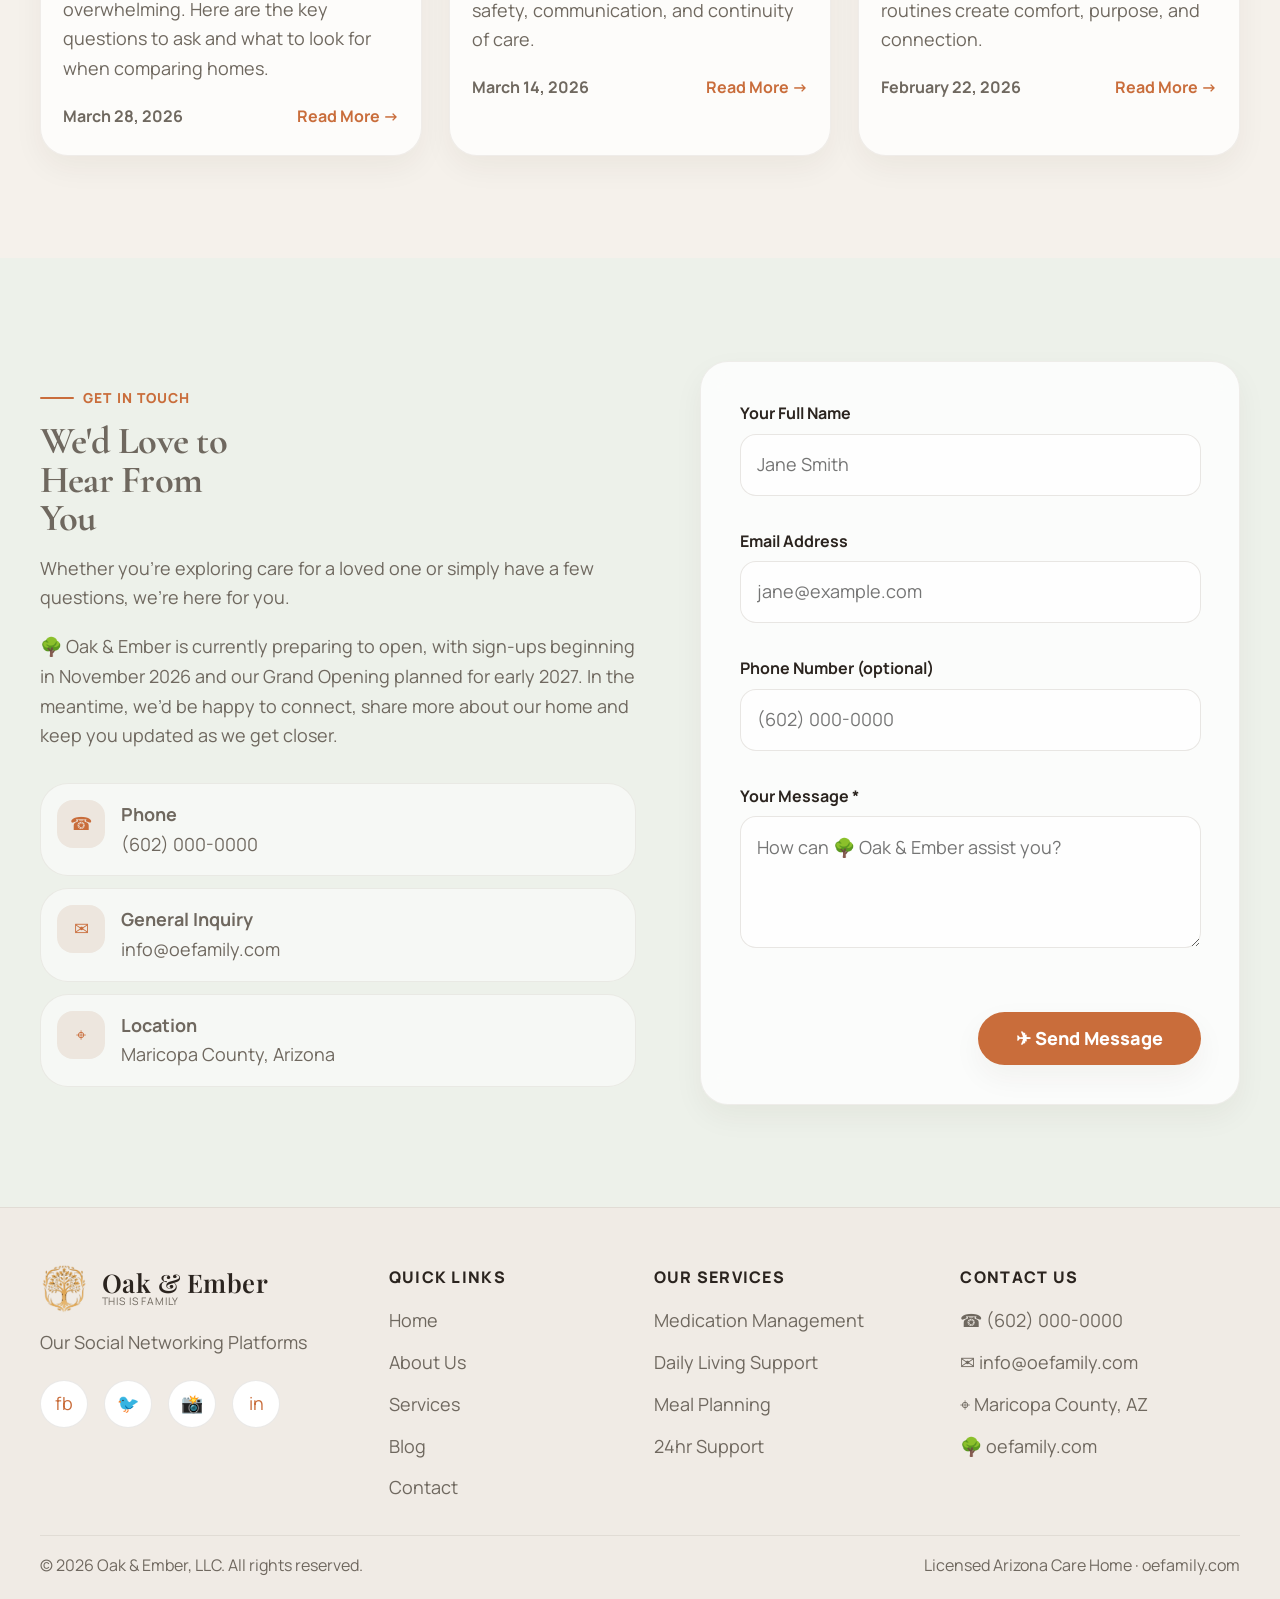
==== commit 6853489e: "Updated context" ====
--- a/index.html
+++ b/index.html
@@ -1369,7 +1369,7 @@
             Whether you’re exploring care for a loved one or simply have a few questions, we’re here for you.
           </p>
           <p>
-            🌳 Oak & Ember is currently preparing to open, with sign-ups beginning in November 2026 and our Grand Opening planned for early 2027. In the meantime, we’d be happy to connect, share more about our home, and keep you updated as we get closer.
+            🌳 Oak & Ember is currently preparing to open, with sign-ups beginning in November 2026 and our Grand Opening planned for early 2027. In the meantime, we’d be happy to connect, share more about our home and keep you updated as we get closer.
           </p>
 
           <div class="contact-list">
@@ -1388,13 +1388,6 @@
               </div>
             </article>
             <article class="contact-card">
-              <div class="contact-icon">🩺</div>
-              <div>
-                <strong>Nurse's Email</strong>
-                <p>nurse@oefamily.com</p>
-              </div>
-            </article>
-            <article class="contact-card">
               <div class="contact-icon">⌖</div>
               <div>
                 <strong>Location</strong>
@@ -1472,9 +1465,9 @@
         <p>Our Social Networking Platforms</p>
         <div class="social-links" style="margin-top: 1.4rem;">
           <!-- EDIT: Replace # with your social links. -->
-          <a href="#" aria-label="Facebook" target="_blank" rel="facebook.com">fb</a>
-          <a href="#" aria-label="Twitter" target="_blank" rel="x.com">🐦</a>
-          <a href="#" aria-label="Instagram" target="_blank" rel="instagram.com">📸</a>
+          <a href="https://www.facebook.com/profile.php?id=61588829807624" aria-label="Facebook" target="_blank" rel="facebook.com">fb</a>
+          <a href="https://x.com/OakEmberAZ" aria-label="Twitter" target="_blank" rel="x.com">🐦</a>
+          <a href="https://www.instagram.com/OakEmberAZ/" aria-label="Instagram" target="_blank" rel="instagram.com">📸</a>
           <a href="#" aria-label="LinkedIn" target="_blank" rel="linkedin.com">in</a>
         </div>
       </div>
